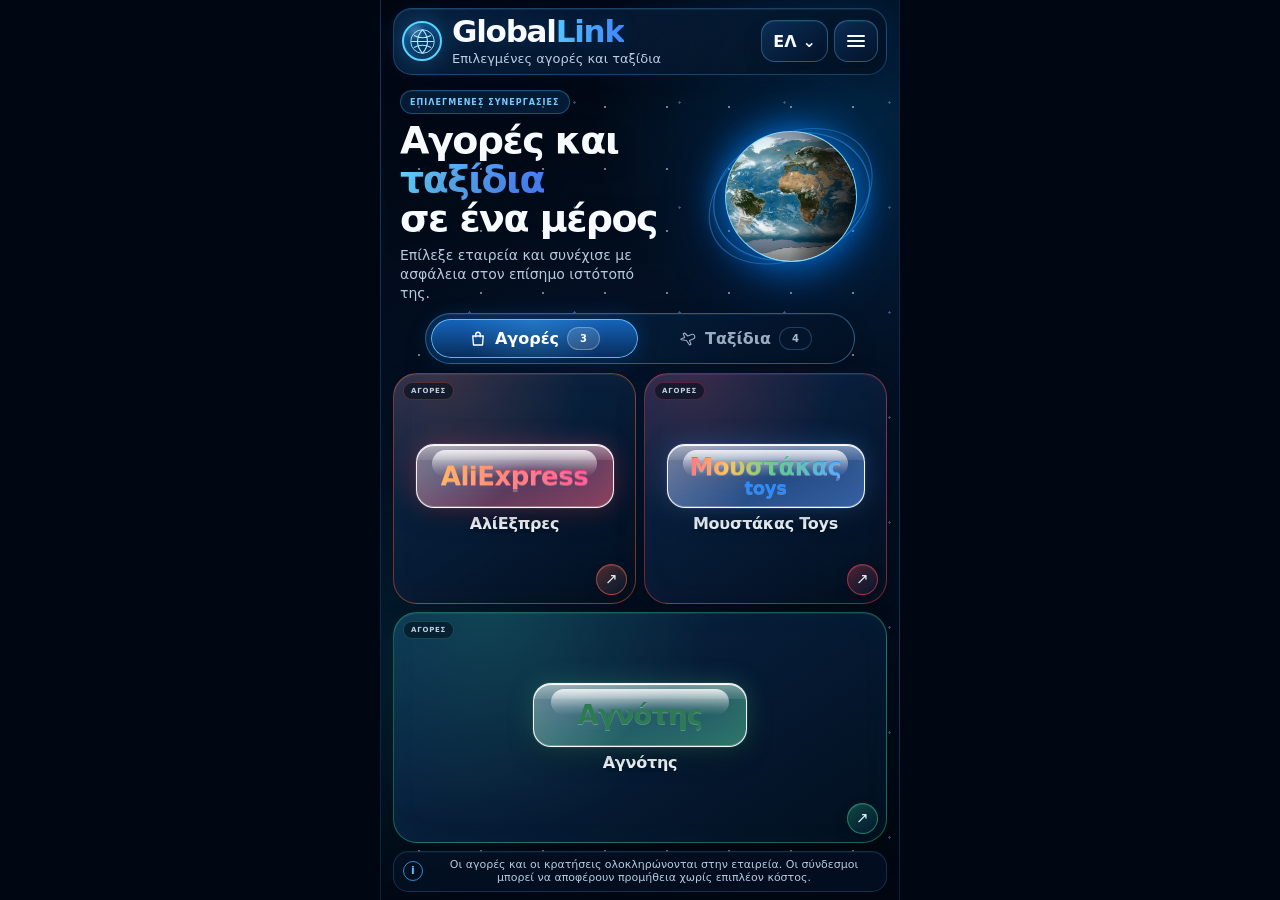
==== index.html @ 309da59c "Καθαρά λογότυπα μέσα στον κώδικα" ====
<!DOCTYPE html>

<!-- GlobalLink one-screen v8 premium | 7 Linkwise partnerships -->
<html lang="el">
<head>
<meta charset="utf-8"/>
<meta content="width=device-width, initial-scale=1, viewport-fit=cover" name="viewport"/>
<meta content="#020b18" name="theme-color"/>
<meta content="11" name="globallink-version"/>
<meta content="GlobalLink — αγορές και ταξίδια σε ένα μέρος." name="description"/>
<title>GlobalLink</title>
<meta name="globallink-build" content="11-clean-inline-logos">
<link href="https://upload.wikimedia.org" rel="preconnect"/>
<link href="https://en.aegeanair.com" rel="preconnect"/>
<link href="https://www.olympicair.com" rel="preconnect"/>
<link href="https://www.kimolistes.com" rel="preconnect"/>
<style>
    :root {
      color-scheme: dark;
      --bg: #020813;
      --panel: rgba(7, 24, 47, 0.76);
      --panel-strong: rgba(8, 31, 61, 0.95);
      --line: rgba(89, 170, 255, 0.34);
      --text: #f7fbff;
      --muted: #aabbd0;
      --blue: #39a4ff;
      --blue-2: #0f6cff;
      --radius: 22px;
    }

    * {
      box-sizing: border-box;
      -webkit-tap-highlight-color: transparent;
    }

    html,
    body {
      width: 100%;
      height: 100%;
      margin: 0;
      overflow: hidden;
      background: var(--bg);
      font-family: system-ui, -apple-system, BlinkMacSystemFont, "Segoe UI", sans-serif;
    }

    body {
      min-height: 100svh;
      color: var(--text);
    }

    button,
    a {
      font: inherit;
    }

    button {
      color: inherit;
    }

    .app {
      position: relative;
      width: 100%;
      height: 100svh;
      min-height: 100svh;
      overflow: hidden;
      display: grid;
      grid-template-rows: auto minmax(0, 1fr) auto;
      background:
        radial-gradient(circle at 50% 32%, rgba(0, 117, 255, 0.16), transparent 31%),
        radial-gradient(circle at 15% 75%, rgba(0, 212, 255, 0.08), transparent 24%),
        linear-gradient(180deg, #020813 0%, #031020 45%, #020914 100%);
      isolation: isolate;
      padding:
        max(8px, env(safe-area-inset-top))
        12px
        max(8px, env(safe-area-inset-bottom));
    }

    .app::before {
      content: "";
      position: absolute;
      inset: 0;
      z-index: -2;
      opacity: 0.44;
      background-image:
        radial-gradient(circle, rgba(255,255,255,.85) 0 1px, transparent 1.3px),
        radial-gradient(circle, rgba(93,176,255,.8) 0 1px, transparent 1.25px);
      background-size: 72px 72px, 118px 118px;
      background-position: 7px 14px, 36px 50px;
    }

    .app::after {
      content: "";
      position: absolute;
      inset: 0;
      z-index: -1;
      pointer-events: none;
      background: linear-gradient(180deg, rgba(0,0,0,.08), rgba(0,0,0,.18));
    }

    .topbar {
      min-height: 52px;
      display: flex;
      align-items: center;
      justify-content: space-between;
      gap: 12px;
      padding: 0 4px 8px;
      border-bottom: 1px solid rgba(89,170,255,.18);
    }

    .brand {
      min-width: 0;
      display: flex;
      align-items: center;
      gap: 10px;
    }

    .brand-mark {
      width: 40px;
      height: 40px;
      flex: 0 0 40px;
      border: 2px solid #28c8ff;
      border-radius: 50%;
      display: grid;
      place-items: center;
      box-shadow: 0 0 24px rgba(32, 184, 255, .28);
    }

    .brand-mark svg {
      width: 29px;
      height: 29px;
    }

    .brand-name {
      margin: 0;
      font-size: clamp(22px, 6vw, 31px);
      line-height: 1;
      font-weight: 750;
      letter-spacing: -0.04em;
      white-space: nowrap;
    }

    .brand-name span {
      color: #39a4ff;
    }

    .tagline {
      margin: 4px 0 0;
      color: var(--muted);
      font-size: clamp(10px, 2.9vw, 13px);
      line-height: 1.2;
      white-space: nowrap;
    }

    .top-actions {
      display: flex;
      align-items: center;
      gap: 6px;
    }

    .icon-button,
    .lang-button {
      min-height: 42px;
      border: 1px solid rgba(89,170,255,.25);
      border-radius: 14px;
      background: rgba(4,17,34,.7);
      cursor: pointer;
    }

    .lang-button {
      padding: 0 11px;
      display: inline-flex;
      align-items: center;
      gap: 6px;
      font-weight: 700;
    }

    .icon-button {
      width: 44px;
      display: grid;
      place-items: center;
    }

    .main {
      min-height: 0;
      display: grid;
      grid-template-rows: auto auto minmax(0, 1fr);
      gap: 8px;
      padding: 8px 0 7px;
    }

    .hero {
      min-height: 0;
      display: grid;
      grid-template-columns: minmax(0, 1fr) clamp(115px, 36vw, 178px);
      align-items: center;
      gap: 8px;
      padding: 2px 4px 0;
    }

    .hero-copy h1 {
      margin: 0;
      max-width: 13ch;
      font-size: clamp(25px, 7.1vw, 38px);
      line-height: 1.03;
      letter-spacing: -0.04em;
    }

    .hero-copy h1 span {
      color: #56a9ff;
    }

    .hero-copy p {
      margin: 8px 0 0;
      max-width: 29ch;
      color: var(--muted);
      font-size: clamp(11px, 3vw, 14px);
      line-height: 1.35;
    }

    .globe-shell {
      position: relative;
      width: clamp(115px, 36vw, 178px);
      aspect-ratio: 1;
      display: grid;
      place-items: center;
    }

    .orbit,
    .orbit::before {
      position: absolute;
      inset: 15%;
      border: 1px solid rgba(66, 171, 255, .48);
      border-radius: 50%;
      content: "";
      transform: rotate(-18deg) scaleX(1.28);
    }

    .orbit::before {
      inset: -7%;
      transform: rotate(61deg) scaleX(.85);
      opacity: .8;
    }

    .globe {
      position: relative;
      width: 74%;
      aspect-ratio: 1;
      overflow: hidden;
      border-radius: 50%;
      border: 1px solid rgba(102, 198, 255, .85);
      background:
        linear-gradient(120deg, rgba(255,255,255,.24), transparent 27%),
        url("assets/earth-map.jpg") center / 205% 100% repeat-x,
        radial-gradient(circle at 35% 30%, #1da8ff, #07579e 42%, #012743 70%, #001322);
      box-shadow:
        inset -18px -12px 28px rgba(0,0,0,.55),
        inset 10px 8px 20px rgba(132, 222, 255, .18),
        0 0 34px rgba(0,133,255,.55);
      animation: rotateEarth 24s linear infinite;
    }

    .globe::after {
      content: "";
      position: absolute;
      inset: 0;
      border-radius: inherit;
      background:
        radial-gradient(circle at 30% 25%, rgba(255,255,255,.28), transparent 18%),
        linear-gradient(95deg, transparent 53%, rgba(0,0,0,.48) 79%, rgba(0,0,0,.72));
      pointer-events: none;
    }

    @keyframes rotateEarth {
      from { background-position: 0 center, 0 center, center; }
      to   { background-position: 0 center, -205% center, center; }
    }

    @media (prefers-reduced-motion: reduce) {
      .globe { animation: none; }
    }

    .tabs {
      display: grid;
      grid-template-columns: 1fr 1fr;
      gap: 4px;
      width: min(100%, 430px);
      margin: 0 auto;
      padding: 4px;
      border: 1px solid var(--line);
      border-radius: 999px;
      background: rgba(3, 18, 37, .82);
    }

    .tab {
      min-height: 39px;
      border: 0;
      border-radius: 999px;
      background: transparent;
      color: #8999ae;
      cursor: pointer;
      font-weight: 750;
      display: flex;
      align-items: center;
      justify-content: center;
      gap: 8px;
    }

    .tab.active {
      color: #fff;
      background: linear-gradient(180deg, rgba(23,100,186,.72), rgba(7,42,84,.92));
      box-shadow:
        inset 0 0 0 1px rgba(75,183,255,.8),
        0 0 20px rgba(0,130,255,.2);
    }

    .panels {
      min-height: 0;
      position: relative;
    }

    .panel {
      display: none;
      height: 100%;
      min-height: 0;
      grid-template-columns: repeat(2, minmax(0, 1fr));
      grid-template-rows: repeat(2, minmax(0, 1fr));
      gap: 8px;
    }

    .panel.active {
      display: grid;
    }

    .partner {
      min-width: 0;
      min-height: 0;
      position: relative;
      border: 1px solid rgba(96, 180, 255, .34);
      border-radius: var(--radius);
      color: #fff;
      text-decoration: none;
      background:
        radial-gradient(circle at 50% 0%, rgba(31, 122, 220, .13), transparent 55%),
        linear-gradient(145deg, rgba(10,39,74,.88), rgba(2,15,31,.96));
      display: grid;
      align-content: center;
      justify-items: center;
      gap: 6px;
      padding: 10px 8px;
      overflow: hidden;
      box-shadow:
        inset 0 1px 0 rgba(255,255,255,.045),
        0 10px 24px rgba(0,0,0,.13);
      transition: transform .16s ease, border-color .16s ease, box-shadow .16s ease;
    }

    .partner::after {
      content: "↗";
      width: 25px;
      height: 25px;
      display: grid;
      place-items: center;
      border: 1px solid rgba(74, 180, 255, .48);
      border-radius: 50%;
      background: rgba(11, 74, 135, .34);
      font-size: 15px;
      line-height: 1;
      color: #62c0ff;
    }

    .partner:hover {
      border-color: rgba(94, 194, 255, .72);
      box-shadow:
        inset 0 1px 0 rgba(255,255,255,.06),
        0 12px 30px rgba(0, 102, 204, .17);
    }

    .partner:active {
      transform: scale(.982);
    }

    .partner.wide {
      grid-column: 1 / -1;
    }

    .panel.shopping .partner {
      grid-row: auto;
    }

    .panel.shopping .partner:nth-child(3) {
      grid-column: 1 / -1;
    }

    .logo-plate {
      width: min(90%, 190px);
      height: clamp(44px, 6.6vh, 58px);
      display: grid;
      place-items: center;
      padding: 7px 12px;
      overflow: hidden;
      border: 1px solid rgba(255,255,255,.62);
      border-radius: 14px;
      background: rgba(255,255,255,.96);
      box-shadow:
        0 8px 22px rgba(0,0,0,.22),
        inset 0 1px 0 rgba(255,255,255,.9);
    }

    .logo-plate.mascot {
      width: clamp(48px, 7.4vh, 62px);
      height: clamp(48px, 7.4vh, 62px);
      padding: 0;
      border-radius: 50%;
      background: #fff;
    }

    .partner-logo {
      display: block;
      width: 100%;
      height: 100%;
      object-fit: contain;
    }

    .logo-plate.mascot .partner-logo {
      object-fit: cover;
    }

    .logo-fallback {
      max-width: 100%;
      overflow: hidden;
      text-align: center;
      text-overflow: ellipsis;
      color: #102c55;
      font-size: clamp(17px, 4.8vw, 25px);
      line-height: 1;
      font-weight: 850;
      letter-spacing: -0.035em;
      white-space: nowrap;
    }

    .brand-label {
      max-width: 100%;
      overflow: hidden;
      text-overflow: ellipsis;
      font-size: clamp(12px, 3.45vw, 16px);
      font-weight: 720;
      white-space: nowrap;
    }

    .footnote {
      min-height: 36px;
      border-top: 1px solid rgba(89,170,255,.16);
      display: flex;
      align-items: center;
      justify-content: center;
      gap: 8px;
      padding: 7px 8px 0;
      color: var(--muted);
      text-align: center;
      font-size: clamp(9px, 2.5vw, 11px);
      line-height: 1.25;
    }

    .footnote span {
      flex: 0 0 20px;
      width: 20px;
      height: 20px;
      border: 1px solid rgba(67,176,255,.75);
      border-radius: 50%;
      display: grid;
      place-items: center;
      color: #61bdff;
      font-weight: 800;
    }

    .overlay {
      position: absolute;
      inset: 0;
      z-index: 20;
      display: none;
      place-items: center;
      padding: 18px;
      background: rgba(0, 5, 12, .76);
      backdrop-filter: blur(10px);
    }

    .overlay.open {
      display: grid;
    }

    .modal {
      width: min(100%, 430px);
      border: 1px solid var(--line);
      border-radius: 24px;
      background: var(--panel-strong);
      padding: 18px;
      box-shadow: 0 26px 80px rgba(0,0,0,.45);
    }

    .modal h2 {
      margin: 0 0 8px;
      font-size: 22px;
    }

    .modal p {
      margin: 0;
      color: var(--muted);
      line-height: 1.5;
    }

    .close-button {
      width: 100%;
      min-height: 44px;
      margin-top: 16px;
      border: 1px solid rgba(86,179,255,.6);
      border-radius: 14px;
      background: rgba(22,93,165,.42);
      color: #fff;
      font-weight: 750;
      cursor: pointer;
    }

    @media (max-height: 720px) {
      .app {
        padding-top: max(5px, env(safe-area-inset-top));
        padding-bottom: max(5px, env(safe-area-inset-bottom));
      }

      .topbar {
        min-height: 46px;
        padding-bottom: 5px;
      }

      .brand-mark {
        width: 34px;
        height: 34px;
        flex-basis: 34px;
      }

      .brand-mark svg {
        width: 24px;
        height: 24px;
      }

      .tagline {
        display: none;
      }

      .main {
        gap: 5px;
        padding: 5px 0;
      }

      .hero {
        grid-template-columns: minmax(0, 1fr) clamp(94px, 28vw, 125px);
      }

      .hero-copy h1 {
        font-size: clamp(22px, 6.5vw, 30px);
      }

      .hero-copy p {
        margin-top: 5px;
        font-size: 10px;
      }

      .tabs {
        padding: 3px;
      }

      .tab {
        min-height: 34px;
      }

      .panel {
        gap: 6px;
      }

      .partner {
        border-radius: 17px;
        gap: 3px;
        padding: 7px 6px;
      }

      .partner::after {
        font-size: 17px;
      }

      .logo-plate {
        height: 38px;
        padding: 5px 9px;
        border-radius: 11px;
      }

      .logo-plate.mascot {
        width: 42px;
        height: 42px;
        padding: 0;
      }

      .logo-fallback {
        font-size: 17px;
      }

      .brand-label {
        font-size: 11px;
      }

      .footnote {
        min-height: 28px;
        padding-top: 5px;
        font-size: 8px;
      }
    }

    @media (max-height: 600px) {
      .hero-copy p {
        display: none;
      }

      .hero {
        grid-template-columns: minmax(0, 1fr) 86px;
      }

      .globe-shell {
        width: 86px;
      }

      .footnote {
        white-space: nowrap;
        overflow: hidden;
        text-overflow: ellipsis;
      }
    }

    @media (min-width: 700px) {
      .app {
        max-width: 520px;
        margin: 0 auto;
        border-inline: 1px solid rgba(89,170,255,.16);
      }
    }
  
    .logo-plate .partner-logo {
      width: auto;
      max-width: 88%;
      height: auto;
      max-height: 76%;
      object-fit: contain;
      object-position: center;
    }

    .logo-plate.mascot .partner-logo {
      width: 100%;
      max-width: none;
      height: 100%;
      max-height: none;
      object-fit: contain;
    }

    .logo-plate.agnotis-plate .partner-logo {
      max-width: 91%;
      max-height: 82%;
    }

    .logo-plate.kiwi-plate .partner-logo {
      max-width: 86%;
      max-height: 72%;
    }

  
    /* v7: fixed partner logo sizing */
    .logo-plate.agnotis-plate,
    .logo-plate.kiwi-plate {
      width: min(90%, 210px);
      height: clamp(48px, 7vh, 62px);
      padding: 0;
      background: #fff;
      overflow: hidden;
    }

    .logo-plate.agnotis-plate .partner-logo,
    .logo-plate.kiwi-plate .partner-logo {
      display: block;
      width: 100%;
      height: 100%;
      max-width: 100%;
      max-height: 100%;
      object-fit: contain;
      object-position: center;
    }

    @media (max-height: 720px) {
      .logo-plate.agnotis-plate,
      .logo-plate.kiwi-plate {
        height: 42px;
      }
    }


  /* GLOBALINK PREMIUM V8 */

  :root {
    --bg: #010712;
    --panel: rgba(7, 25, 51, 0.78);
    --panel-strong: rgba(5, 24, 49, 0.97);
    --line: rgba(89, 184, 255, 0.42);
    --muted: #b7c9df;
    --radius: 24px;
  }

  .app {
    background:
      radial-gradient(circle at 88% 13%, rgba(0, 153, 255, .22), transparent 27%),
      radial-gradient(circle at 9% 76%, rgba(0, 225, 255, .11), transparent 25%),
      radial-gradient(circle at 48% 48%, rgba(10, 71, 145, .12), transparent 42%),
      linear-gradient(165deg, #010611 0%, #031329 48%, #010713 100%);
  }

  .app::before {
    opacity: .62;
    background-size: 62px 62px, 105px 105px;
    animation: premiumStars 38s linear infinite;
  }

  @keyframes premiumStars {
    from {
      background-position: 7px 14px, 36px 50px;
    }

    to {
      background-position: 69px 76px, -69px 155px;
    }
  }

  .topbar {
    min-height: 58px;
    margin-bottom: 2px;
    padding: 7px 8px;
    border: 1px solid rgba(84, 180, 255, .28);
    border-radius: 19px;
    background:
      linear-gradient(145deg, rgba(11, 42, 80, .72), rgba(2, 15, 31, .72));
    box-shadow:
      inset 0 1px 0 rgba(255, 255, 255, .07),
      0 13px 32px rgba(0, 0, 0, .22),
      0 0 28px rgba(0, 119, 255, .08);
    backdrop-filter: blur(16px);
  }

  .brand-mark {
    border-color: #56d5ff;
    background:
      radial-gradient(circle at 32% 24%, rgba(255,255,255,.25), transparent 27%),
      linear-gradient(145deg, rgba(15, 140, 238, .5), rgba(3, 35, 73, .65));
    color: #a8eaff;
    box-shadow:
      inset 0 0 14px rgba(92, 213, 255, .18),
      0 0 25px rgba(38, 183, 255, .32);
  }

  .brand-name {
    text-shadow: 0 0 21px rgba(68, 177, 255, .16);
  }

  .brand-name span {
    background: linear-gradient(90deg, #55c5ff, #4285ff);
    -webkit-background-clip: text;
    background-clip: text;
    color: transparent;
  }

  .tagline {
    color: #b9cde3;
  }

  .icon-button,
  .lang-button {
    border-color: rgba(93, 193, 255, .35);
    background:
      linear-gradient(145deg, rgba(15, 55, 100, .72), rgba(3, 20, 42, .88));
    box-shadow:
      inset 0 1px 0 rgba(255,255,255,.07),
      0 8px 19px rgba(0,0,0,.16);
    backdrop-filter: blur(10px);
  }

  .icon-button:active,
  .lang-button:active {
    transform: scale(.96);
  }

  .main {
    gap: 9px;
  }

  .hero {
    position: relative;
    padding: 5px 7px 1px;
  }

  .hero-copy::before {
    content: "ΕΠΙΛΕΓΜΕΝΕΣ ΣΥΝΕΡΓΑΣΙΕΣ";
    display: inline-flex;
    align-items: center;
    min-height: 22px;
    margin-bottom: 7px;
    padding: 0 9px;
    border: 1px solid rgba(81, 189, 255, .32);
    border-radius: 999px;
    background: rgba(7, 48, 88, .48);
    color: #75cbff;
    font-size: 8px;
    font-weight: 850;
    letter-spacing: .13em;
    box-shadow: inset 0 1px 0 rgba(255,255,255,.05);
  }

  .hero-copy h1 {
    text-shadow: 0 7px 25px rgba(0, 0, 0, .28);
  }

  .hero-copy h1 span {
    background: linear-gradient(90deg, #66d4ff, #4a81ff);
    -webkit-background-clip: text;
    background-clip: text;
    color: transparent;
  }

  .hero-copy p {
    color: #b6c8dd;
  }

  .globe-shell {
    filter: drop-shadow(0 12px 24px rgba(0, 111, 255, .28));
  }

  .globe-shell::before {
    content: "";
    position: absolute;
    inset: 12%;
    border-radius: 50%;
    background: rgba(0, 151, 255, .18);
    filter: blur(18px);
  }

  .orbit {
    box-shadow: 0 0 15px rgba(59, 180, 255, .13);
  }

  .globe {
    border: 1px solid rgba(119, 220, 255, .95);
    animation-duration: 19s;
    box-shadow:
      inset -18px -12px 28px rgba(0,0,0,.55),
      inset 10px 8px 20px rgba(132,222,255,.21),
      0 0 38px rgba(0,133,255,.62);
  }

  .tabs {
    padding: 5px;
    border-color: rgba(93, 188, 255, .42);
    background:
      linear-gradient(145deg, rgba(8, 39, 76, .85), rgba(2, 16, 34, .92));
    box-shadow:
      inset 0 1px 0 rgba(255,255,255,.06),
      0 10px 25px rgba(0,0,0,.16);
    backdrop-filter: blur(13px);
  }

  .tab {
    position: relative;
    color: #9aacc2;
    transition:
      color .2s ease,
      background .2s ease,
      transform .16s ease;
  }

  .tab::after {
    min-width: 21px;
    height: 21px;
    padding: 0 5px;
    border: 1px solid rgba(106, 195, 255, .25);
    border-radius: 999px;
    display: grid;
    place-items: center;
    background: rgba(3, 24, 49, .55);
    color: #a9bad0;
    font-size: 10px;
    font-weight: 800;
  }

  #shoppingTab::after {
    content: "3";
  }

  #travelTab::after {
    content: "4";
  }

  .tab.active {
    background:
      radial-gradient(circle at 50% 0%, rgba(82, 192, 255, .22), transparent 65%),
      linear-gradient(180deg, rgba(25, 111, 207, .88), rgba(7, 45, 91, .96));
    box-shadow:
      inset 0 0 0 1px rgba(100, 206, 255, .88),
      0 0 22px rgba(0, 136, 255, .24);
  }

  .tab.active::after {
    border-color: rgba(255,255,255,.28);
    background: rgba(255,255,255,.13);
    color: #fff;
  }

  .tab:active {
    transform: scale(.98);
  }

  .panel.active .partner {
    animation: partnerEntrance .38s ease both;
  }

  .panel.active .partner:nth-child(2) {
    animation-delay: .04s;
  }

  .panel.active .partner:nth-child(3) {
    animation-delay: .08s;
  }

  .panel.active .partner:nth-child(4) {
    animation-delay: .12s;
  }

  @keyframes partnerEntrance {
    from {
      opacity: 0;
      transform: translateY(9px) scale(.975);
    }

    to {
      opacity: 1;
      transform: translateY(0) scale(1);
    }
  }

  .partner {
    --accent-rgb: 58, 171, 255;
    border-color: rgba(var(--accent-rgb), .44);
    background:
      radial-gradient(circle at 20% 0%, rgba(var(--accent-rgb), .19), transparent 48%),
      linear-gradient(145deg, rgba(11, 43, 81, .92), rgba(2, 15, 31, .98));
    box-shadow:
      inset 0 1px 0 rgba(255,255,255,.07),
      inset 0 0 30px rgba(var(--accent-rgb), .035),
      0 13px 30px rgba(0,0,0,.19);
    backdrop-filter: blur(15px);
    isolation: isolate;
  }

  .shopping .partner:nth-child(1) {
    --accent-rgb: 255, 103, 65;
  }

  .shopping .partner:nth-child(2) {
    --accent-rgb: 255, 68, 83;
  }

  .shopping .partner:nth-child(3) {
    --accent-rgb: 49, 194, 140;
  }

  .travel .partner:nth-child(1) {
    --accent-rgb: 46, 151, 255;
  }

  .travel .partner:nth-child(2) {
    --accent-rgb: 40, 185, 255;
  }

  .travel .partner:nth-child(3) {
    --accent-rgb: 233, 73, 73;
  }

  .travel .partner:nth-child(4) {
    --accent-rgb: 94, 200, 84;
  }

  .partner::before {
    content: "ΑΓΟΡΕΣ";
    position: absolute;
    top: 8px;
    left: 9px;
    z-index: 2;
    padding: 4px 7px;
    border: 1px solid rgba(var(--accent-rgb), .27);
    border-radius: 999px;
    background: rgba(2, 14, 29, .58);
    color: rgba(225, 242, 255, .84);
    font-size: 7px;
    font-weight: 850;
    letter-spacing: .11em;
    pointer-events: none;
  }

  .travel .partner::before {
    content: "ΤΑΞΙΔΙ";
  }

  .partner::after {
    content: "↗";
    position: absolute;
    right: 8px;
    bottom: 8px;
    z-index: 2;
    width: 29px;
    height: 29px;
    border-color: rgba(var(--accent-rgb), .55);
    background:
      linear-gradient(145deg, rgba(var(--accent-rgb), .3), rgba(3, 27, 53, .78));
    color: #dff5ff;
    box-shadow:
      inset 0 1px 0 rgba(255,255,255,.11),
      0 5px 14px rgba(0,0,0,.16);
    pointer-events: none;
  }

  .partner:hover {
    border-color: rgba(var(--accent-rgb), .84);
    transform: translateY(-2px);
    box-shadow:
      inset 0 1px 0 rgba(255,255,255,.09),
      inset 0 0 34px rgba(var(--accent-rgb), .055),
      0 17px 38px rgba(0, 87, 175, .22);
  }

  .partner:active {
    transform: scale(.975);
  }

  .logo-plate {
    width: min(88%, 202px);
    height: clamp(48px, 7vh, 64px);
    border-color: rgba(255,255,255,.88);
    border-radius: 16px;
    background:
      radial-gradient(circle at 30% 10%, #fff, #f5f8fc 76%);
    box-shadow:
      inset 0 1px 0 rgba(255,255,255,1),
      0 10px 25px rgba(0,0,0,.25);
    transition:
      transform .18s ease,
      box-shadow .18s ease;
  }

  .partner:hover .logo-plate {
    transform: translateY(-2px) scale(1.018);
    box-shadow:
      inset 0 1px 0 #fff,
      0 14px 29px rgba(0,0,0,.29);
  }

  .logo-plate.mascot {
    box-shadow:
      0 0 0 4px rgba(255,255,255,.07),
      0 10px 25px rgba(0,0,0,.25);
  }

  .brand-label {
    color: #f7fbff;
    font-weight: 820;
    letter-spacing: -.015em;
    text-shadow: 0 3px 11px rgba(0,0,0,.32);
  }

  .footnote {
    min-height: 39px;
    margin-top: 1px;
    padding: 6px 9px;
    border: 1px solid rgba(89, 177, 255, .2);
    border-radius: 15px;
    background: rgba(4, 22, 44, .58);
    box-shadow: inset 0 1px 0 rgba(255,255,255,.035);
    backdrop-filter: blur(11px);
  }

  .modal {
    border-color: rgba(100, 195, 255, .46);
    background:
      radial-gradient(circle at 50% 0%, rgba(30, 123, 221, .18), transparent 48%),
      linear-gradient(155deg, rgba(8, 39, 75, .98), rgba(2, 16, 34, .99));
    box-shadow:
      inset 0 1px 0 rgba(255,255,255,.07),
      0 30px 90px rgba(0,0,0,.58);
  }

  .close-button {
    background:
      linear-gradient(180deg, rgba(31, 126, 218, .67), rgba(10, 61, 119, .8));
    box-shadow: inset 0 1px 0 rgba(255,255,255,.08);
  }

  @media (max-height: 720px) {
    .topbar {
      min-height: 48px;
      padding: 4px 6px;
      border-radius: 16px;
    }

    .hero-copy::before {
      display: none;
    }

    .partner::before {
      top: 5px;
      left: 6px;
      padding: 3px 5px;
      font-size: 6px;
    }

    .partner::after {
      right: 6px;
      bottom: 6px;
      width: 24px;
      height: 24px;
      font-size: 13px;
    }

    .logo-plate {
      height: 42px;
    }

    .footnote {
      min-height: 30px;
      padding: 4px 6px;
    }
  }

  @media (max-height: 600px) {
    .partner::before {
      display: none;
    }

    .partner::after {
      width: 22px;
      height: 22px;
    }
  }

  @media (prefers-reduced-motion: reduce) {
    .app::before,
    .panel.active .partner {
      animation: none;
    }
  }


/* GLASS LOGOS V11 START */

.partner .logo-plate {
  --logo-glass-rgb: 80, 170, 255;
  position: relative;
  isolation: isolate;
  width: min(88%, 214px);
  height: clamp(50px, 7.2vh, 64px);
  display: grid;
  place-items: center;
  padding: 7px 14px;
  overflow: hidden;
  border: 1px solid rgba(255,255,255,.92);
  border-radius: 18px;
  background:
    linear-gradient(
      180deg,
      rgba(255,255,255,.46) 0%,
      rgba(255,255,255,.17) 24%,
      rgba(255,255,255,.08) 25%,
      rgba(255,255,255,.05) 100%
    ),
    linear-gradient(
      135deg,
      rgba(255,255,255,.36) 0%,
      rgba(var(--logo-glass-rgb), .26) 52%,
      rgba(var(--logo-glass-rgb), .44) 100%
    );
  box-shadow:
    inset 0 1px 0 rgba(255,255,255,1),
    inset 0 -1px 0 rgba(255,255,255,.26),
    inset 0 -16px 28px rgba(var(--logo-glass-rgb), .16),
    0 0 0 1px rgba(255,255,255,.06),
    0 0 24px rgba(var(--logo-glass-rgb), .28),
    0 10px 24px rgba(0,0,0,.28);
  backdrop-filter: blur(14px) saturate(160%);
  -webkit-backdrop-filter: blur(14px) saturate(160%);
}

.partner .logo-plate::before {
  content: "";
  position: absolute;
  left: 8%;
  right: 8%;
  top: 5px;
  height: 43%;
  border-radius: 999px;
  background: linear-gradient(180deg, rgba(255,255,255,.82), rgba(255,255,255,.16) 72%, transparent);
  pointer-events: none;
}

.logo-wordmark {
  position: relative;
  z-index: 2;
  display: inline-flex;
  align-items: center;
  justify-content: center;
  gap: 4px;
  max-width: 100%;
  white-space: nowrap;
  text-align: center;
  font-weight: 900;
  letter-spacing: -.02em;
  text-shadow: 0 1px 0 rgba(255,255,255,.25);
  line-height: 1;
}

.logo-wordmark.aliexpress {
  font-size: clamp(18px, 4.2vw, 26px);
  background: linear-gradient(90deg, #ff9b37 0%, #ff5f59 45%, #ff2f7a 100%);
  -webkit-background-clip: text;
  background-clip: text;
  color: transparent;
}

.logo-wordmark.moustakas {
  flex-direction: column;
  gap: 1px;
  line-height: .95;
}

.logo-wordmark.moustakas .name {
  font-size: clamp(16px, 3.9vw, 24px);
  font-weight: 900;
  background: linear-gradient(90deg, #ff4c58 0%, #ffb327 25%, #2dbf66 55%, #2b8cff 100%);
  -webkit-background-clip: text;
  background-clip: text;
  color: transparent;
}

.logo-wordmark.moustakas .sub {
  font-size: clamp(12px, 3vw, 18px);
  font-weight: 850;
  color: #2b8cff;
}

.logo-wordmark.agnotis {
  font-size: clamp(18px, 4vw, 27px);
  color: #2d7b53;
}

.logo-wordmark.aegean {
  font-size: clamp(18px, 4vw, 27px);
  color: #2b4ea2;
  letter-spacing: .04em;
}

.logo-wordmark.olympic {
  font-size: clamp(15px, 3.4vw, 23px);
  color: #2a4d9c;
  font-style: italic;
  letter-spacing: .03em;
}

.logo-wordmark.croatia {
  font-size: clamp(13px, 3vw, 20px);
  color: #b03663;
  letter-spacing: .03em;
}

.logo-wordmark.kiwi {
  font-size: clamp(18px, 4vw, 26px);
  color: #1f3d46;
  letter-spacing: .02em;
}

.shopping .partner:nth-child(1) .logo-plate { --logo-glass-rgb: 255, 89, 121; }
.shopping .partner:nth-child(2) .logo-plate { --logo-glass-rgb: 82, 150, 255; }
.shopping .partner:nth-child(3) .logo-plate { --logo-glass-rgb: 67, 192, 140; }

.travel .partner:nth-child(1) .logo-plate { --logo-glass-rgb: 49, 116, 255; }
.travel .partner:nth-child(2) .logo-plate { --logo-glass-rgb: 52, 184, 255; }
.travel .partner:nth-child(3) .logo-plate { --logo-glass-rgb: 230, 76, 108; }
.travel .partner:nth-child(4) .logo-plate { --logo-glass-rgb: 43, 190, 170; }

.partner:hover .logo-plate {
  transform: translateY(-2px) scale(1.02);
  box-shadow:
    inset 0 1px 0 rgba(255,255,255,1),
    inset 0 -1px 0 rgba(255,255,255,.3),
    inset 0 -16px 28px rgba(var(--logo-glass-rgb), .18),
    0 0 0 1px rgba(255,255,255,.08),
    0 0 28px rgba(var(--logo-glass-rgb), .34),
    0 14px 28px rgba(0,0,0,.30);
}

@media (max-height: 720px) {
  .partner .logo-plate {
    height: 42px;
    padding: 5px 10px;
    border-radius: 14px;
  }
}

@media (max-height: 600px) {
  .partner .logo-plate {
    height: 36px;
    border-radius: 12px;
  }
}

/* GLASS LOGOS V11 END */

</style>
</head>
<body>
<div class="app" data-version="11">
<header class="topbar">
<div class="brand">
<div aria-hidden="true" class="brand-mark">
<svg fill="none" viewbox="0 0 32 32">
<circle cx="16" cy="16" r="13" stroke="currentColor"></circle>
<path d="M3.5 16h25M16 3c4 4.5 5.5 8.8 5.5 13S20 24.5 16 29M16 3c-4 4.5-5.5 8.8-5.5 13S12 24.5 16 29M6.5 9.5c3.2 1.6 6.4 2.4 9.5 2.4s6.3-.8 9.5-2.4M6.5 22.5c3.2-1.6 6.4-2.4 9.5-2.4s6.3.8 9.5 2.4" stroke="currentColor" stroke-width="1.25"></path>
</svg>
</div>
<div>
<p class="brand-name">Global<span>Link</span></p>
<p class="tagline">Επιλεγμένες αγορές και ταξίδια</p>
</div>
</div>
<div class="top-actions">
<button aria-label="Γλώσσα" class="lang-button" type="button">
          ΕΛ <span aria-hidden="true">⌄</span>
</button>
<button aria-label="Πληροφορίες" class="icon-button" id="menuButton" type="button">
<svg aria-hidden="true" fill="none" height="24" viewbox="0 0 24 24" width="24">
<path d="M4 7h16M4 12h16M4 17h16" stroke="currentColor" stroke-linecap="round" stroke-width="2"></path>
</svg>
</button>
</div>
</header>
<main class="main">
<section aria-labelledby="pageTitle" class="hero">
<div class="hero-copy">
<h1 id="pageTitle">Αγορές και <span>ταξίδια</span><br/>σε ένα μέρος</h1>
<p>Επίλεξε εταιρεία και συνέχισε με ασφάλεια στον επίσημο ιστότοπό της.</p>
</div>
<div aria-hidden="true" class="globe-shell">
<div class="orbit"></div>
<div class="globe"></div>
</div>
</section>
<div aria-label="Κατηγορίες συνεργασιών" class="tabs" role="tablist">
<button aria-controls="shoppingPanel" aria-selected="true" class="tab active" data-panel="shoppingPanel" id="shoppingTab" role="tab" type="button">
<svg aria-hidden="true" fill="none" height="18" viewbox="0 0 24 24" width="18">
<path d="M5 8h14l-1 12H6L5 8Z" stroke="currentColor" stroke-linejoin="round" stroke-width="1.8"></path>
<path d="M9 9V6a3 3 0 0 1 6 0v3" stroke="currentColor" stroke-linecap="round" stroke-width="1.8"></path>
</svg>
          Αγορές
        </button>
<button aria-controls="travelPanel" aria-selected="false" class="tab" data-panel="travelPanel" id="travelTab" role="tab" type="button">
<svg aria-hidden="true" fill="none" height="18" viewbox="0 0 24 24" width="18">
<path d="m3 13 7 1 4 6 2-1-2-5 5-2c1.7-.7 2.5-2.5 1.8-4.2-.7-1.7-2.5-2.5-4.2-1.8l-5 2-4-4-2 1 2 5-5 2 .2 1Z" stroke="currentColor" stroke-linejoin="round" stroke-width="1.5"></path>
</svg>
          Ταξίδια
        </button>
</div>
<div class="panels">
<section aria-labelledby="shoppingTab" class="panel shopping active" id="shoppingPanel" role="tabpanel">
<a class="partner" href="https://go.linkwi.se/z/11183-0/CD28424/?lnkurl=https%3A%2F%2Fmbest.aliexpress.com%2F%3Faff_fcid%3D6f5c24dc77ae4b37a8b14ec41a360672-1784476017202-05841-j6RrMzM%26aff_fsk%3Dj6RrMzM%26aff_platform%3Daaf%26sk%3Dj6RrMzM%26aff_trace_key%3D6f5c24dc77ae4b37a8b14ec41a360672-1784476017202-05841-j6RrMzM%26terminal_id%3D5a3158914b624c63ae53a1583c8df889%26afSmartRedirect%3Dy" rel="sponsored noopener noreferrer" target="_blank">
<div class="logo-plate"><div class="logo-wordmark aliexpress">AliExpress</div></div>
<div class="brand-label">ΑλίΕξπρες</div>
</a>
<a class="partner" href="https://go.linkwi.se/z/10784-0/CD28424/?lnkurl=https%3A%2F%2Fwww.moustakastoys.gr%2F" rel="sponsored noopener noreferrer" target="_blank">
<div class="logo-plate"><div class="logo-wordmark moustakas"><span class="name">Μουστάκας</span><span class="sub">toys</span></div></div>
<div class="brand-label">Μουστάκας Toys</div>
</a>
<a class="partner" href="https://go.linkwi.se/z/11562-0/CD28424/?lnkurl=https%3A%2F%2Fwww.agnotis.com%2F" rel="sponsored noopener noreferrer" target="_blank">
<div class="logo-plate"><div class="logo-wordmark agnotis">Αγνότης</div></div>
<div class="brand-label">Αγνότης</div>
</a>
</section>
<section aria-labelledby="travelTab" class="panel travel" hidden="" id="travelPanel" role="tabpanel">
<a class="partner" href="https://go.linkwi.se/z/73-0/CD28424/?lnkurl=https%3A%2F%2Fel.aegeanair.com%2F" rel="sponsored noopener noreferrer" target="_blank">
<div class="logo-plate"><div class="logo-wordmark aegean">AEGEAN</div></div>
<div class="brand-label">Aegean Airlines</div>
</a>
<a class="partner" href="https://go.linkwi.se/z/11129-0/CD28424/?lnkurl=https%3A%2F%2Fwww.olympicair.com%2F" rel="sponsored noopener noreferrer" target="_blank">
<div class="logo-plate"><div class="logo-wordmark olympic">OLYMPIC AIR</div></div>
<div class="brand-label">Ολύμπικ Έαρ</div>
</a>
<a class="partner" href="https://go.linkwi.se/z/11294-0/CD28424/?lnkurl=https%3A%2F%2Fwww.croatiaairlines.com%2F" rel="sponsored noopener noreferrer" target="_blank">
<div class="logo-plate"><div class="logo-wordmark croatia">CROATIA AIRLINES</div></div>
<div class="brand-label">Κροάτια Έρλαϊνς</div>
</a>
<a class="partner" href="https://go.linkwi.se/z/11376-0/CD28424/?lnkurl=https%3A%2F%2Fwww.kiwi.com%2Fel%2F%3Forigin%3D--%26destination%3D--%26outboundDate%3D2026-07-20_2026-08-19%26inboundDate%3Dno-return%26lang%3Del%26user_id%3D0f5dc79713778bac86722a9958112238%26deeplink_uuid%3De78e6da4-fd36-49cf-bbbd-09fcd240cf08%26session_identifier%3DYbBk9Zoa8kzQyPJPaEDvG9ds5%252Bazz9t8vsNCU5jE5sg%253D%26deeplinkId%3D28997540899" rel="sponsored noopener noreferrer" target="_blank">
<div class="logo-plate"><div class="logo-wordmark kiwi">KIWI.COM</div></div>
<div class="brand-label">Kiwi.com</div>
</a>
</section>
</div>
</main>
<footer class="footnote">
<span aria-hidden="true">i</span>
      Οι αγορές και οι κρατήσεις ολοκληρώνονται στην εταιρεία. Οι σύνδεσμοι μπορεί να αποφέρουν προμήθεια χωρίς επιπλέον κόστος.
    </footer>
<div aria-hidden="true" class="overlay" id="overlay">
<section aria-labelledby="infoTitle" aria-modal="true" class="modal" role="dialog">
<h2 id="infoTitle">Πληροφορίες</h2>
<p>
          Η GlobalLink συγκεντρώνει συνδέσμους προς εξωτερικές εταιρείες.
          Η αγορά ή η κράτηση ολοκληρώνεται στον ιστότοπο της κάθε εταιρείας.
          Ορισμένοι σύνδεσμοι είναι σύνδεσμοι συνεργασίας.
        </p>
<button class="close-button" id="closeButton" type="button">Κλείσιμο</button>
</section>
</div>
</div>
<script>
    (() => {
      const tabs = [...document.querySelectorAll(".tab")];
      const panels = [...document.querySelectorAll(".panel")];
      const overlay = document.getElementById("overlay");
      const menuButton = document.getElementById("menuButton");
      const closeButton = document.getElementById("closeButton");

      document.querySelectorAll(".partner-logo").forEach((image) => {
        const showFallback = () => {
          image.hidden = true;
          const fallback = image.nextElementSibling;
          if (fallback) fallback.hidden = false;
        };

        image.addEventListener("error", showFallback);

        if (image.complete && image.naturalWidth === 0) {
          showFallback();
        }
      });

      function activateTab(tab) {
        const targetId = tab.dataset.panel;

        tabs.forEach((item) => {
          const active = item === tab;
          item.classList.toggle("active", active);
          item.setAttribute("aria-selected", String(active));
        });

        panels.forEach((panel) => {
          const active = panel.id === targetId;
          panel.classList.toggle("active", active);
          panel.hidden = !active;
        });
      }

      tabs.forEach((tab) => {
        tab.addEventListener("click", () => activateTab(tab));
      });

      function openOverlay() {
        overlay.classList.add("open");
        overlay.setAttribute("aria-hidden", "false");
        closeButton.focus();
      }

      function closeOverlay() {
        overlay.classList.remove("open");
        overlay.setAttribute("aria-hidden", "true");
        menuButton.focus();
      }

      menuButton.addEventListener("click", openOverlay);
      closeButton.addEventListener("click", closeOverlay);

      overlay.addEventListener("click", (event) => {
        if (event.target === overlay) closeOverlay();
      });

      document.addEventListener("keydown", (event) => {
        if (event.key === "Escape" && overlay.classList.contains("open")) {
          closeOverlay();
        }
      });
    })();
  </script>
</body>
</html>
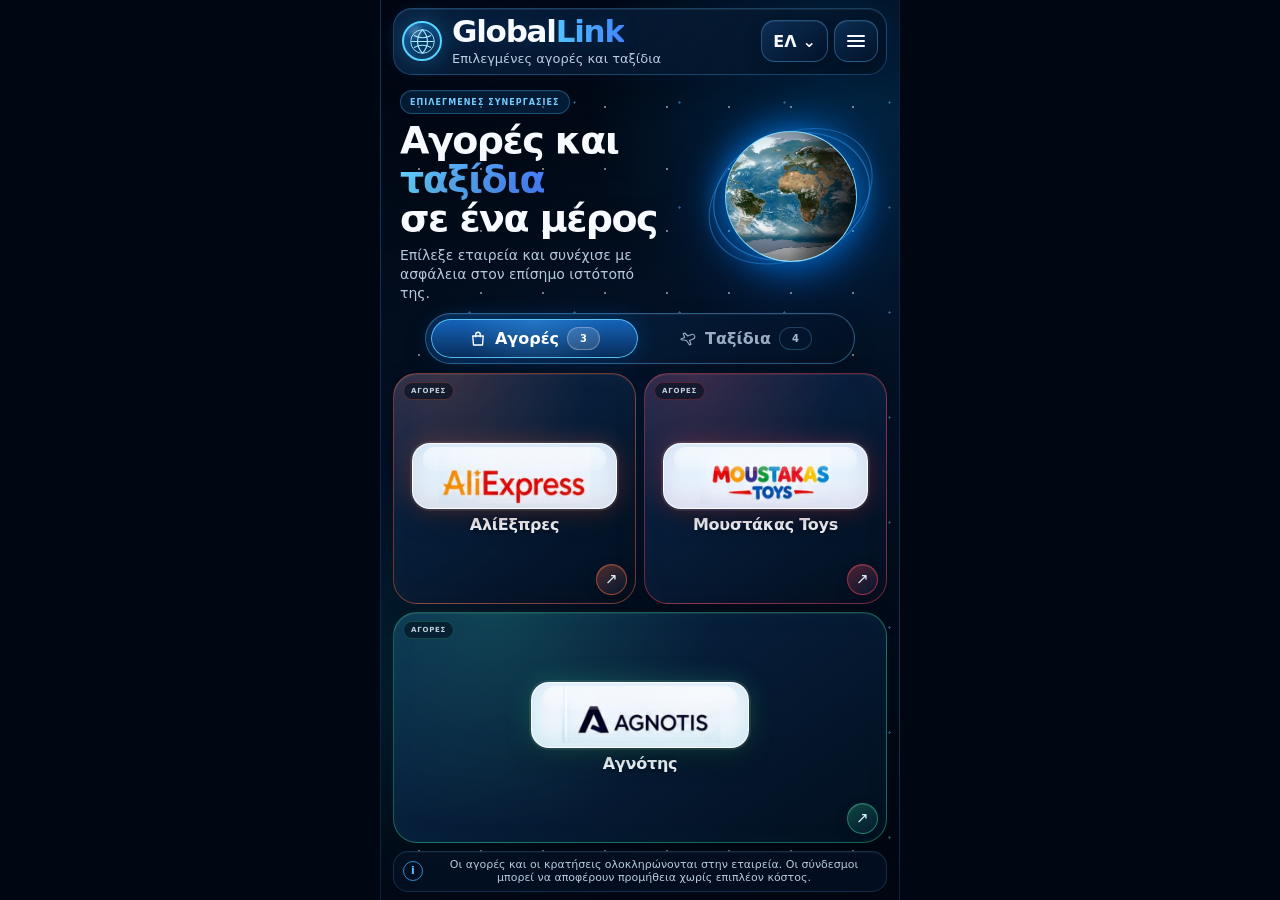
==== commit d27431e2: "Γνήσια εταιρικά λογότυπα σε γυάλινα πλαίσια" ====
--- a/index.html
+++ b/index.html
@@ -6,10 +6,10 @@
 <meta charset="utf-8"/>
 <meta content="width=device-width, initial-scale=1, viewport-fit=cover" name="viewport"/>
 <meta content="#020b18" name="theme-color"/>
-<meta content="11" name="globallink-version"/>
+<meta content="12" name="globallink-version"/>
 <meta content="GlobalLink — αγορές και ταξίδια σε ένα μέρος." name="description"/>
 <title>GlobalLink</title>
-<meta name="globallink-build" content="11-clean-inline-logos">
+<meta name="globallink-build" content="12-genuine-company-logos">
 <link href="https://upload.wikimedia.org" rel="preconnect"/>
 <link href="https://en.aegeanair.com" rel="preconnect"/>
 <link href="https://www.olympicair.com" rel="preconnect"/>
@@ -1158,173 +1158,111 @@
   }
 
 
-/* GLASS LOGOS V11 START */
-
-.partner .logo-plate {
-  --logo-glass-rgb: 80, 170, 255;
+
+
+
+/* GENUINE LOGOS V12 START */
+
+.partner .logo-plate,
+.partner .logo-plate.mascot,
+.partner .logo-plate.agnotis-plate,
+.partner .logo-plate.kiwi-plate {
   position: relative;
-  isolation: isolate;
-  width: min(88%, 214px);
-  height: clamp(50px, 7.2vh, 64px);
-  display: grid;
-  place-items: center;
-  padding: 7px 14px;
+  width: min(91%, 218px);
+  height: clamp(52px, 7.4vh, 66px);
+  padding: 0;
   overflow: hidden;
-  border: 1px solid rgba(255,255,255,.92);
+  display: block;
+  border: 1px solid rgba(255,255,255,.88);
   border-radius: 18px;
-  background:
-    linear-gradient(
-      180deg,
-      rgba(255,255,255,.46) 0%,
-      rgba(255,255,255,.17) 24%,
-      rgba(255,255,255,.08) 25%,
-      rgba(255,255,255,.05) 100%
-    ),
-    linear-gradient(
-      135deg,
-      rgba(255,255,255,.36) 0%,
-      rgba(var(--logo-glass-rgb), .26) 52%,
-      rgba(var(--logo-glass-rgb), .44) 100%
-    );
+  background: rgba(239,248,255,.98);
   box-shadow:
     inset 0 1px 0 rgba(255,255,255,1),
-    inset 0 -1px 0 rgba(255,255,255,.26),
-    inset 0 -16px 28px rgba(var(--logo-glass-rgb), .16),
-    0 0 0 1px rgba(255,255,255,.06),
-    0 0 24px rgba(var(--logo-glass-rgb), .28),
-    0 10px 24px rgba(0,0,0,.28);
-  backdrop-filter: blur(14px) saturate(160%);
-  -webkit-backdrop-filter: blur(14px) saturate(160%);
+    0 0 0 2px rgba(255,255,255,.08),
+    0 0 24px rgba(var(--accent-rgb), .28),
+    0 11px 25px rgba(0,0,0,.27);
+  transform: translateZ(0);
 }
 
 .partner .logo-plate::before {
   content: "";
   position: absolute;
-  left: 8%;
-  right: 8%;
-  top: 5px;
-  height: 43%;
+  z-index: 2;
+  left: 5%;
+  right: 5%;
+  top: 3px;
+  height: 38%;
   border-radius: 999px;
-  background: linear-gradient(180deg, rgba(255,255,255,.82), rgba(255,255,255,.16) 72%, transparent);
+  background: linear-gradient(
+    180deg,
+    rgba(255,255,255,.76),
+    rgba(255,255,255,.12)
+  );
   pointer-events: none;
 }
 
-.logo-wordmark {
+.partner .logo-plate::after {
+  content: "";
+  position: absolute;
+  z-index: 2;
+  inset: 0;
+  border-radius: inherit;
+  box-shadow:
+    inset 0 0 18px rgba(85,178,255,.13),
+    inset 0 -10px 20px rgba(var(--accent-rgb), .08);
+  pointer-events: none;
+}
+
+.partner .partner-logo.genuine-logo {
   position: relative;
-  z-index: 2;
-  display: inline-flex;
-  align-items: center;
-  justify-content: center;
-  gap: 4px;
-  max-width: 100%;
-  white-space: nowrap;
-  text-align: center;
-  font-weight: 900;
-  letter-spacing: -.02em;
-  text-shadow: 0 1px 0 rgba(255,255,255,.25);
-  line-height: 1;
+  z-index: 1;
+  display: block;
+  width: 100%;
+  height: 100%;
+  max-width: none;
+  max-height: none;
+  object-fit: cover;
+  object-position: center;
+  filter: none;
+  transform: none;
 }
 
-.logo-wordmark.aliexpress {
-  font-size: clamp(18px, 4.2vw, 26px);
-  background: linear-gradient(90deg, #ff9b37 0%, #ff5f59 45%, #ff2f7a 100%);
-  -webkit-background-clip: text;
-  background-clip: text;
-  color: transparent;
-}
-
-.logo-wordmark.moustakas {
-  flex-direction: column;
-  gap: 1px;
-  line-height: .95;
-}
-
-.logo-wordmark.moustakas .name {
-  font-size: clamp(16px, 3.9vw, 24px);
-  font-weight: 900;
-  background: linear-gradient(90deg, #ff4c58 0%, #ffb327 25%, #2dbf66 55%, #2b8cff 100%);
-  -webkit-background-clip: text;
-  background-clip: text;
-  color: transparent;
-}
-
-.logo-wordmark.moustakas .sub {
-  font-size: clamp(12px, 3vw, 18px);
-  font-weight: 850;
-  color: #2b8cff;
-}
-
-.logo-wordmark.agnotis {
-  font-size: clamp(18px, 4vw, 27px);
-  color: #2d7b53;
-}
-
-.logo-wordmark.aegean {
-  font-size: clamp(18px, 4vw, 27px);
-  color: #2b4ea2;
-  letter-spacing: .04em;
-}
-
-.logo-wordmark.olympic {
-  font-size: clamp(15px, 3.4vw, 23px);
-  color: #2a4d9c;
-  font-style: italic;
-  letter-spacing: .03em;
-}
-
-.logo-wordmark.croatia {
-  font-size: clamp(13px, 3vw, 20px);
-  color: #b03663;
-  letter-spacing: .03em;
-}
-
-.logo-wordmark.kiwi {
-  font-size: clamp(18px, 4vw, 26px);
-  color: #1f3d46;
-  letter-spacing: .02em;
-}
-
-.shopping .partner:nth-child(1) .logo-plate { --logo-glass-rgb: 255, 89, 121; }
-.shopping .partner:nth-child(2) .logo-plate { --logo-glass-rgb: 82, 150, 255; }
-.shopping .partner:nth-child(3) .logo-plate { --logo-glass-rgb: 67, 192, 140; }
-
-.travel .partner:nth-child(1) .logo-plate { --logo-glass-rgb: 49, 116, 255; }
-.travel .partner:nth-child(2) .logo-plate { --logo-glass-rgb: 52, 184, 255; }
-.travel .partner:nth-child(3) .logo-plate { --logo-glass-rgb: 230, 76, 108; }
-.travel .partner:nth-child(4) .logo-plate { --logo-glass-rgb: 43, 190, 170; }
-
 .partner:hover .logo-plate {
-  transform: translateY(-2px) scale(1.02);
+  transform: translateY(-2px) scale(1.018);
+  border-color: rgba(255,255,255,1);
   box-shadow:
     inset 0 1px 0 rgba(255,255,255,1),
-    inset 0 -1px 0 rgba(255,255,255,.3),
-    inset 0 -16px 28px rgba(var(--logo-glass-rgb), .18),
-    0 0 0 1px rgba(255,255,255,.08),
-    0 0 28px rgba(var(--logo-glass-rgb), .34),
-    0 14px 28px rgba(0,0,0,.30);
+    0 0 0 2px rgba(255,255,255,.11),
+    0 0 30px rgba(var(--accent-rgb), .38),
+    0 15px 29px rgba(0,0,0,.3);
 }
 
 @media (max-height: 720px) {
-  .partner .logo-plate {
-    height: 42px;
-    padding: 5px 10px;
+  .partner .logo-plate,
+  .partner .logo-plate.mascot,
+  .partner .logo-plate.agnotis-plate,
+  .partner .logo-plate.kiwi-plate {
+    height: 43px;
     border-radius: 14px;
   }
 }
 
 @media (max-height: 600px) {
-  .partner .logo-plate {
-    height: 36px;
+  .partner .logo-plate,
+  .partner .logo-plate.mascot,
+  .partner .logo-plate.agnotis-plate,
+  .partner .logo-plate.kiwi-plate {
+    height: 37px;
     border-radius: 12px;
   }
 }
 
-/* GLASS LOGOS V11 END */
+/* GENUINE LOGOS V12 END */
 
 </style>
 </head>
 <body>
-<div class="app" data-version="11">
+<div class="app" data-version="12">
 <header class="topbar">
 <div class="brand">
 <div aria-hidden="true" class="brand-mark">
@@ -1378,33 +1316,33 @@
 <div class="panels">
 <section aria-labelledby="shoppingTab" class="panel shopping active" id="shoppingPanel" role="tabpanel">
 <a class="partner" href="https://go.linkwi.se/z/11183-0/CD28424/?lnkurl=https%3A%2F%2Fmbest.aliexpress.com%2F%3Faff_fcid%3D6f5c24dc77ae4b37a8b14ec41a360672-1784476017202-05841-j6RrMzM%26aff_fsk%3Dj6RrMzM%26aff_platform%3Daaf%26sk%3Dj6RrMzM%26aff_trace_key%3D6f5c24dc77ae4b37a8b14ec41a360672-1784476017202-05841-j6RrMzM%26terminal_id%3D5a3158914b624c63ae53a1583c8df889%26afSmartRedirect%3Dy" rel="sponsored noopener noreferrer" target="_blank">
-<div class="logo-plate"><div class="logo-wordmark aliexpress">AliExpress</div></div>
+<div class="logo-plate"><img alt="AliExpress" class="partner-logo genuine-logo" decoding="async" loading="eager" src="assets/logos-genuine/aliexpress.png?v=12"/></div>
 <div class="brand-label">ΑλίΕξπρες</div>
 </a>
 <a class="partner" href="https://go.linkwi.se/z/10784-0/CD28424/?lnkurl=https%3A%2F%2Fwww.moustakastoys.gr%2F" rel="sponsored noopener noreferrer" target="_blank">
-<div class="logo-plate"><div class="logo-wordmark moustakas"><span class="name">Μουστάκας</span><span class="sub">toys</span></div></div>
+<div class="logo-plate"><img alt="Μουστάκας Toys" class="partner-logo genuine-logo" decoding="async" loading="eager" src="assets/logos-genuine/moustakas.png?v=12"/></div>
 <div class="brand-label">Μουστάκας Toys</div>
 </a>
 <a class="partner" href="https://go.linkwi.se/z/11562-0/CD28424/?lnkurl=https%3A%2F%2Fwww.agnotis.com%2F" rel="sponsored noopener noreferrer" target="_blank">
-<div class="logo-plate"><div class="logo-wordmark agnotis">Αγνότης</div></div>
+<div class="logo-plate"><img alt="Αγνότης" class="partner-logo genuine-logo" decoding="async" loading="eager" src="assets/logos-genuine/agnotis.png?v=12"/></div>
 <div class="brand-label">Αγνότης</div>
 </a>
 </section>
 <section aria-labelledby="travelTab" class="panel travel" hidden="" id="travelPanel" role="tabpanel">
 <a class="partner" href="https://go.linkwi.se/z/73-0/CD28424/?lnkurl=https%3A%2F%2Fel.aegeanair.com%2F" rel="sponsored noopener noreferrer" target="_blank">
-<div class="logo-plate"><div class="logo-wordmark aegean">AEGEAN</div></div>
+<div class="logo-plate"><img alt="Aegean Airlines" class="partner-logo genuine-logo" decoding="async" loading="eager" src="assets/logos-genuine/aegean.png?v=12"/></div>
 <div class="brand-label">Aegean Airlines</div>
 </a>
 <a class="partner" href="https://go.linkwi.se/z/11129-0/CD28424/?lnkurl=https%3A%2F%2Fwww.olympicair.com%2F" rel="sponsored noopener noreferrer" target="_blank">
-<div class="logo-plate"><div class="logo-wordmark olympic">OLYMPIC AIR</div></div>
+<div class="logo-plate"><img alt="Olympic Air" class="partner-logo genuine-logo" decoding="async" loading="eager" src="assets/logos-genuine/olympic-air.png?v=12"/></div>
 <div class="brand-label">Ολύμπικ Έαρ</div>
 </a>
 <a class="partner" href="https://go.linkwi.se/z/11294-0/CD28424/?lnkurl=https%3A%2F%2Fwww.croatiaairlines.com%2F" rel="sponsored noopener noreferrer" target="_blank">
-<div class="logo-plate"><div class="logo-wordmark croatia">CROATIA AIRLINES</div></div>
+<div class="logo-plate"><img alt="Croatia Airlines" class="partner-logo genuine-logo" decoding="async" loading="eager" src="assets/logos-genuine/croatia-airlines.png?v=12"/></div>
 <div class="brand-label">Κροάτια Έρλαϊνς</div>
 </a>
 <a class="partner" href="https://go.linkwi.se/z/11376-0/CD28424/?lnkurl=https%3A%2F%2Fwww.kiwi.com%2Fel%2F%3Forigin%3D--%26destination%3D--%26outboundDate%3D2026-07-20_2026-08-19%26inboundDate%3Dno-return%26lang%3Del%26user_id%3D0f5dc79713778bac86722a9958112238%26deeplink_uuid%3De78e6da4-fd36-49cf-bbbd-09fcd240cf08%26session_identifier%3DYbBk9Zoa8kzQyPJPaEDvG9ds5%252Bazz9t8vsNCU5jE5sg%253D%26deeplinkId%3D28997540899" rel="sponsored noopener noreferrer" target="_blank">
-<div class="logo-plate"><div class="logo-wordmark kiwi">KIWI.COM</div></div>
+<div class="logo-plate"><img alt="Kiwi.com" class="partner-logo genuine-logo" decoding="async" loading="eager" src="assets/logos-genuine/kiwi.png?v=12"/></div>
 <div class="brand-label">Kiwi.com</div>
 </a>
 </section>
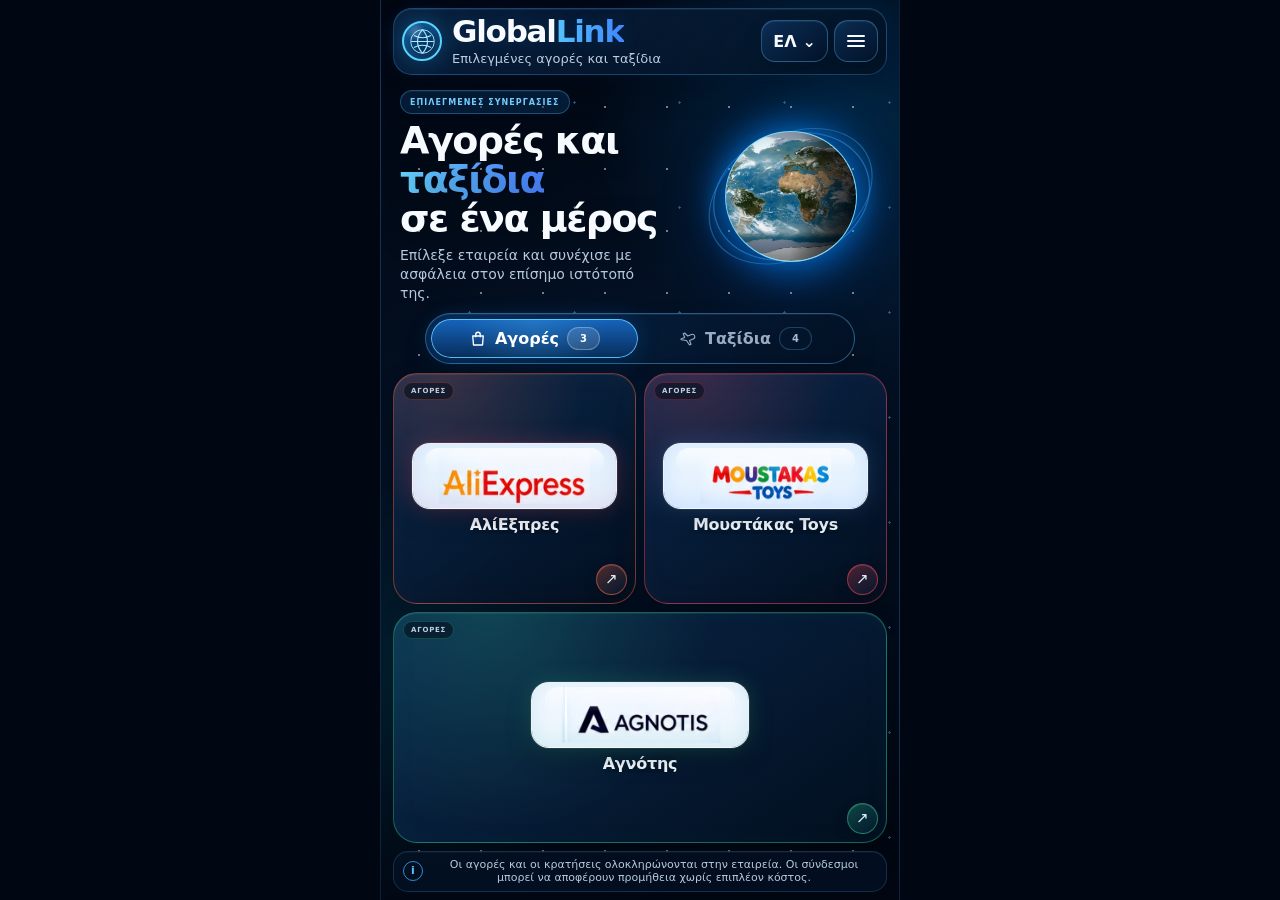
==== commit 3f2e6b46: "Χρωματιστά γυάλινα πλαίσια στα γνήσια λογότυπα" ====
--- a/index.html
+++ b/index.html
@@ -6,10 +6,10 @@
 <meta charset="utf-8"/>
 <meta content="width=device-width, initial-scale=1, viewport-fit=cover" name="viewport"/>
 <meta content="#020b18" name="theme-color"/>
-<meta content="12" name="globallink-version"/>
+<meta content="13" name="globallink-version"/>
 <meta content="GlobalLink — αγορές και ταξίδια σε ένα μέρος." name="description"/>
 <title>GlobalLink</title>
-<meta name="globallink-build" content="12-genuine-company-logos">
+<meta name="globallink-build" content="13-genuine-glass-logos">
 <link href="https://upload.wikimedia.org" rel="preconnect"/>
 <link href="https://en.aegeanair.com" rel="preconnect"/>
 <link href="https://www.olympicair.com" rel="preconnect"/>
@@ -1161,43 +1161,70 @@
 
 
 
-/* GENUINE LOGOS V12 START */
+
+
+
+/* GENUINE GLASS LOGOS V13 START */
 
 .partner .logo-plate,
 .partner .logo-plate.mascot,
 .partner .logo-plate.agnotis-plate,
 .partner .logo-plate.kiwi-plate {
+  --glass-rgb: 90, 170, 255;
+
   position: relative;
   width: min(91%, 218px);
   height: clamp(52px, 7.4vh, 66px);
   padding: 0;
   overflow: hidden;
   display: block;
-  border: 1px solid rgba(255,255,255,.88);
+
+  border: 1px solid rgba(255,255,255,.92);
   border-radius: 18px;
-  background: rgba(239,248,255,.98);
+
+  background:
+    linear-gradient(
+      180deg,
+      rgba(255,255,255,.40) 0%,
+      rgba(255,255,255,.14) 22%,
+      rgba(255,255,255,.05) 23%,
+      rgba(255,255,255,.03) 100%
+    ),
+    linear-gradient(
+      135deg,
+      rgba(255,255,255,.24) 0%,
+      rgba(var(--glass-rgb), .18) 46%,
+      rgba(var(--glass-rgb), .34) 100%
+    );
+
   box-shadow:
     inset 0 1px 0 rgba(255,255,255,1),
-    0 0 0 2px rgba(255,255,255,.08),
-    0 0 24px rgba(var(--accent-rgb), .28),
-    0 11px 25px rgba(0,0,0,.27);
-  transform: translateZ(0);
+    inset 0 -1px 0 rgba(255,255,255,.20),
+    inset 0 -16px 26px rgba(var(--glass-rgb), .14),
+    0 0 0 1px rgba(255,255,255,.07),
+    0 0 22px rgba(var(--glass-rgb), .24),
+    0 10px 24px rgba(0,0,0,.26);
+
+  backdrop-filter: blur(14px) saturate(155%);
+  -webkit-backdrop-filter: blur(14px) saturate(155%);
 }
 
 .partner .logo-plate::before {
   content: "";
   position: absolute;
   z-index: 2;
-  left: 5%;
-  right: 5%;
-  top: 3px;
-  height: 38%;
+  left: 6%;
+  right: 6%;
+  top: 4px;
+  height: 40%;
   border-radius: 999px;
-  background: linear-gradient(
-    180deg,
-    rgba(255,255,255,.76),
-    rgba(255,255,255,.12)
-  );
+  background:
+    linear-gradient(
+      180deg,
+      rgba(255,255,255,.82),
+      rgba(255,255,255,.14) 72%,
+      transparent
+    );
   pointer-events: none;
 }
 
@@ -1208,8 +1235,8 @@
   inset: 0;
   border-radius: inherit;
   box-shadow:
-    inset 0 0 18px rgba(85,178,255,.13),
-    inset 0 -10px 20px rgba(var(--accent-rgb), .08);
+    inset 0 0 16px rgba(100,190,255,.10),
+    inset 0 -12px 20px rgba(var(--glass-rgb), .08);
   pointer-events: none;
 }
 
@@ -1223,18 +1250,29 @@
   max-height: none;
   object-fit: cover;
   object-position: center;
-  filter: none;
-  transform: none;
+  filter: saturate(1.02) contrast(1.02);
 }
 
+/* Χρώμα γυαλιού ανά εταιρεία */
+.shopping .partner:nth-child(1) .logo-plate { --glass-rgb: 255, 96, 140; }   /* AliExpress */
+.shopping .partner:nth-child(2) .logo-plate { --glass-rgb: 84, 154, 255; }   /* Μουστάκας */
+.shopping .partner:nth-child(3) .logo-plate { --glass-rgb: 60, 194, 145; }   /* Αγνότης */
+
+.travel .partner:nth-child(1) .logo-plate { --glass-rgb: 54, 120, 255; }     /* Aegean */
+.travel .partner:nth-child(2) .logo-plate { --glass-rgb: 60, 188, 255; }     /* Olympic */
+.travel .partner:nth-child(3) .logo-plate { --glass-rgb: 228, 82, 120; }     /* Croatia */
+.travel .partner:nth-child(4) .logo-plate { --glass-rgb: 44, 192, 172; }     /* Kiwi */
+
 .partner:hover .logo-plate {
-  transform: translateY(-2px) scale(1.018);
+  transform: translateY(-2px) scale(1.02);
   border-color: rgba(255,255,255,1);
   box-shadow:
     inset 0 1px 0 rgba(255,255,255,1),
-    0 0 0 2px rgba(255,255,255,.11),
-    0 0 30px rgba(var(--accent-rgb), .38),
-    0 15px 29px rgba(0,0,0,.3);
+    inset 0 -1px 0 rgba(255,255,255,.24),
+    inset 0 -16px 28px rgba(var(--glass-rgb), .18),
+    0 0 0 1px rgba(255,255,255,.09),
+    0 0 28px rgba(var(--glass-rgb), .34),
+    0 14px 28px rgba(0,0,0,.30);
 }
 
 @media (max-height: 720px) {
@@ -1257,12 +1295,12 @@
   }
 }
 
-/* GENUINE LOGOS V12 END */
+/* GENUINE GLASS LOGOS V13 END */
 
 </style>
 </head>
 <body>
-<div class="app" data-version="12">
+<div class="app" data-version="13">
 <header class="topbar">
 <div class="brand">
 <div aria-hidden="true" class="brand-mark">
@@ -1316,33 +1354,33 @@
 <div class="panels">
 <section aria-labelledby="shoppingTab" class="panel shopping active" id="shoppingPanel" role="tabpanel">
 <a class="partner" href="https://go.linkwi.se/z/11183-0/CD28424/?lnkurl=https%3A%2F%2Fmbest.aliexpress.com%2F%3Faff_fcid%3D6f5c24dc77ae4b37a8b14ec41a360672-1784476017202-05841-j6RrMzM%26aff_fsk%3Dj6RrMzM%26aff_platform%3Daaf%26sk%3Dj6RrMzM%26aff_trace_key%3D6f5c24dc77ae4b37a8b14ec41a360672-1784476017202-05841-j6RrMzM%26terminal_id%3D5a3158914b624c63ae53a1583c8df889%26afSmartRedirect%3Dy" rel="sponsored noopener noreferrer" target="_blank">
-<div class="logo-plate"><img alt="AliExpress" class="partner-logo genuine-logo" decoding="async" loading="eager" src="assets/logos-genuine/aliexpress.png?v=12"/></div>
+<div class="logo-plate"><img alt="AliExpress" class="partner-logo genuine-logo" decoding="async" loading="eager" src="assets/logos-genuine/aliexpress.png?v=13"/></div>
 <div class="brand-label">ΑλίΕξπρες</div>
 </a>
 <a class="partner" href="https://go.linkwi.se/z/10784-0/CD28424/?lnkurl=https%3A%2F%2Fwww.moustakastoys.gr%2F" rel="sponsored noopener noreferrer" target="_blank">
-<div class="logo-plate"><img alt="Μουστάκας Toys" class="partner-logo genuine-logo" decoding="async" loading="eager" src="assets/logos-genuine/moustakas.png?v=12"/></div>
+<div class="logo-plate"><img alt="Μουστάκας Toys" class="partner-logo genuine-logo" decoding="async" loading="eager" src="assets/logos-genuine/moustakas.png?v=13"/></div>
 <div class="brand-label">Μουστάκας Toys</div>
 </a>
 <a class="partner" href="https://go.linkwi.se/z/11562-0/CD28424/?lnkurl=https%3A%2F%2Fwww.agnotis.com%2F" rel="sponsored noopener noreferrer" target="_blank">
-<div class="logo-plate"><img alt="Αγνότης" class="partner-logo genuine-logo" decoding="async" loading="eager" src="assets/logos-genuine/agnotis.png?v=12"/></div>
+<div class="logo-plate"><img alt="Αγνότης" class="partner-logo genuine-logo" decoding="async" loading="eager" src="assets/logos-genuine/agnotis.png?v=13"/></div>
 <div class="brand-label">Αγνότης</div>
 </a>
 </section>
 <section aria-labelledby="travelTab" class="panel travel" hidden="" id="travelPanel" role="tabpanel">
 <a class="partner" href="https://go.linkwi.se/z/73-0/CD28424/?lnkurl=https%3A%2F%2Fel.aegeanair.com%2F" rel="sponsored noopener noreferrer" target="_blank">
-<div class="logo-plate"><img alt="Aegean Airlines" class="partner-logo genuine-logo" decoding="async" loading="eager" src="assets/logos-genuine/aegean.png?v=12"/></div>
+<div class="logo-plate"><img alt="Aegean Airlines" class="partner-logo genuine-logo" decoding="async" loading="eager" src="assets/logos-genuine/aegean.png?v=13"/></div>
 <div class="brand-label">Aegean Airlines</div>
 </a>
 <a class="partner" href="https://go.linkwi.se/z/11129-0/CD28424/?lnkurl=https%3A%2F%2Fwww.olympicair.com%2F" rel="sponsored noopener noreferrer" target="_blank">
-<div class="logo-plate"><img alt="Olympic Air" class="partner-logo genuine-logo" decoding="async" loading="eager" src="assets/logos-genuine/olympic-air.png?v=12"/></div>
+<div class="logo-plate"><img alt="Olympic Air" class="partner-logo genuine-logo" decoding="async" loading="eager" src="assets/logos-genuine/olympic-air.png?v=13"/></div>
 <div class="brand-label">Ολύμπικ Έαρ</div>
 </a>
 <a class="partner" href="https://go.linkwi.se/z/11294-0/CD28424/?lnkurl=https%3A%2F%2Fwww.croatiaairlines.com%2F" rel="sponsored noopener noreferrer" target="_blank">
-<div class="logo-plate"><img alt="Croatia Airlines" class="partner-logo genuine-logo" decoding="async" loading="eager" src="assets/logos-genuine/croatia-airlines.png?v=12"/></div>
+<div class="logo-plate"><img alt="Croatia Airlines" class="partner-logo genuine-logo" decoding="async" loading="eager" src="assets/logos-genuine/croatia-airlines.png?v=13"/></div>
 <div class="brand-label">Κροάτια Έρλαϊνς</div>
 </a>
 <a class="partner" href="https://go.linkwi.se/z/11376-0/CD28424/?lnkurl=https%3A%2F%2Fwww.kiwi.com%2Fel%2F%3Forigin%3D--%26destination%3D--%26outboundDate%3D2026-07-20_2026-08-19%26inboundDate%3Dno-return%26lang%3Del%26user_id%3D0f5dc79713778bac86722a9958112238%26deeplink_uuid%3De78e6da4-fd36-49cf-bbbd-09fcd240cf08%26session_identifier%3DYbBk9Zoa8kzQyPJPaEDvG9ds5%252Bazz9t8vsNCU5jE5sg%253D%26deeplinkId%3D28997540899" rel="sponsored noopener noreferrer" target="_blank">
-<div class="logo-plate"><img alt="Kiwi.com" class="partner-logo genuine-logo" decoding="async" loading="eager" src="assets/logos-genuine/kiwi.png?v=12"/></div>
+<div class="logo-plate"><img alt="Kiwi.com" class="partner-logo genuine-logo" decoding="async" loading="eager" src="assets/logos-genuine/kiwi.png?v=13"/></div>
 <div class="brand-label">Kiwi.com</div>
 </a>
 </section>
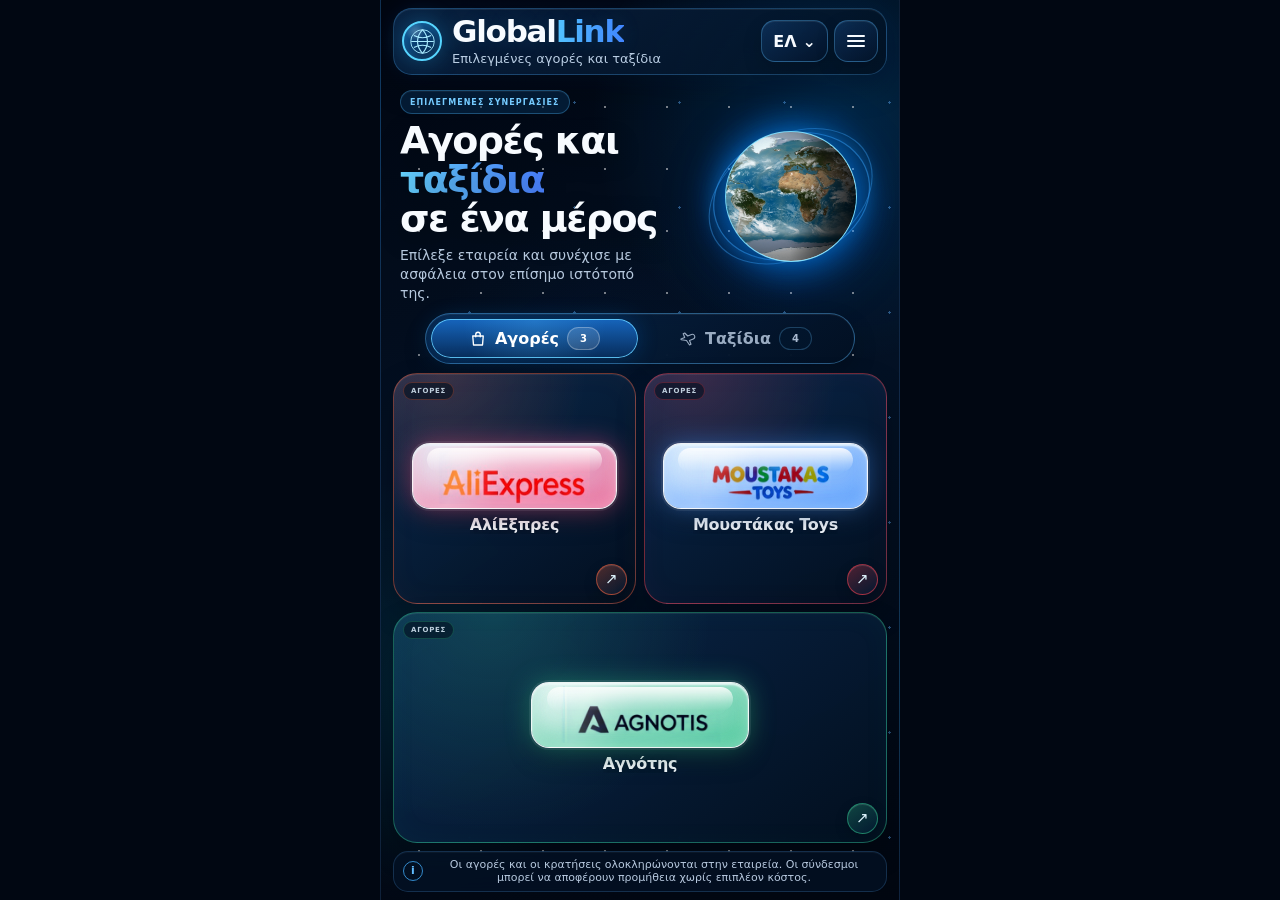
==== commit 56ce285b: "Πραγματικό χρωματιστό γυαλί στα λογότυπα" ====
--- a/index.html
+++ b/index.html
@@ -6,10 +6,10 @@
 <meta charset="utf-8"/>
 <meta content="width=device-width, initial-scale=1, viewport-fit=cover" name="viewport"/>
 <meta content="#020b18" name="theme-color"/>
-<meta content="13" name="globallink-version"/>
+<meta content="14" name="globallink-version"/>
 <meta content="GlobalLink — αγορές και ταξίδια σε ένα μέρος." name="description"/>
 <title>GlobalLink</title>
-<meta name="globallink-build" content="13-genuine-glass-logos">
+<meta name="globallink-build" content="14-true-color-glass">
 <link href="https://upload.wikimedia.org" rel="preconnect"/>
 <link href="https://en.aegeanair.com" rel="preconnect"/>
 <link href="https://www.olympicair.com" rel="preconnect"/>
@@ -1164,6 +1164,9 @@
 
 
 
+
+
+
 /* GENUINE GLASS LOGOS V13 START */
 
 .partner .logo-plate,
@@ -1297,10 +1300,159 @@
 
 /* GENUINE GLASS LOGOS V13 END */
 
+
+/* TRUE COLOR GLASS V14 START */
+
+.partner .logo-plate,
+.partner .logo-plate.mascot,
+.partner .logo-plate.agnotis-plate,
+.partner .logo-plate.kiwi-plate {
+  --glass-rgb: 70, 165, 255;
+
+  position: relative;
+  isolation: isolate;
+  overflow: hidden;
+
+  border: 1px solid rgba(255,255,255,.92);
+  border-radius: 18px;
+
+  background:
+    linear-gradient(
+      145deg,
+      rgba(255,255,255,.65) 0%,
+      rgba(var(--glass-rgb), .38) 35%,
+      rgba(var(--glass-rgb), .72) 100%
+    );
+
+  box-shadow:
+    inset 0 2px 2px rgba(255,255,255,.92),
+    inset 0 -12px 24px rgba(var(--glass-rgb), .28),
+    inset 0 0 18px rgba(255,255,255,.22),
+    0 0 0 2px rgba(255,255,255,.08),
+    0 0 26px rgba(var(--glass-rgb), .45),
+    0 11px 25px rgba(0,0,0,.28);
+
+  backdrop-filter: blur(15px) saturate(175%);
+  -webkit-backdrop-filter: blur(15px) saturate(175%);
+}
+
+.partner .logo-plate::before {
+  content: "";
+  position: absolute;
+  z-index: 3;
+
+  top: 4px;
+  left: 7%;
+  right: 7%;
+  height: 38%;
+
+  border-radius: 999px;
+
+  background:
+    linear-gradient(
+      180deg,
+      rgba(255,255,255,.92),
+      rgba(255,255,255,.22) 70%,
+      transparent
+    );
+
+  pointer-events: none;
+}
+
+.partner .logo-plate::after {
+  content: "";
+  position: absolute;
+  z-index: 3;
+  inset: 0;
+
+  border-radius: inherit;
+
+  background:
+    linear-gradient(
+      110deg,
+      transparent 0%,
+      rgba(255,255,255,.24) 25%,
+      transparent 46%
+    );
+
+  box-shadow:
+    inset 0 0 15px rgba(255,255,255,.24),
+    inset 0 -10px 22px rgba(var(--glass-rgb), .22);
+
+  pointer-events: none;
+}
+
+/* Το λευκό φόντο της εικόνας ενώνεται με το χρωματιστό γυαλί */
+.partner .partner-logo.genuine-logo {
+  position: relative;
+  z-index: 2;
+
+  display: block;
+  width: 100%;
+  height: 100%;
+
+  max-width: none;
+  max-height: none;
+
+  object-fit: cover;
+  object-position: center;
+
+  mix-blend-mode: multiply;
+  opacity: .97;
+
+  filter:
+    contrast(1.08)
+    saturate(1.10);
+}
+
+/* Αγορές */
+.shopping .partner:nth-child(1) .logo-plate {
+  --glass-rgb: 255, 92, 142;
+}
+
+.shopping .partner:nth-child(2) .logo-plate {
+  --glass-rgb: 72, 148, 255;
+}
+
+.shopping .partner:nth-child(3) .logo-plate {
+  --glass-rgb: 49, 194, 139;
+}
+
+/* Ταξίδια */
+.travel .partner:nth-child(1) .logo-plate {
+  --glass-rgb: 50, 115, 255;
+}
+
+.travel .partner:nth-child(2) .logo-plate {
+  --glass-rgb: 48, 188, 255;
+}
+
+.travel .partner:nth-child(3) .logo-plate {
+  --glass-rgb: 224, 67, 108;
+}
+
+.travel .partner:nth-child(4) .logo-plate {
+  --glass-rgb: 42, 192, 169;
+}
+
+.partner:hover .logo-plate {
+  transform: translateY(-2px) scale(1.02);
+
+  box-shadow:
+    inset 0 2px 2px rgba(255,255,255,1),
+    inset 0 -14px 26px rgba(var(--glass-rgb), .34),
+    inset 0 0 20px rgba(255,255,255,.27),
+    0 0 0 2px rgba(255,255,255,.12),
+    0 0 34px rgba(var(--glass-rgb), .58),
+    0 15px 29px rgba(0,0,0,.31);
+}
+
+/* TRUE COLOR GLASS V14 END */
+
 </style>
 </head>
 <body>
-<div class="app" data-version="13">
+<div class="app" data-version="14">
 <header class="topbar">
 <div class="brand">
 <div aria-hidden="true" class="brand-mark">
@@ -1354,33 +1506,33 @@
 <div class="panels">
 <section aria-labelledby="shoppingTab" class="panel shopping active" id="shoppingPanel" role="tabpanel">
 <a class="partner" href="https://go.linkwi.se/z/11183-0/CD28424/?lnkurl=https%3A%2F%2Fmbest.aliexpress.com%2F%3Faff_fcid%3D6f5c24dc77ae4b37a8b14ec41a360672-1784476017202-05841-j6RrMzM%26aff_fsk%3Dj6RrMzM%26aff_platform%3Daaf%26sk%3Dj6RrMzM%26aff_trace_key%3D6f5c24dc77ae4b37a8b14ec41a360672-1784476017202-05841-j6RrMzM%26terminal_id%3D5a3158914b624c63ae53a1583c8df889%26afSmartRedirect%3Dy" rel="sponsored noopener noreferrer" target="_blank">
-<div class="logo-plate"><img alt="AliExpress" class="partner-logo genuine-logo" decoding="async" loading="eager" src="assets/logos-genuine/aliexpress.png?v=13"/></div>
+<div class="logo-plate"><img alt="AliExpress" class="partner-logo genuine-logo" decoding="async" loading="eager" src="assets/logos-genuine/aliexpress.png?v=14"/></div>
 <div class="brand-label">ΑλίΕξπρες</div>
 </a>
 <a class="partner" href="https://go.linkwi.se/z/10784-0/CD28424/?lnkurl=https%3A%2F%2Fwww.moustakastoys.gr%2F" rel="sponsored noopener noreferrer" target="_blank">
-<div class="logo-plate"><img alt="Μουστάκας Toys" class="partner-logo genuine-logo" decoding="async" loading="eager" src="assets/logos-genuine/moustakas.png?v=13"/></div>
+<div class="logo-plate"><img alt="Μουστάκας Toys" class="partner-logo genuine-logo" decoding="async" loading="eager" src="assets/logos-genuine/moustakas.png?v=14"/></div>
 <div class="brand-label">Μουστάκας Toys</div>
 </a>
 <a class="partner" href="https://go.linkwi.se/z/11562-0/CD28424/?lnkurl=https%3A%2F%2Fwww.agnotis.com%2F" rel="sponsored noopener noreferrer" target="_blank">
-<div class="logo-plate"><img alt="Αγνότης" class="partner-logo genuine-logo" decoding="async" loading="eager" src="assets/logos-genuine/agnotis.png?v=13"/></div>
+<div class="logo-plate"><img alt="Αγνότης" class="partner-logo genuine-logo" decoding="async" loading="eager" src="assets/logos-genuine/agnotis.png?v=14"/></div>
 <div class="brand-label">Αγνότης</div>
 </a>
 </section>
 <section aria-labelledby="travelTab" class="panel travel" hidden="" id="travelPanel" role="tabpanel">
 <a class="partner" href="https://go.linkwi.se/z/73-0/CD28424/?lnkurl=https%3A%2F%2Fel.aegeanair.com%2F" rel="sponsored noopener noreferrer" target="_blank">
-<div class="logo-plate"><img alt="Aegean Airlines" class="partner-logo genuine-logo" decoding="async" loading="eager" src="assets/logos-genuine/aegean.png?v=13"/></div>
+<div class="logo-plate"><img alt="Aegean Airlines" class="partner-logo genuine-logo" decoding="async" loading="eager" src="assets/logos-genuine/aegean.png?v=14"/></div>
 <div class="brand-label">Aegean Airlines</div>
 </a>
 <a class="partner" href="https://go.linkwi.se/z/11129-0/CD28424/?lnkurl=https%3A%2F%2Fwww.olympicair.com%2F" rel="sponsored noopener noreferrer" target="_blank">
-<div class="logo-plate"><img alt="Olympic Air" class="partner-logo genuine-logo" decoding="async" loading="eager" src="assets/logos-genuine/olympic-air.png?v=13"/></div>
+<div class="logo-plate"><img alt="Olympic Air" class="partner-logo genuine-logo" decoding="async" loading="eager" src="assets/logos-genuine/olympic-air.png?v=14"/></div>
 <div class="brand-label">Ολύμπικ Έαρ</div>
 </a>
 <a class="partner" href="https://go.linkwi.se/z/11294-0/CD28424/?lnkurl=https%3A%2F%2Fwww.croatiaairlines.com%2F" rel="sponsored noopener noreferrer" target="_blank">
-<div class="logo-plate"><img alt="Croatia Airlines" class="partner-logo genuine-logo" decoding="async" loading="eager" src="assets/logos-genuine/croatia-airlines.png?v=13"/></div>
+<div class="logo-plate"><img alt="Croatia Airlines" class="partner-logo genuine-logo" decoding="async" loading="eager" src="assets/logos-genuine/croatia-airlines.png?v=14"/></div>
 <div class="brand-label">Κροάτια Έρλαϊνς</div>
 </a>
 <a class="partner" href="https://go.linkwi.se/z/11376-0/CD28424/?lnkurl=https%3A%2F%2Fwww.kiwi.com%2Fel%2F%3Forigin%3D--%26destination%3D--%26outboundDate%3D2026-07-20_2026-08-19%26inboundDate%3Dno-return%26lang%3Del%26user_id%3D0f5dc79713778bac86722a9958112238%26deeplink_uuid%3De78e6da4-fd36-49cf-bbbd-09fcd240cf08%26session_identifier%3DYbBk9Zoa8kzQyPJPaEDvG9ds5%252Bazz9t8vsNCU5jE5sg%253D%26deeplinkId%3D28997540899" rel="sponsored noopener noreferrer" target="_blank">
-<div class="logo-plate"><img alt="Kiwi.com" class="partner-logo genuine-logo" decoding="async" loading="eager" src="assets/logos-genuine/kiwi.png?v=13"/></div>
+<div class="logo-plate"><img alt="Kiwi.com" class="partner-logo genuine-logo" decoding="async" loading="eager" src="assets/logos-genuine/kiwi.png?v=14"/></div>
 <div class="brand-label">Kiwi.com</div>
 </a>
 </section>
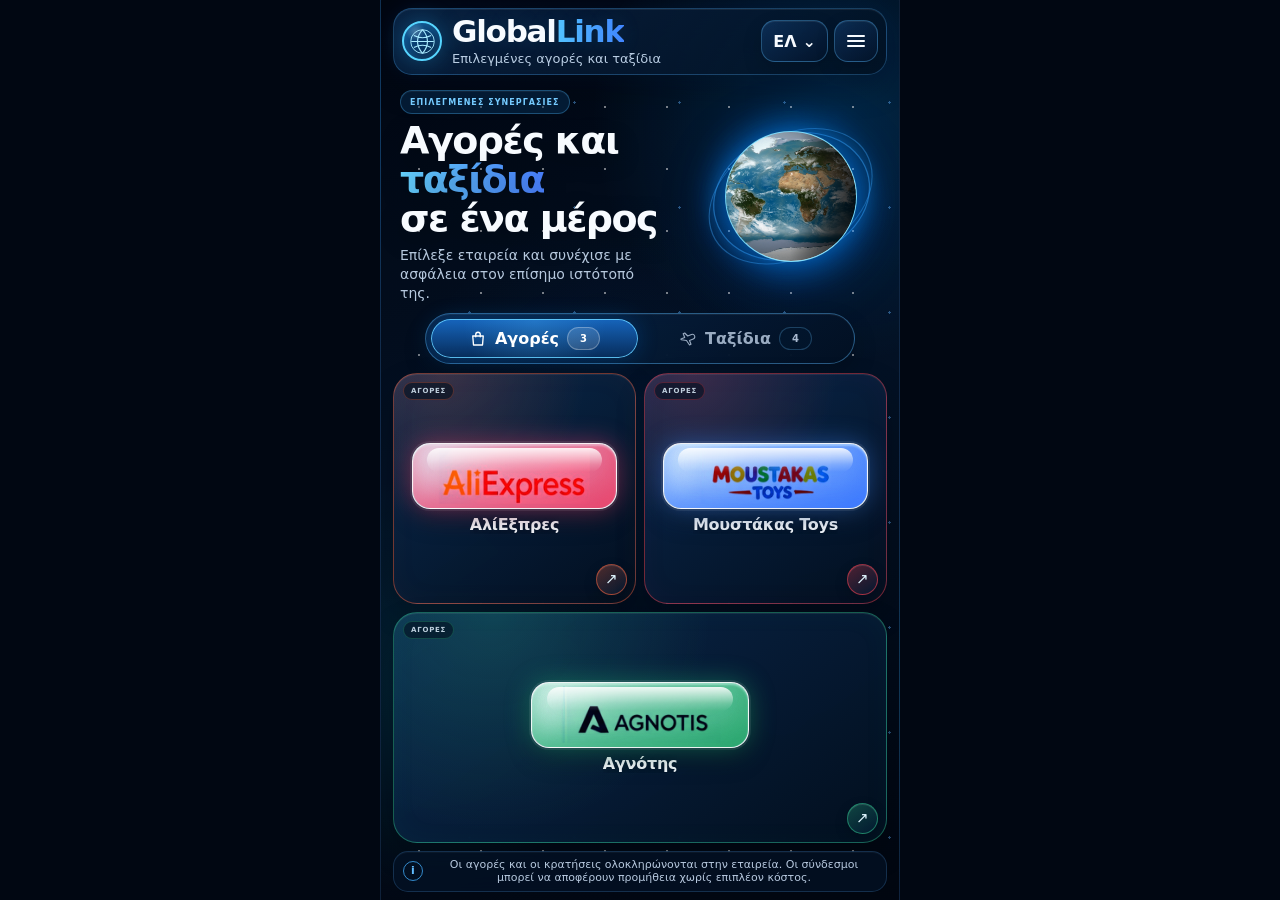
==== commit 566bfc77: "Έντονο χρωματιστό γυαλί στα γνήσια λογότυπα" ====
--- a/index.html
+++ b/index.html
@@ -1448,6 +1448,104 @@
 }
 
 /* TRUE COLOR GLASS V14 END */
+
+
+/* ΤΕΛΙΚΟ ΧΡΩΜΑΤΙΣΤΟ ΓΥΑΛΙ V15 */
+
+.partner .logo-plate {
+  position: relative !important;
+  isolation: isolate !important;
+  overflow: hidden !important;
+}
+
+.partner .partner-logo.genuine-logo {
+  position: relative !important;
+  z-index: 2 !important;
+  width: 100% !important;
+  height: 100% !important;
+  object-fit: cover !important;
+  filter: contrast(1.08) saturate(1.12) !important;
+}
+
+/* Χρωματιστό στρώμα πάνω από το λευκό φόντο */
+.partner .logo-plate::after {
+  content: "" !important;
+  position: absolute !important;
+  inset: 0 !important;
+  z-index: 3 !important;
+  border-radius: inherit !important;
+
+  background:
+    linear-gradient(
+      145deg,
+      rgba(255,255,255,.18),
+      rgba(var(--glass-rgb), .44) 48%,
+      rgba(var(--glass-rgb), .72)
+    ) !important;
+
+  mix-blend-mode: multiply !important;
+  opacity: .72 !important;
+
+  box-shadow:
+    inset 0 0 18px rgba(var(--glass-rgb), .35),
+    inset 0 -14px 24px rgba(var(--glass-rgb), .30) !important;
+
+  pointer-events: none !important;
+}
+
+/* Λευκή αντανάκλαση γυαλιού */
+.partner .logo-plate::before {
+  content: "" !important;
+  position: absolute !important;
+  z-index: 4 !important;
+  top: 4px !important;
+  left: 7% !important;
+  right: 7% !important;
+  height: 38% !important;
+
+  border-radius: 999px !important;
+
+  background:
+    linear-gradient(
+      180deg,
+      rgba(255,255,255,.88),
+      rgba(255,255,255,.18) 70%,
+      transparent
+    ) !important;
+
+  pointer-events: none !important;
+}
+
+/* Χρώματα ανά εταιρεία */
+.shopping .partner:nth-child(1) .logo-plate {
+  --glass-rgb: 255, 78, 125 !important;
+}
+
+.shopping .partner:nth-child(2) .logo-plate {
+  --glass-rgb: 67, 139, 255 !important;
+}
+
+.shopping .partner:nth-child(3) .logo-plate {
+  --glass-rgb: 34, 183, 125 !important;
+}
+
+.travel .partner:nth-child(1) .logo-plate {
+  --glass-rgb: 43, 101, 255 !important;
+}
+
+.travel .partner:nth-child(2) .logo-plate {
+  --glass-rgb: 34, 174, 255 !important;
+}
+
+.travel .partner:nth-child(3) .logo-plate {
+  --glass-rgb: 220, 50, 94 !important;
+}
+
+.travel .partner:nth-child(4) .logo-plate {
+  --glass-rgb: 24, 181, 159 !important;
+}
+
+/* ΤΕΛΟΣ ΧΡΩΜΑΤΙΣΤΟΥ ΓΥΑΛΙΟΥ V15 */
 
 </style>
 </head>
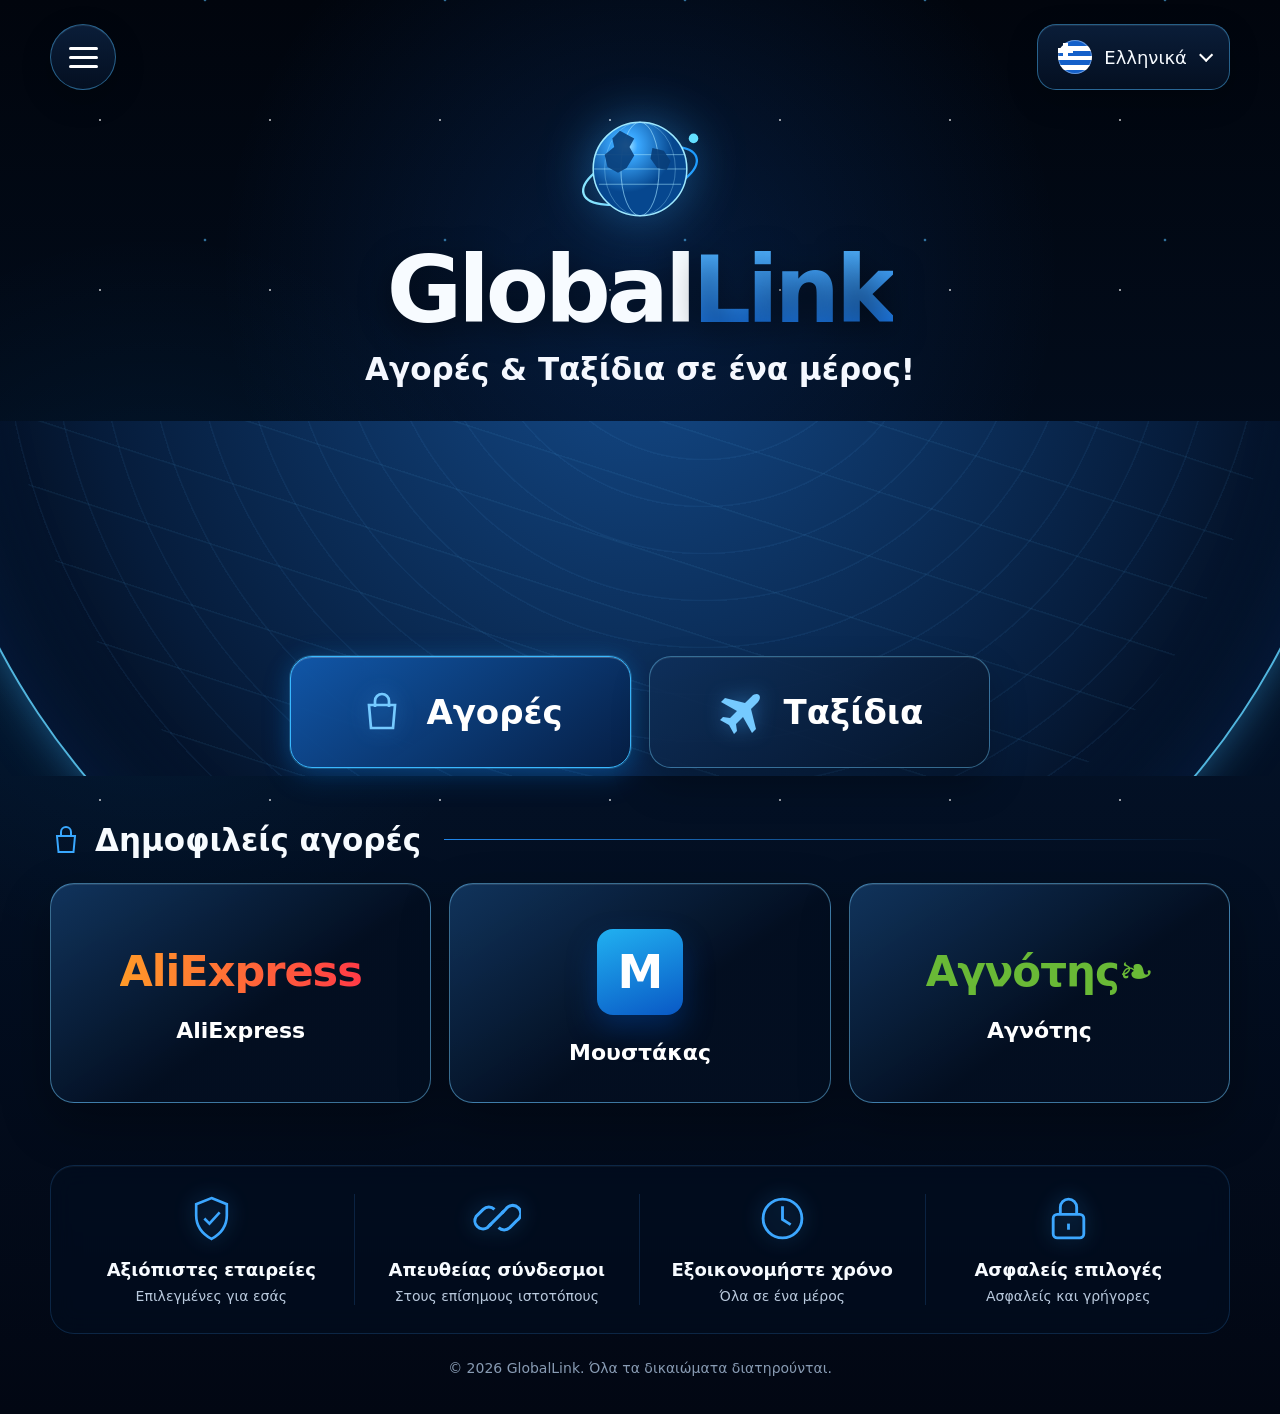
==== commit 3b794434: "Διόρθωση ονομάτων και διακριτικά εφέ" ====
--- a/index.html
+++ b/index.html
@@ -1,1724 +1,894 @@
-<!DOCTYPE html>
-
-<!-- GlobalLink one-screen v8 premium | 7 Linkwise partnerships -->
+<!doctype html>
 <html lang="el">
 <head>
-<meta charset="utf-8"/>
-<meta content="width=device-width, initial-scale=1, viewport-fit=cover" name="viewport"/>
-<meta content="#020b18" name="theme-color"/>
-<meta content="14" name="globallink-version"/>
-<meta content="GlobalLink — αγορές και ταξίδια σε ένα μέρος." name="description"/>
-<title>GlobalLink</title>
-<meta name="globallink-build" content="14-true-color-glass">
-<link href="https://upload.wikimedia.org" rel="preconnect"/>
-<link href="https://en.aegeanair.com" rel="preconnect"/>
-<link href="https://www.olympicair.com" rel="preconnect"/>
-<link href="https://www.kimolistes.com" rel="preconnect"/>
-<style>
+  <meta charset="utf-8" />
+  <meta name="viewport" content="width=device-width, initial-scale=1" />
+  <meta name="theme-color" content="#031022" />
+  <meta name="description" content="GlobalLink — Αγορές και ταξίδια σε ένα μέρος." />
+  <title>GlobalLink — Αγορές & Ταξίδια</title>
+  <style>
     :root {
-      color-scheme: dark;
-      --bg: #020813;
-      --panel: rgba(7, 24, 47, 0.76);
-      --panel-strong: rgba(8, 31, 61, 0.95);
-      --line: rgba(89, 170, 255, 0.34);
+      --bg: #020713;
+      --panel: rgba(9, 27, 54, 0.78);
+      --panel-strong: rgba(6, 22, 46, 0.94);
+      --line: rgba(79, 190, 255, 0.46);
+      --line-soft: rgba(79, 190, 255, 0.18);
+      --blue: #39a8ff;
+      --blue-2: #126ee8;
+      --cyan: #73dbff;
       --text: #f7fbff;
-      --muted: #aabbd0;
-      --blue: #39a4ff;
-      --blue-2: #0f6cff;
-      --radius: 22px;
-    }
-
-    * {
-      box-sizing: border-box;
-      -webkit-tap-highlight-color: transparent;
-    }
-
-    html,
+      --muted: #b9c9dd;
+      --radius: 24px;
+      --shadow: 0 24px 70px rgba(0, 0, 0, 0.42);
+    }
+
+    * { box-sizing: border-box; }
+    html { scroll-behavior: smooth; }
     body {
-      width: 100%;
-      height: 100%;
       margin: 0;
-      overflow: hidden;
-      background: var(--bg);
-      font-family: system-ui, -apple-system, BlinkMacSystemFont, "Segoe UI", sans-serif;
-    }
-
-    body {
-      min-height: 100svh;
       color: var(--text);
-    }
-
-    button,
-    a {
-      font: inherit;
-    }
-
-    button {
-      color: inherit;
-    }
-
-    .app {
-      position: relative;
-      width: 100%;
-      height: 100svh;
-      min-height: 100svh;
-      overflow: hidden;
-      display: grid;
-      grid-template-rows: auto minmax(0, 1fr) auto;
+      font-family: Inter, ui-sans-serif, system-ui, -apple-system, BlinkMacSystemFont, "Segoe UI", sans-serif;
       background:
-        radial-gradient(circle at 50% 32%, rgba(0, 117, 255, 0.16), transparent 31%),
-        radial-gradient(circle at 15% 75%, rgba(0, 212, 255, 0.08), transparent 24%),
-        linear-gradient(180deg, #020813 0%, #031020 45%, #020914 100%);
-      isolation: isolate;
-      padding:
-        max(8px, env(safe-area-inset-top))
-        12px
-        max(8px, env(safe-area-inset-bottom));
-    }
-
-    .app::before {
+        radial-gradient(circle at 50% 19%, rgba(22, 119, 255, 0.17), transparent 32%),
+        radial-gradient(circle at 12% 42%, rgba(0, 160, 255, 0.08), transparent 26%),
+        linear-gradient(180deg, #01050d 0%, #031126 52%, #020713 100%);
+      min-height: 100vh;
+      overflow-x: hidden;
+    }
+
+    body::before {
       content: "";
-      position: absolute;
+      position: fixed;
       inset: 0;
-      z-index: -2;
-      opacity: 0.44;
+      pointer-events: none;
+      z-index: -3;
+      opacity: .7;
       background-image:
-        radial-gradient(circle, rgba(255,255,255,.85) 0 1px, transparent 1.3px),
-        radial-gradient(circle, rgba(93,176,255,.8) 0 1px, transparent 1.25px);
-      background-size: 72px 72px, 118px 118px;
-      background-position: 7px 14px, 36px 50px;
-    }
-
-    .app::after {
-      content: "";
-      position: absolute;
-      inset: 0;
-      z-index: -1;
-      pointer-events: none;
-      background: linear-gradient(180deg, rgba(0,0,0,.08), rgba(0,0,0,.18));
+        radial-gradient(circle, rgba(255,255,255,.85) 0 1px, transparent 1.5px),
+        radial-gradient(circle, rgba(87,191,255,.8) 0 1px, transparent 1.7px);
+      background-size: 170px 170px, 240px 240px;
+      background-position: 15px 35px, 85px 120px;
+      animation: stars 35s linear infinite;
+    }
+
+    @keyframes stars { to { background-position: 185px 205px, 325px 360px; } }
+
+    a { color: inherit; text-decoration: none; }
+    button { font: inherit; }
+
+    .container {
+      width: min(1180px, calc(100% - 34px));
+      margin-inline: auto;
     }
 
     .topbar {
-      min-height: 52px;
       display: flex;
       align-items: center;
       justify-content: space-between;
-      gap: 12px;
-      padding: 0 4px 8px;
-      border-bottom: 1px solid rgba(89,170,255,.18);
-    }
-
-    .brand {
-      min-width: 0;
-      display: flex;
-      align-items: center;
-      gap: 10px;
-    }
-
-    .brand-mark {
-      width: 40px;
-      height: 40px;
-      flex: 0 0 40px;
-      border: 2px solid #28c8ff;
+      padding: 24px 0 10px;
+    }
+
+    .icon-button,
+    .language-button {
+      border: 1px solid var(--line);
+      color: var(--text);
+      background: linear-gradient(180deg, rgba(14, 39, 74, .72), rgba(5, 18, 38, .78));
+      box-shadow: inset 0 1px 0 rgba(255,255,255,.08), 0 10px 30px rgba(0,0,0,.22);
+      backdrop-filter: blur(16px);
+      -webkit-backdrop-filter: blur(16px);
+      cursor: pointer;
+    }
+
+    .icon-button {
+      width: 66px;
+      height: 66px;
       border-radius: 50%;
       display: grid;
       place-items: center;
-      box-shadow: 0 0 24px rgba(32, 184, 255, .28);
-    }
-
-    .brand-mark svg {
+    }
+
+    .hamburger,
+    .hamburger::before,
+    .hamburger::after {
       width: 29px;
-      height: 29px;
-    }
-
-    .brand-name {
-      margin: 0;
-      font-size: clamp(22px, 6vw, 31px);
-      line-height: 1;
-      font-weight: 750;
-      letter-spacing: -0.04em;
-      white-space: nowrap;
-    }
-
-    .brand-name span {
-      color: #39a4ff;
-    }
-
-    .tagline {
-      margin: 4px 0 0;
-      color: var(--muted);
-      font-size: clamp(10px, 2.9vw, 13px);
-      line-height: 1.2;
-      white-space: nowrap;
-    }
-
-    .top-actions {
+      height: 3px;
+      border-radius: 999px;
+      background: #fff;
+      display: block;
+      content: "";
+      transition: .25s ease;
+    }
+    .hamburger { position: relative; }
+    .hamburger::before { position: absolute; top: -9px; }
+    .hamburger::after { position: absolute; top: 9px; }
+
+    .language-wrap { position: relative; }
+    .language-button {
+      min-width: 188px;
+      height: 66px;
+      border-radius: 19px;
       display: flex;
       align-items: center;
-      gap: 6px;
-    }
-
-    .icon-button,
-    .lang-button {
-      min-height: 42px;
-      border: 1px solid rgba(89,170,255,.25);
-      border-radius: 14px;
-      background: rgba(4,17,34,.7);
-      cursor: pointer;
-    }
-
-    .lang-button {
-      padding: 0 11px;
-      display: inline-flex;
-      align-items: center;
-      gap: 6px;
-      font-weight: 700;
-    }
-
-    .icon-button {
-      width: 44px;
-      display: grid;
-      place-items: center;
-    }
-
-    .main {
-      min-height: 0;
-      display: grid;
-      grid-template-rows: auto auto minmax(0, 1fr);
-      gap: 8px;
-      padding: 8px 0 7px;
-    }
-
-    .hero {
-      min-height: 0;
-      display: grid;
-      grid-template-columns: minmax(0, 1fr) clamp(115px, 36vw, 178px);
-      align-items: center;
-      gap: 8px;
-      padding: 2px 4px 0;
-    }
-
-    .hero-copy h1 {
-      margin: 0;
-      max-width: 13ch;
-      font-size: clamp(25px, 7.1vw, 38px);
-      line-height: 1.03;
-      letter-spacing: -0.04em;
-    }
-
-    .hero-copy h1 span {
-      color: #56a9ff;
-    }
-
-    .hero-copy p {
-      margin: 8px 0 0;
-      max-width: 29ch;
-      color: var(--muted);
-      font-size: clamp(11px, 3vw, 14px);
-      line-height: 1.35;
-    }
-
-    .globe-shell {
+      gap: 12px;
+      padding: 0 20px;
+      font-size: 18px;
+    }
+    .flag {
+      width: 34px;
+      height: 34px;
+      border-radius: 50%;
+      background: linear-gradient(#1460c9 0 18%, #fff 18% 31%, #1460c9 31% 46%, #fff 46% 59%, #1460c9 59% 74%, #fff 74% 87%, #1460c9 87%);
       position: relative;
-      width: clamp(115px, 36vw, 178px);
-      aspect-ratio: 1;
-      display: grid;
-      place-items: center;
-    }
-
-    .orbit,
-    .orbit::before {
-      position: absolute;
-      inset: 15%;
-      border: 1px solid rgba(66, 171, 255, .48);
-      border-radius: 50%;
-      content: "";
-      transform: rotate(-18deg) scaleX(1.28);
-    }
-
-    .orbit::before {
-      inset: -7%;
-      transform: rotate(61deg) scaleX(.85);
-      opacity: .8;
-    }
-
-    .globe {
-      position: relative;
-      width: 74%;
-      aspect-ratio: 1;
-      overflow: hidden;
-      border-radius: 50%;
-      border: 1px solid rgba(102, 198, 255, .85);
-      background:
-        linear-gradient(120deg, rgba(255,255,255,.24), transparent 27%),
-        url("assets/earth-map.jpg") center / 205% 100% repeat-x,
-        radial-gradient(circle at 35% 30%, #1da8ff, #07579e 42%, #012743 70%, #001322);
-      box-shadow:
-        inset -18px -12px 28px rgba(0,0,0,.55),
-        inset 10px 8px 20px rgba(132, 222, 255, .18),
-        0 0 34px rgba(0,133,255,.55);
-      animation: rotateEarth 24s linear infinite;
-    }
-
-    .globe::after {
+      box-shadow: inset 0 0 0 1px rgba(255,255,255,.35);
+      flex: 0 0 auto;
+    }
+    .flag::before,
+    .flag::after {
       content: "";
       position: absolute;
+      background: #fff;
+    }
+    .flag::before { width: 15px; height: 5px; top: 8px; left: 0; }
+    .flag::after { width: 5px; height: 15px; top: 3px; left: 5px; }
+
+    .chevron { margin-left: auto; width: 10px; height: 10px; border-right: 2px solid #fff; border-bottom: 2px solid #fff; transform: rotate(45deg) translateY(-3px); }
+
+    .language-menu {
+      position: absolute;
+      right: 0;
+      top: 76px;
+      width: 188px;
+      padding: 9px;
+      border: 1px solid var(--line-soft);
+      border-radius: 17px;
+      background: rgba(5,18,38,.96);
+      box-shadow: var(--shadow);
+      opacity: 0;
+      visibility: hidden;
+      transform: translateY(-8px);
+      transition: .2s ease;
+      z-index: 30;
+    }
+    .language-menu.open { opacity: 1; visibility: visible; transform: none; }
+    .language-menu button {
+      width: 100%;
+      border: 0;
+      color: var(--text);
+      background: transparent;
+      border-radius: 11px;
+      padding: 11px 13px;
+      text-align: left;
+      cursor: pointer;
+    }
+    .language-menu button:hover { background: rgba(65,170,255,.12); }
+
+    .hero {
+      text-align: center;
+      padding: 4px 0 12px;
+      position: relative;
+    }
+
+    .globe-logo {
+      width: min(172px, 42vw);
+      margin: 0 auto -4px;
+      filter: drop-shadow(0 0 26px rgba(48,164,255,.45));
+      animation: globeFloat 5s ease-in-out infinite;
+    }
+    @keyframes globeFloat { 50% { transform: translateY(-7px); } }
+
+    .brand-title {
+      margin: 0;
+      font-size: clamp(54px, 8vw, 92px);
+      letter-spacing: -4px;
+      line-height: .95;
+      font-weight: 800;
+      text-shadow: 0 8px 30px rgba(0,0,0,.5);
+    }
+    .brand-title span {
+      background: linear-gradient(180deg, #57b8ff, #0d68e0);
+      -webkit-background-clip: text;
+      background-clip: text;
+      color: transparent;
+    }
+    .tagline {
+      margin: 16px 0 0;
+      color: #f5f8ff;
+      font-size: clamp(20px, 2.7vw, 31px);
+      font-weight: 600;
+    }
+
+    .earth-wrap {
+      position: relative;
+      margin-top: 22px;
+      height: 355px;
+      overflow: hidden;
+    }
+    .earth {
+      position: absolute;
+      left: 50%;
+      bottom: -260px;
+      transform: translateX(-50%);
+      width: min(1450px, 165vw);
+      aspect-ratio: 1;
+      border-radius: 50%;
+      background:
+        radial-gradient(circle at 50% 34%, rgba(255,255,255,.25), transparent 2%),
+        radial-gradient(circle at 42% 36%, #1e73cf 0 1.1%, transparent 1.7%),
+        radial-gradient(circle at 58% 39%, #59b7ff 0 .9%, transparent 1.5%),
+        radial-gradient(circle at 67% 29%, #f2be76 0 .45%, transparent .9%),
+        radial-gradient(circle at 36% 43%, #f2be76 0 .4%, transparent .9%),
+        radial-gradient(circle at 50% 50%, #144b8b, #061c3b 54%, #020814 74%);
+      border: 2px solid rgba(95,209,255,.86);
+      box-shadow: 0 -12px 50px rgba(61,181,255,.55), inset 0 0 100px rgba(23,119,255,.22);
+    }
+    .earth::before {
+      content: "";
+      position: absolute;
+      inset: 6%;
+      border-radius: 50%;
+      background:
+        repeating-radial-gradient(circle at 55% 47%, transparent 0 45px, rgba(87,180,255,.10) 46px 47px),
+        repeating-linear-gradient(18deg, transparent 0 62px, rgba(95,199,255,.10) 63px 64px);
+      opacity: .7;
+    }
+    .earth::after {
+      content: "";
+      position: absolute;
+      left: 8%;
+      right: 8%;
+      top: -3px;
+      height: 10px;
+      border-radius: 50%;
+      background: #7be2ff;
+      filter: blur(7px);
+      opacity: .8;
+    }
+
+    .network-lines {
+      position: absolute;
       inset: 0;
-      border-radius: inherit;
-      background:
-        radial-gradient(circle at 30% 25%, rgba(255,255,255,.28), transparent 18%),
-        linear-gradient(95deg, transparent 53%, rgba(0,0,0,.48) 79%, rgba(0,0,0,.72));
       pointer-events: none;
     }
-
-    @keyframes rotateEarth {
-      from { background-position: 0 center, 0 center, center; }
-      to   { background-position: 0 center, -205% center, center; }
-    }
-
-    @media (prefers-reduced-motion: reduce) {
-      .globe { animation: none; }
-    }
+    .arc {
+      position: absolute;
+      border: 1px solid rgba(58,168,255,.45);
+      border-color: rgba(58,168,255,.55) transparent transparent transparent;
+      border-radius: 50%;
+      transform: rotate(-5deg);
+      animation: arcPulse 3.4s ease-in-out infinite;
+    }
+    .arc:nth-child(1) { width: 42%; height: 170px; left: 1%; top: 68px; }
+    .arc:nth-child(2) { width: 48%; height: 190px; left: 27%; top: 25px; animation-delay: .8s; }
+    .arc:nth-child(3) { width: 36%; height: 150px; right: 1%; top: 80px; animation-delay: 1.4s; }
+    @keyframes arcPulse { 50% { opacity: .35; filter: drop-shadow(0 0 8px #31a9ff); } }
 
     .tabs {
       display: grid;
-      grid-template-columns: 1fr 1fr;
-      gap: 4px;
-      width: min(100%, 430px);
-      margin: 0 auto;
-      padding: 4px;
-      border: 1px solid var(--line);
-      border-radius: 999px;
-      background: rgba(3, 18, 37, .82);
-    }
-
+      grid-template-columns: repeat(2, minmax(0, 1fr));
+      gap: 18px;
+      width: min(700px, 100%);
+      margin: -120px auto 54px;
+      position: relative;
+      z-index: 4;
+    }
     .tab {
-      min-height: 39px;
-      border: 0;
-      border-radius: 999px;
-      background: transparent;
-      color: #8999ae;
-      cursor: pointer;
-      font-weight: 750;
+      min-height: 112px;
+      border-radius: 22px;
+      border: 1px solid rgba(115,210,255,.42);
+      color: #fff;
+      background: linear-gradient(145deg, rgba(15,48,91,.92), rgba(5,19,40,.93));
       display: flex;
       align-items: center;
       justify-content: center;
-      gap: 8px;
-    }
-
+      gap: 20px;
+      cursor: pointer;
+      font-size: clamp(25px, 4vw, 34px);
+      font-weight: 750;
+      box-shadow: inset 0 1px 0 rgba(255,255,255,.08), 0 18px 36px rgba(0,0,0,.25);
+      transition: transform .25s ease, border-color .25s ease, box-shadow .25s ease;
+    }
+    .tab:hover { transform: translateY(-4px); border-color: var(--cyan); }
     .tab.active {
-      color: #fff;
-      background: linear-gradient(180deg, rgba(23,100,186,.72), rgba(7,42,84,.92));
-      box-shadow:
-        inset 0 0 0 1px rgba(75,183,255,.8),
-        0 0 20px rgba(0,130,255,.2);
-    }
-
-    .panels {
-      min-height: 0;
-      position: relative;
-    }
-
-    .panel {
-      display: none;
-      height: 100%;
-      min-height: 0;
-      grid-template-columns: repeat(2, minmax(0, 1fr));
-      grid-template-rows: repeat(2, minmax(0, 1fr));
-      gap: 8px;
-    }
-
-    .panel.active {
-      display: grid;
-    }
-
-    .partner {
-      min-width: 0;
-      min-height: 0;
-      position: relative;
-      border: 1px solid rgba(96, 180, 255, .34);
-      border-radius: var(--radius);
-      color: #fff;
-      text-decoration: none;
-      background:
-        radial-gradient(circle at 50% 0%, rgba(31, 122, 220, .13), transparent 55%),
-        linear-gradient(145deg, rgba(10,39,74,.88), rgba(2,15,31,.96));
-      display: grid;
-      align-content: center;
-      justify-items: center;
-      gap: 6px;
-      padding: 10px 8px;
-      overflow: hidden;
-      box-shadow:
-        inset 0 1px 0 rgba(255,255,255,.045),
-        0 10px 24px rgba(0,0,0,.13);
-      transition: transform .16s ease, border-color .16s ease, box-shadow .16s ease;
-    }
-
-    .partner::after {
-      content: "↗";
-      width: 25px;
-      height: 25px;
-      display: grid;
-      place-items: center;
-      border: 1px solid rgba(74, 180, 255, .48);
-      border-radius: 50%;
-      background: rgba(11, 74, 135, .34);
-      font-size: 15px;
-      line-height: 1;
-      color: #62c0ff;
-    }
-
-    .partner:hover {
-      border-color: rgba(94, 194, 255, .72);
-      box-shadow:
-        inset 0 1px 0 rgba(255,255,255,.06),
-        0 12px 30px rgba(0, 102, 204, .17);
-    }
-
-    .partner:active {
-      transform: scale(.982);
-    }
-
-    .partner.wide {
-      grid-column: 1 / -1;
-    }
-
-    .panel.shopping .partner {
-      grid-row: auto;
-    }
-
-    .panel.shopping .partner:nth-child(3) {
-      grid-column: 1 / -1;
-    }
-
-    .logo-plate {
-      width: min(90%, 190px);
-      height: clamp(44px, 6.6vh, 58px);
-      display: grid;
-      place-items: center;
-      padding: 7px 12px;
-      overflow: hidden;
-      border: 1px solid rgba(255,255,255,.62);
-      border-radius: 14px;
-      background: rgba(255,255,255,.96);
-      box-shadow:
-        0 8px 22px rgba(0,0,0,.22),
-        inset 0 1px 0 rgba(255,255,255,.9);
-    }
-
-    .logo-plate.mascot {
-      width: clamp(48px, 7.4vh, 62px);
-      height: clamp(48px, 7.4vh, 62px);
-      padding: 0;
-      border-radius: 50%;
-      background: #fff;
-    }
-
-    .partner-logo {
-      display: block;
-      width: 100%;
-      height: 100%;
-      object-fit: contain;
-    }
-
-    .logo-plate.mascot .partner-logo {
-      object-fit: cover;
-    }
-
-    .logo-fallback {
-      max-width: 100%;
-      overflow: hidden;
-      text-align: center;
-      text-overflow: ellipsis;
-      color: #102c55;
-      font-size: clamp(17px, 4.8vw, 25px);
-      line-height: 1;
-      font-weight: 850;
-      letter-spacing: -0.035em;
-      white-space: nowrap;
-    }
-
-    .brand-label {
-      max-width: 100%;
-      overflow: hidden;
-      text-overflow: ellipsis;
-      font-size: clamp(12px, 3.45vw, 16px);
-      font-weight: 720;
-      white-space: nowrap;
-    }
-
-    .footnote {
-      min-height: 36px;
-      border-top: 1px solid rgba(89,170,255,.16);
+      background: linear-gradient(145deg, rgba(17,88,170,.98), rgba(6,30,68,.97));
+      border-color: #39b8ff;
+      box-shadow: inset 0 1px 0 rgba(255,255,255,.13), 0 0 0 1px rgba(47,168,255,.35), 0 0 34px rgba(0,139,255,.4);
+    }
+    .tab svg { width: 48px; height: 48px; color: #75caff; filter: drop-shadow(0 0 10px rgba(67,174,255,.45)); }
+
+    .section { margin: 0 0 62px; }
+    .section-heading {
       display: flex;
       align-items: center;
+      gap: 13px;
+      margin: 0 0 25px;
+      font-size: clamp(23px, 3vw, 31px);
+      font-weight: 750;
+    }
+    .section-heading svg { width: 32px; color: var(--blue); }
+    .section-heading::after {
+      content: "";
+      flex: 1;
+      height: 1px;
+      background: linear-gradient(90deg, rgba(35,147,255,.9), rgba(35,147,255,0));
+      margin-left: 10px;
+    }
+
+    .cards {
+      display: grid;
+      grid-template-columns: repeat(3, minmax(0, 1fr));
+      gap: 18px;
+    }
+    .cards.travel { grid-template-columns: repeat(4, minmax(0, 1fr)); }
+
+    .brand-card {
+      min-height: 220px;
+      position: relative;
+      overflow: hidden;
+      border-radius: var(--radius);
+      border: 1px solid rgba(113,204,255,.5);
+      background: linear-gradient(145deg, rgba(20,60,105,.82), rgba(3,15,33,.95) 57%);
+      box-shadow: inset 0 1px 0 rgba(255,255,255,.10), 0 20px 50px rgba(0,0,0,.31);
+      display: flex;
+      flex-direction: column;
+      align-items: center;
       justify-content: center;
-      gap: 8px;
-      padding: 7px 8px 0;
-      color: var(--muted);
+      gap: 25px;
+      padding: 30px 20px 22px;
+      transition: transform .28s ease, border-color .28s ease, box-shadow .28s ease;
+      isolation: isolate;
+    }
+    .brand-card::before {
+      content: "";
+      position: absolute;
+      width: 55%;
+      height: 160%;
+      left: -75%;
+      top: -25%;
+      transform: rotate(25deg);
+      background: linear-gradient(90deg, transparent, rgba(255,255,255,.18), transparent);
+      transition: left .8s ease;
+      z-index: -1;
+    }
+    .brand-card:hover::before { left: 125%; }
+    .brand-card:hover {
+      transform: translateY(-8px) scale(1.015);
+      border-color: rgba(117,221,255,.95);
+      box-shadow: 0 24px 60px rgba(0,0,0,.38), 0 0 34px rgba(32,154,255,.22);
+    }
+    .brand-card:active { transform: scale(.98); }
+    .brand-card .name { color: #fff; font-size: 22px; font-weight: 600; }
+    .logo-word { font-weight: 850; letter-spacing: -1px; line-height: 1; text-align: center; }
+    .logo-word.aliexpress { font-size: 43px; background: linear-gradient(90deg, #ff9a28, #ff3a46); -webkit-background-clip: text; background-clip: text; color: transparent; }
+    .logo-word.moustakas { width: 86px; height: 86px; border-radius: 16px; display:grid; place-items:center; background: linear-gradient(160deg,#21b1f1,#0958c5); color:#fff; font-size:46px; box-shadow: 0 14px 30px rgba(0,84,191,.35); }
+    .logo-word.agnotis { font-size: 42px; color: #69b936; }
+    .logo-word.aegean { font-size: 34px; letter-spacing: 1px; color: #f3f7ff; }
+    .logo-word.sky { font-size: 35px; color: #f5f7ff; }
+    .logo-word.sky small { display:block; font-size:23px; font-weight:500; letter-spacing:0; }
+    .logo-word.ryanair { font-size: 31px; color:#f5f6ff; }
+    .logo-word.ryanair b { color:#ffd22f; margin-right:5px; }
+    .logo-word.wizz { font-size: 51px; color:#ff3bbf; font-style: italic; }
+
+    .features {
+      display: grid;
+      grid-template-columns: repeat(4, minmax(0, 1fr));
+      gap: 0;
+      padding: 28px 18px;
+      border-radius: 24px;
+      border: 1px solid rgba(65,162,255,.18);
+      background: rgba(3,15,33,.58);
+      box-shadow: inset 0 1px 0 rgba(255,255,255,.04);
+      backdrop-filter: blur(12px);
+      -webkit-backdrop-filter: blur(12px);
+    }
+    .feature {
       text-align: center;
-      font-size: clamp(9px, 2.5vw, 11px);
-      line-height: 1.25;
-    }
-
-    .footnote span {
-      flex: 0 0 20px;
-      width: 20px;
-      height: 20px;
-      border: 1px solid rgba(67,176,255,.75);
-      border-radius: 50%;
-      display: grid;
-      place-items: center;
-      color: #61bdff;
-      font-weight: 800;
-    }
-
-    .overlay {
+      padding: 0 20px;
+      border-right: 1px solid rgba(64,157,255,.17);
+    }
+    .feature:last-child { border-right: 0; }
+    .feature svg { width: 49px; height: 49px; color: #3ca7ff; margin-bottom: 12px; filter: drop-shadow(0 0 10px rgba(58,166,255,.45)); }
+    .feature strong { display:block; font-size: 18px; margin-bottom: 6px; }
+    .feature span { color: var(--muted); font-size: 14px; }
+
+    footer { color: #889bb3; text-align: center; padding: 26px 0 38px; font-size: 14px; }
+
+    .drawer-backdrop {
+      position: fixed;
+      inset: 0;
+      background: rgba(0,5,13,.64);
+      backdrop-filter: blur(5px);
+      -webkit-backdrop-filter: blur(5px);
+      opacity: 0;
+      visibility: hidden;
+      transition: .25s ease;
+      z-index: 40;
+    }
+    .drawer-backdrop.open { opacity: 1; visibility: visible; }
+    .drawer {
       position: absolute;
-      inset: 0;
-      z-index: 20;
-      display: none;
-      place-items: center;
-      padding: 18px;
-      background: rgba(0, 5, 12, .76);
-      backdrop-filter: blur(10px);
-    }
-
-    .overlay.open {
-      display: grid;
-    }
-
-    .modal {
-      width: min(100%, 430px);
-      border: 1px solid var(--line);
-      border-radius: 24px;
-      background: var(--panel-strong);
-      padding: 18px;
-      box-shadow: 0 26px 80px rgba(0,0,0,.45);
-    }
-
-    .modal h2 {
-      margin: 0 0 8px;
-      font-size: 22px;
-    }
-
-    .modal p {
-      margin: 0;
-      color: var(--muted);
-      line-height: 1.5;
-    }
-
-    .close-button {
-      width: 100%;
-      min-height: 44px;
-      margin-top: 16px;
-      border: 1px solid rgba(86,179,255,.6);
-      border-radius: 14px;
-      background: rgba(22,93,165,.42);
-      color: #fff;
-      font-weight: 750;
-      cursor: pointer;
-    }
-
-    @media (max-height: 720px) {
-      .app {
-        padding-top: max(5px, env(safe-area-inset-top));
-        padding-bottom: max(5px, env(safe-area-inset-bottom));
-      }
-
-      .topbar {
-        min-height: 46px;
-        padding-bottom: 5px;
-      }
-
-      .brand-mark {
-        width: 34px;
-        height: 34px;
-        flex-basis: 34px;
-      }
-
-      .brand-mark svg {
-        width: 24px;
-        height: 24px;
-      }
-
-      .tagline {
-        display: none;
-      }
-
-      .main {
-        gap: 5px;
-        padding: 5px 0;
-      }
-
-      .hero {
-        grid-template-columns: minmax(0, 1fr) clamp(94px, 28vw, 125px);
-      }
-
-      .hero-copy h1 {
-        font-size: clamp(22px, 6.5vw, 30px);
-      }
-
-      .hero-copy p {
-        margin-top: 5px;
-        font-size: 10px;
-      }
-
-      .tabs {
-        padding: 3px;
-      }
-
-      .tab {
-        min-height: 34px;
-      }
-
-      .panel {
-        gap: 6px;
-      }
-
-      .partner {
-        border-radius: 17px;
-        gap: 3px;
-        padding: 7px 6px;
-      }
-
-      .partner::after {
-        font-size: 17px;
-      }
-
-      .logo-plate {
-        height: 38px;
-        padding: 5px 9px;
-        border-radius: 11px;
-      }
-
-      .logo-plate.mascot {
-        width: 42px;
-        height: 42px;
-        padding: 0;
-      }
-
-      .logo-fallback {
-        font-size: 17px;
-      }
-
-      .brand-label {
-        font-size: 11px;
-      }
-
-      .footnote {
-        min-height: 28px;
-        padding-top: 5px;
-        font-size: 8px;
-      }
-    }
-
-    @media (max-height: 600px) {
-      .hero-copy p {
-        display: none;
-      }
-
-      .hero {
-        grid-template-columns: minmax(0, 1fr) 86px;
-      }
-
-      .globe-shell {
-        width: 86px;
-      }
-
-      .footnote {
-        white-space: nowrap;
-        overflow: hidden;
-        text-overflow: ellipsis;
-      }
-    }
-
-    @media (min-width: 700px) {
-      .app {
-        max-width: 520px;
-        margin: 0 auto;
-        border-inline: 1px solid rgba(89,170,255,.16);
-      }
-    }
-  
-    .logo-plate .partner-logo {
-      width: auto;
-      max-width: 88%;
-      height: auto;
-      max-height: 76%;
-      object-fit: contain;
-      object-position: center;
-    }
-
-    .logo-plate.mascot .partner-logo {
-      width: 100%;
-      max-width: none;
-      height: 100%;
-      max-height: none;
-      object-fit: contain;
-    }
-
-    .logo-plate.agnotis-plate .partner-logo {
-      max-width: 91%;
-      max-height: 82%;
-    }
-
-    .logo-plate.kiwi-plate .partner-logo {
-      max-width: 86%;
-      max-height: 72%;
-    }
-
-  
-    /* v7: fixed partner logo sizing */
-    .logo-plate.agnotis-plate,
-    .logo-plate.kiwi-plate {
-      width: min(90%, 210px);
-      height: clamp(48px, 7vh, 62px);
-      padding: 0;
-      background: #fff;
-      overflow: hidden;
-    }
-
-    .logo-plate.agnotis-plate .partner-logo,
-    .logo-plate.kiwi-plate .partner-logo {
-      display: block;
-      width: 100%;
-      height: 100%;
-      max-width: 100%;
-      max-height: 100%;
-      object-fit: contain;
-      object-position: center;
-    }
-
-    @media (max-height: 720px) {
-      .logo-plate.agnotis-plate,
-      .logo-plate.kiwi-plate {
-        height: 42px;
-      }
-    }
-
-
-  /* GLOBALINK PREMIUM V8 */
-
-  :root {
-    --bg: #010712;
-    --panel: rgba(7, 25, 51, 0.78);
-    --panel-strong: rgba(5, 24, 49, 0.97);
-    --line: rgba(89, 184, 255, 0.42);
-    --muted: #b7c9df;
-    --radius: 24px;
-  }
-
-  .app {
-    background:
-      radial-gradient(circle at 88% 13%, rgba(0, 153, 255, .22), transparent 27%),
-      radial-gradient(circle at 9% 76%, rgba(0, 225, 255, .11), transparent 25%),
-      radial-gradient(circle at 48% 48%, rgba(10, 71, 145, .12), transparent 42%),
-      linear-gradient(165deg, #010611 0%, #031329 48%, #010713 100%);
-  }
-
-  .app::before {
-    opacity: .62;
-    background-size: 62px 62px, 105px 105px;
-    animation: premiumStars 38s linear infinite;
-  }
-
-  @keyframes premiumStars {
-    from {
-      background-position: 7px 14px, 36px 50px;
-    }
-
-    to {
-      background-position: 69px 76px, -69px 155px;
-    }
-  }
-
-  .topbar {
-    min-height: 58px;
-    margin-bottom: 2px;
-    padding: 7px 8px;
-    border: 1px solid rgba(84, 180, 255, .28);
-    border-radius: 19px;
-    background:
-      linear-gradient(145deg, rgba(11, 42, 80, .72), rgba(2, 15, 31, .72));
-    box-shadow:
-      inset 0 1px 0 rgba(255, 255, 255, .07),
-      0 13px 32px rgba(0, 0, 0, .22),
-      0 0 28px rgba(0, 119, 255, .08);
-    backdrop-filter: blur(16px);
-  }
-
-  .brand-mark {
-    border-color: #56d5ff;
-    background:
-      radial-gradient(circle at 32% 24%, rgba(255,255,255,.25), transparent 27%),
-      linear-gradient(145deg, rgba(15, 140, 238, .5), rgba(3, 35, 73, .65));
-    color: #a8eaff;
-    box-shadow:
-      inset 0 0 14px rgba(92, 213, 255, .18),
-      0 0 25px rgba(38, 183, 255, .32);
-  }
-
-  .brand-name {
-    text-shadow: 0 0 21px rgba(68, 177, 255, .16);
-  }
-
-  .brand-name span {
-    background: linear-gradient(90deg, #55c5ff, #4285ff);
-    -webkit-background-clip: text;
-    background-clip: text;
-    color: transparent;
-  }
-
-  .tagline {
-    color: #b9cde3;
-  }
-
-  .icon-button,
-  .lang-button {
-    border-color: rgba(93, 193, 255, .35);
-    background:
-      linear-gradient(145deg, rgba(15, 55, 100, .72), rgba(3, 20, 42, .88));
-    box-shadow:
-      inset 0 1px 0 rgba(255,255,255,.07),
-      0 8px 19px rgba(0,0,0,.16);
-    backdrop-filter: blur(10px);
-  }
-
-  .icon-button:active,
-  .lang-button:active {
-    transform: scale(.96);
-  }
-
-  .main {
-    gap: 9px;
-  }
-
-  .hero {
-    position: relative;
-    padding: 5px 7px 1px;
-  }
-
-  .hero-copy::before {
-    content: "ΕΠΙΛΕΓΜΕΝΕΣ ΣΥΝΕΡΓΑΣΙΕΣ";
-    display: inline-flex;
-    align-items: center;
-    min-height: 22px;
-    margin-bottom: 7px;
-    padding: 0 9px;
-    border: 1px solid rgba(81, 189, 255, .32);
-    border-radius: 999px;
-    background: rgba(7, 48, 88, .48);
-    color: #75cbff;
-    font-size: 8px;
-    font-weight: 850;
-    letter-spacing: .13em;
-    box-shadow: inset 0 1px 0 rgba(255,255,255,.05);
-  }
-
-  .hero-copy h1 {
-    text-shadow: 0 7px 25px rgba(0, 0, 0, .28);
-  }
-
-  .hero-copy h1 span {
-    background: linear-gradient(90deg, #66d4ff, #4a81ff);
-    -webkit-background-clip: text;
-    background-clip: text;
-    color: transparent;
-  }
-
-  .hero-copy p {
-    color: #b6c8dd;
-  }
-
-  .globe-shell {
-    filter: drop-shadow(0 12px 24px rgba(0, 111, 255, .28));
-  }
-
-  .globe-shell::before {
-    content: "";
-    position: absolute;
-    inset: 12%;
-    border-radius: 50%;
-    background: rgba(0, 151, 255, .18);
-    filter: blur(18px);
-  }
-
-  .orbit {
-    box-shadow: 0 0 15px rgba(59, 180, 255, .13);
-  }
-
-  .globe {
-    border: 1px solid rgba(119, 220, 255, .95);
-    animation-duration: 19s;
-    box-shadow:
-      inset -18px -12px 28px rgba(0,0,0,.55),
-      inset 10px 8px 20px rgba(132,222,255,.21),
-      0 0 38px rgba(0,133,255,.62);
-  }
-
-  .tabs {
-    padding: 5px;
-    border-color: rgba(93, 188, 255, .42);
-    background:
-      linear-gradient(145deg, rgba(8, 39, 76, .85), rgba(2, 16, 34, .92));
-    box-shadow:
-      inset 0 1px 0 rgba(255,255,255,.06),
-      0 10px 25px rgba(0,0,0,.16);
-    backdrop-filter: blur(13px);
-  }
-
-  .tab {
-    position: relative;
-    color: #9aacc2;
-    transition:
-      color .2s ease,
-      background .2s ease,
-      transform .16s ease;
-  }
-
-  .tab::after {
-    min-width: 21px;
-    height: 21px;
-    padding: 0 5px;
-    border: 1px solid rgba(106, 195, 255, .25);
-    border-radius: 999px;
-    display: grid;
-    place-items: center;
-    background: rgba(3, 24, 49, .55);
-    color: #a9bad0;
-    font-size: 10px;
-    font-weight: 800;
-  }
-
-  #shoppingTab::after {
-    content: "3";
-  }
-
-  #travelTab::after {
-    content: "4";
-  }
-
-  .tab.active {
-    background:
-      radial-gradient(circle at 50% 0%, rgba(82, 192, 255, .22), transparent 65%),
-      linear-gradient(180deg, rgba(25, 111, 207, .88), rgba(7, 45, 91, .96));
-    box-shadow:
-      inset 0 0 0 1px rgba(100, 206, 255, .88),
-      0 0 22px rgba(0, 136, 255, .24);
-  }
-
-  .tab.active::after {
-    border-color: rgba(255,255,255,.28);
-    background: rgba(255,255,255,.13);
-    color: #fff;
-  }
-
-  .tab:active {
-    transform: scale(.98);
-  }
-
-  .panel.active .partner {
-    animation: partnerEntrance .38s ease both;
-  }
-
-  .panel.active .partner:nth-child(2) {
-    animation-delay: .04s;
-  }
-
-  .panel.active .partner:nth-child(3) {
-    animation-delay: .08s;
-  }
-
-  .panel.active .partner:nth-child(4) {
-    animation-delay: .12s;
-  }
-
-  @keyframes partnerEntrance {
-    from {
-      opacity: 0;
-      transform: translateY(9px) scale(.975);
-    }
-
-    to {
-      opacity: 1;
-      transform: translateY(0) scale(1);
-    }
-  }
-
-  .partner {
-    --accent-rgb: 58, 171, 255;
-    border-color: rgba(var(--accent-rgb), .44);
-    background:
-      radial-gradient(circle at 20% 0%, rgba(var(--accent-rgb), .19), transparent 48%),
-      linear-gradient(145deg, rgba(11, 43, 81, .92), rgba(2, 15, 31, .98));
-    box-shadow:
-      inset 0 1px 0 rgba(255,255,255,.07),
-      inset 0 0 30px rgba(var(--accent-rgb), .035),
-      0 13px 30px rgba(0,0,0,.19);
-    backdrop-filter: blur(15px);
-    isolation: isolate;
-  }
-
-  .shopping .partner:nth-child(1) {
-    --accent-rgb: 255, 103, 65;
-  }
-
-  .shopping .partner:nth-child(2) {
-    --accent-rgb: 255, 68, 83;
-  }
-
-  .shopping .partner:nth-child(3) {
-    --accent-rgb: 49, 194, 140;
-  }
-
-  .travel .partner:nth-child(1) {
-    --accent-rgb: 46, 151, 255;
-  }
-
-  .travel .partner:nth-child(2) {
-    --accent-rgb: 40, 185, 255;
-  }
-
-  .travel .partner:nth-child(3) {
-    --accent-rgb: 233, 73, 73;
-  }
-
-  .travel .partner:nth-child(4) {
-    --accent-rgb: 94, 200, 84;
-  }
-
-  .partner::before {
-    content: "ΑΓΟΡΕΣ";
-    position: absolute;
-    top: 8px;
-    left: 9px;
-    z-index: 2;
-    padding: 4px 7px;
-    border: 1px solid rgba(var(--accent-rgb), .27);
-    border-radius: 999px;
-    background: rgba(2, 14, 29, .58);
-    color: rgba(225, 242, 255, .84);
-    font-size: 7px;
-    font-weight: 850;
-    letter-spacing: .11em;
-    pointer-events: none;
-  }
-
-  .travel .partner::before {
-    content: "ΤΑΞΙΔΙ";
-  }
-
-  .partner::after {
-    content: "↗";
-    position: absolute;
-    right: 8px;
-    bottom: 8px;
-    z-index: 2;
-    width: 29px;
-    height: 29px;
-    border-color: rgba(var(--accent-rgb), .55);
-    background:
-      linear-gradient(145deg, rgba(var(--accent-rgb), .3), rgba(3, 27, 53, .78));
-    color: #dff5ff;
-    box-shadow:
-      inset 0 1px 0 rgba(255,255,255,.11),
-      0 5px 14px rgba(0,0,0,.16);
-    pointer-events: none;
-  }
-
-  .partner:hover {
-    border-color: rgba(var(--accent-rgb), .84);
-    transform: translateY(-2px);
-    box-shadow:
-      inset 0 1px 0 rgba(255,255,255,.09),
-      inset 0 0 34px rgba(var(--accent-rgb), .055),
-      0 17px 38px rgba(0, 87, 175, .22);
-  }
-
-  .partner:active {
-    transform: scale(.975);
-  }
-
-  .logo-plate {
-    width: min(88%, 202px);
-    height: clamp(48px, 7vh, 64px);
-    border-color: rgba(255,255,255,.88);
-    border-radius: 16px;
-    background:
-      radial-gradient(circle at 30% 10%, #fff, #f5f8fc 76%);
-    box-shadow:
-      inset 0 1px 0 rgba(255,255,255,1),
-      0 10px 25px rgba(0,0,0,.25);
-    transition:
-      transform .18s ease,
-      box-shadow .18s ease;
-  }
-
-  .partner:hover .logo-plate {
-    transform: translateY(-2px) scale(1.018);
-    box-shadow:
-      inset 0 1px 0 #fff,
-      0 14px 29px rgba(0,0,0,.29);
-  }
-
-  .logo-plate.mascot {
-    box-shadow:
-      0 0 0 4px rgba(255,255,255,.07),
-      0 10px 25px rgba(0,0,0,.25);
-  }
-
-  .brand-label {
-    color: #f7fbff;
-    font-weight: 820;
-    letter-spacing: -.015em;
-    text-shadow: 0 3px 11px rgba(0,0,0,.32);
-  }
-
-  .footnote {
-    min-height: 39px;
-    margin-top: 1px;
-    padding: 6px 9px;
-    border: 1px solid rgba(89, 177, 255, .2);
-    border-radius: 15px;
-    background: rgba(4, 22, 44, .58);
-    box-shadow: inset 0 1px 0 rgba(255,255,255,.035);
-    backdrop-filter: blur(11px);
-  }
-
-  .modal {
-    border-color: rgba(100, 195, 255, .46);
-    background:
-      radial-gradient(circle at 50% 0%, rgba(30, 123, 221, .18), transparent 48%),
-      linear-gradient(155deg, rgba(8, 39, 75, .98), rgba(2, 16, 34, .99));
-    box-shadow:
-      inset 0 1px 0 rgba(255,255,255,.07),
-      0 30px 90px rgba(0,0,0,.58);
-  }
-
-  .close-button {
-    background:
-      linear-gradient(180deg, rgba(31, 126, 218, .67), rgba(10, 61, 119, .8));
-    box-shadow: inset 0 1px 0 rgba(255,255,255,.08);
-  }
-
-  @media (max-height: 720px) {
-    .topbar {
-      min-height: 48px;
-      padding: 4px 6px;
-      border-radius: 16px;
-    }
-
-    .hero-copy::before {
-      display: none;
-    }
-
-    .partner::before {
-      top: 5px;
-      left: 6px;
-      padding: 3px 5px;
-      font-size: 6px;
-    }
-
-    .partner::after {
-      right: 6px;
-      bottom: 6px;
-      width: 24px;
-      height: 24px;
-      font-size: 13px;
-    }
-
-    .logo-plate {
-      height: 42px;
-    }
-
-    .footnote {
-      min-height: 30px;
-      padding: 4px 6px;
-    }
-  }
-
-  @media (max-height: 600px) {
-    .partner::before {
-      display: none;
-    }
-
-    .partner::after {
-      width: 22px;
-      height: 22px;
-    }
-  }
-
-  @media (prefers-reduced-motion: reduce) {
-    .app::before,
-    .panel.active .partner {
-      animation: none;
-    }
-  }
-
-
-
-
-
-
-
-
-
-
-
-/* GENUINE GLASS LOGOS V13 START */
-
-.partner .logo-plate,
-.partner .logo-plate.mascot,
-.partner .logo-plate.agnotis-plate,
-.partner .logo-plate.kiwi-plate {
-  --glass-rgb: 90, 170, 255;
-
-  position: relative;
-  width: min(91%, 218px);
-  height: clamp(52px, 7.4vh, 66px);
-  padding: 0;
-  overflow: hidden;
-  display: block;
-
-  border: 1px solid rgba(255,255,255,.92);
-  border-radius: 18px;
-
-  background:
-    linear-gradient(
-      180deg,
-      rgba(255,255,255,.40) 0%,
-      rgba(255,255,255,.14) 22%,
-      rgba(255,255,255,.05) 23%,
-      rgba(255,255,255,.03) 100%
-    ),
-    linear-gradient(
-      135deg,
-      rgba(255,255,255,.24) 0%,
-      rgba(var(--glass-rgb), .18) 46%,
-      rgba(var(--glass-rgb), .34) 100%
-    );
-
-  box-shadow:
-    inset 0 1px 0 rgba(255,255,255,1),
-    inset 0 -1px 0 rgba(255,255,255,.20),
-    inset 0 -16px 26px rgba(var(--glass-rgb), .14),
-    0 0 0 1px rgba(255,255,255,.07),
-    0 0 22px rgba(var(--glass-rgb), .24),
-    0 10px 24px rgba(0,0,0,.26);
-
-  backdrop-filter: blur(14px) saturate(155%);
-  -webkit-backdrop-filter: blur(14px) saturate(155%);
-}
-
-.partner .logo-plate::before {
-  content: "";
-  position: absolute;
-  z-index: 2;
-  left: 6%;
-  right: 6%;
-  top: 4px;
-  height: 40%;
-  border-radius: 999px;
-  background:
-    linear-gradient(
-      180deg,
-      rgba(255,255,255,.82),
-      rgba(255,255,255,.14) 72%,
-      transparent
-    );
-  pointer-events: none;
-}
-
-.partner .logo-plate::after {
-  content: "";
-  position: absolute;
-  z-index: 2;
-  inset: 0;
-  border-radius: inherit;
-  box-shadow:
-    inset 0 0 16px rgba(100,190,255,.10),
-    inset 0 -12px 20px rgba(var(--glass-rgb), .08);
-  pointer-events: none;
-}
-
-.partner .partner-logo.genuine-logo {
-  position: relative;
-  z-index: 1;
-  display: block;
-  width: 100%;
-  height: 100%;
-  max-width: none;
-  max-height: none;
-  object-fit: cover;
-  object-position: center;
-  filter: saturate(1.02) contrast(1.02);
-}
-
-/* Χρώμα γυαλιού ανά εταιρεία */
-.shopping .partner:nth-child(1) .logo-plate { --glass-rgb: 255, 96, 140; }   /* AliExpress */
-.shopping .partner:nth-child(2) .logo-plate { --glass-rgb: 84, 154, 255; }   /* Μουστάκας */
-.shopping .partner:nth-child(3) .logo-plate { --glass-rgb: 60, 194, 145; }   /* Αγνότης */
-
-.travel .partner:nth-child(1) .logo-plate { --glass-rgb: 54, 120, 255; }     /* Aegean */
-.travel .partner:nth-child(2) .logo-plate { --glass-rgb: 60, 188, 255; }     /* Olympic */
-.travel .partner:nth-child(3) .logo-plate { --glass-rgb: 228, 82, 120; }     /* Croatia */
-.travel .partner:nth-child(4) .logo-plate { --glass-rgb: 44, 192, 172; }     /* Kiwi */
-
-.partner:hover .logo-plate {
-  transform: translateY(-2px) scale(1.02);
-  border-color: rgba(255,255,255,1);
-  box-shadow:
-    inset 0 1px 0 rgba(255,255,255,1),
-    inset 0 -1px 0 rgba(255,255,255,.24),
-    inset 0 -16px 28px rgba(var(--glass-rgb), .18),
-    0 0 0 1px rgba(255,255,255,.09),
-    0 0 28px rgba(var(--glass-rgb), .34),
-    0 14px 28px rgba(0,0,0,.30);
-}
-
-@media (max-height: 720px) {
-  .partner .logo-plate,
-  .partner .logo-plate.mascot,
-  .partner .logo-plate.agnotis-plate,
-  .partner .logo-plate.kiwi-plate {
-    height: 43px;
-    border-radius: 14px;
-  }
-}
-
-@media (max-height: 600px) {
-  .partner .logo-plate,
-  .partner .logo-plate.mascot,
-  .partner .logo-plate.agnotis-plate,
-  .partner .logo-plate.kiwi-plate {
-    height: 37px;
-    border-radius: 12px;
-  }
-}
-
-/* GENUINE GLASS LOGOS V13 END */
-
-
-/* TRUE COLOR GLASS V14 START */
-
-.partner .logo-plate,
-.partner .logo-plate.mascot,
-.partner .logo-plate.agnotis-plate,
-.partner .logo-plate.kiwi-plate {
-  --glass-rgb: 70, 165, 255;
-
+      left: 0;
+      top: 0;
+      bottom: 0;
+      width: min(360px, 86vw);
+      padding: 26px;
+      background: linear-gradient(180deg, #06182f, #020a17);
+      border-right: 1px solid rgba(79,190,255,.25);
+      transform: translateX(-100%);
+      transition: .3s ease;
+    }
+    .drawer-backdrop.open .drawer { transform: none; }
+    .drawer h2 { margin: 72px 0 20px; font-size: 27px; }
+    .drawer a { display:block; padding: 15px 14px; border-radius: 12px; color: #dcecff; }
+    .drawer a:hover { background: rgba(54,159,255,.12); }
+
+    .panel-content { animation: panelIn .5s ease both; }
+    @keyframes panelIn { from { opacity: 0; transform: translateY(18px); } }
+
+    @media (max-width: 900px) {
+      .cards.travel { grid-template-columns: repeat(2, minmax(0, 1fr)); }
+      .features { grid-template-columns: repeat(2, minmax(0, 1fr)); row-gap: 28px; }
+      .feature:nth-child(2) { border-right: 0; }
+    }
+
+    @media (max-width: 640px) {
+      .container { width: min(100% - 22px, 1180px); }
+      .topbar { padding-top: 16px; }
+      .icon-button { width: 56px; height: 56px; }
+      .language-button { min-width: 148px; height: 56px; padding: 0 14px; font-size: 16px; }
+      .flag { width: 29px; height: 29px; }
+      .brand-title { letter-spacing: -2.5px; }
+      .earth-wrap { height: 290px; }
+      .earth { bottom: -230px; width: 180vw; }
+      .tabs { margin-top: -92px; gap: 10px; }
+      .tab { min-height: 88px; border-radius: 17px; gap: 10px; font-size: 24px; }
+      .tab svg { width: 35px; height: 35px; }
+      .cards, .cards.travel { grid-template-columns: 1fr; }
+      .brand-card { min-height: 190px; }
+      .features { grid-template-columns: 1fr; padding: 12px 18px; }
+      .feature { border-right: 0; border-bottom: 1px solid rgba(64,157,255,.17); padding: 22px 10px; }
+      .feature:last-child { border-bottom: 0; }
+      .section { margin-bottom: 46px; }
+    }
+
+    @media (prefers-reduced-motion: reduce) {
+      *, *::before, *::after { animation: none !important; transition: none !important; scroll-behavior: auto !important; }
+    }
+  </style>
+
+<!-- GLOBALLINK_EFFECTS_V2_START -->
+<style>
+/* GlobalLink: διακριτικά επαγγελματικά εφέ */
+:root {
+  --gl-motion: cubic-bezier(.22,.8,.25,1);
+}
+
+/* Ομαλό πάτημα και φωτισμός καρτών */
+:is(.partner-card,.brand-card,.company-card,.card-link) {
   position: relative;
   isolation: isolate;
   overflow: hidden;
-
-  border: 1px solid rgba(255,255,255,.92);
-  border-radius: 18px;
-
-  background:
-    linear-gradient(
-      145deg,
-      rgba(255,255,255,.65) 0%,
-      rgba(var(--glass-rgb), .38) 35%,
-      rgba(var(--glass-rgb), .72) 100%
-    );
-
-  box-shadow:
-    inset 0 2px 2px rgba(255,255,255,.92),
-    inset 0 -12px 24px rgba(var(--glass-rgb), .28),
-    inset 0 0 18px rgba(255,255,255,.22),
-    0 0 0 2px rgba(255,255,255,.08),
-    0 0 26px rgba(var(--glass-rgb), .45),
-    0 11px 25px rgba(0,0,0,.28);
-
-  backdrop-filter: blur(15px) saturate(175%);
-  -webkit-backdrop-filter: blur(15px) saturate(175%);
-}
-
-.partner .logo-plate::before {
+  transform: translateZ(0);
+  transition:
+    transform .34s var(--gl-motion),
+    border-color .34s ease,
+    box-shadow .34s ease,
+    filter .34s ease;
+  -webkit-tap-highlight-color: transparent;
+}
+
+:is(.partner-card,.brand-card,.company-card,.card-link):hover {
+  transform: translateY(-5px) scale(1.012);
+  filter: brightness(1.06);
+}
+
+:is(.partner-card,.brand-card,.company-card,.card-link):active {
+  transform: scale(.975);
+  transition-duration: .11s;
+}
+
+/* Φωτεινή αντανάκλαση επάνω στο γυαλί των λογοτύπων */
+:is(.logo-plate,.logo-box,.brand-logo,.logo-wrap,.partner-logo) {
+  position: relative;
+  overflow: hidden;
+  isolation: isolate;
+}
+
+:is(.logo-plate,.logo-box,.brand-logo,.logo-wrap,.partner-logo)::after {
   content: "";
   position: absolute;
   z-index: 3;
-
-  top: 4px;
-  left: 7%;
-  right: 7%;
-  height: 38%;
-
+  inset: -45% auto -45% -65%;
+  width: 38%;
+  pointer-events: none;
+  transform: rotate(18deg);
+  background: linear-gradient(
+    90deg,
+    transparent,
+    rgba(255,255,255,.08),
+    rgba(255,255,255,.72),
+    rgba(255,255,255,.11),
+    transparent
+  );
+  filter: blur(2px);
+  animation: gl-logo-shine 5.8s var(--gl-motion) infinite;
+}
+
+:is(.partner-card,.brand-card,.company-card,.card-link):nth-child(2)
+:is(.logo-plate,.logo-box,.brand-logo,.logo-wrap,.partner-logo)::after { animation-delay: .7s; }
+
+:is(.partner-card,.brand-card,.company-card,.card-link):nth-child(3)
+:is(.logo-plate,.logo-box,.brand-logo,.logo-wrap,.partner-logo)::after { animation-delay: 1.4s; }
+
+:is(.partner-card,.brand-card,.company-card,.card-link):nth-child(4)
+:is(.logo-plate,.logo-box,.brand-logo,.logo-wrap,.partner-logo)::after { animation-delay: 2.1s; }
+
+@keyframes gl-logo-shine {
+  0%, 56% { left: -65%; opacity: 0; }
+  61% { opacity: .95; }
+  77% { left: 130%; opacity: 0; }
+  100% { left: 130%; opacity: 0; }
+}
+
+/* Εμφάνιση των καρτών μία-μία */
+.gl-card-reveal {
+  opacity: 0;
+  transform: translateY(18px) scale(.985);
+}
+
+.gl-card-reveal.gl-visible {
+  opacity: 1;
+  transform: translateY(0) scale(1);
+  transition:
+    opacity .52s ease,
+    transform .58s var(--gl-motion);
+}
+
+/* Ομαλή αλλαγή Αγορών / Ταξιδιών */
+.gl-panel-enter {
+  animation: gl-panel-enter .48s var(--gl-motion) both;
+}
+
+@keyframes gl-panel-enter {
+  from {
+    opacity: 0;
+    transform: translateY(12px);
+    filter: blur(3px);
+  }
+  to {
+    opacity: 1;
+    transform: translateY(0);
+    filter: blur(0);
+  }
+}
+
+/* Φωτεινός κυματισμός στο σημείο πατήματος */
+.gl-ripple {
+  position: absolute;
+  z-index: 20;
+  width: 18px;
+  height: 18px;
   border-radius: 999px;
-
-  background:
-    linear-gradient(
-      180deg,
-      rgba(255,255,255,.92),
-      rgba(255,255,255,.22) 70%,
-      transparent
-    );
-
   pointer-events: none;
-}
-
-.partner .logo-plate::after {
-  content: "";
-  position: absolute;
-  z-index: 3;
-  inset: 0;
-
-  border-radius: inherit;
-
-  background:
-    linear-gradient(
-      110deg,
-      transparent 0%,
-      rgba(255,255,255,.24) 25%,
-      transparent 46%
-    );
-
+  background: rgba(135,224,255,.45);
+  border: 1px solid rgba(255,255,255,.72);
+  transform: translate(-50%,-50%) scale(0);
+  animation: gl-ripple .58s ease-out forwards;
+}
+
+@keyframes gl-ripple {
+  to {
+    opacity: 0;
+    transform: translate(-50%,-50%) scale(10);
+  }
+}
+
+/* Πιο καθαρό ενεργό κουμπί κατηγορίας */
+:is(.tab,.category-tab,.tab-button)[aria-selected="true"],
+:is(.tab,.category-tab,.tab-button).active {
   box-shadow:
-    inset 0 0 15px rgba(255,255,255,.24),
-    inset 0 -10px 22px rgba(var(--glass-rgb), .22);
-
-  pointer-events: none;
-}
-
-/* Το λευκό φόντο της εικόνας ενώνεται με το χρωματιστό γυαλί */
-.partner .partner-logo.genuine-logo {
-  position: relative;
-  z-index: 2;
-
-  display: block;
-  width: 100%;
-  height: 100%;
-
-  max-width: none;
-  max-height: none;
-
-  object-fit: cover;
-  object-position: center;
-
-  mix-blend-mode: multiply;
-  opacity: .97;
-
-  filter:
-    contrast(1.08)
-    saturate(1.10);
-}
-
-/* Αγορές */
-.shopping .partner:nth-child(1) .logo-plate {
-  --glass-rgb: 255, 92, 142;
-}
-
-.shopping .partner:nth-child(2) .logo-plate {
-  --glass-rgb: 72, 148, 255;
-}
-
-.shopping .partner:nth-child(3) .logo-plate {
-  --glass-rgb: 49, 194, 139;
-}
-
-/* Ταξίδια */
-.travel .partner:nth-child(1) .logo-plate {
-  --glass-rgb: 50, 115, 255;
-}
-
-.travel .partner:nth-child(2) .logo-plate {
-  --glass-rgb: 48, 188, 255;
-}
-
-.travel .partner:nth-child(3) .logo-plate {
-  --glass-rgb: 224, 67, 108;
-}
-
-.travel .partner:nth-child(4) .logo-plate {
-  --glass-rgb: 42, 192, 169;
-}
-
-.partner:hover .logo-plate {
-  transform: translateY(-2px) scale(1.02);
-
-  box-shadow:
-    inset 0 2px 2px rgba(255,255,255,1),
-    inset 0 -14px 26px rgba(var(--glass-rgb), .34),
-    inset 0 0 20px rgba(255,255,255,.27),
-    0 0 0 2px rgba(255,255,255,.12),
-    0 0 34px rgba(var(--glass-rgb), .58),
-    0 15px 29px rgba(0,0,0,.31);
-}
-
-/* TRUE COLOR GLASS V14 END */
-
-
-/* ΤΕΛΙΚΟ ΧΡΩΜΑΤΙΣΤΟ ΓΥΑΛΙ V15 */
-
-.partner .logo-plate {
-  position: relative !important;
-  isolation: isolate !important;
-  overflow: hidden !important;
-}
-
-.partner .partner-logo.genuine-logo {
-  position: relative !important;
-  z-index: 2 !important;
-  width: 100% !important;
-  height: 100% !important;
-  object-fit: cover !important;
-  filter: contrast(1.08) saturate(1.12) !important;
-}
-
-/* Χρωματιστό στρώμα πάνω από το λευκό φόντο */
-.partner .logo-plate::after {
-  content: "" !important;
-  position: absolute !important;
-  inset: 0 !important;
-  z-index: 3 !important;
-  border-radius: inherit !important;
-
-  background:
-    linear-gradient(
-      145deg,
-      rgba(255,255,255,.18),
-      rgba(var(--glass-rgb), .44) 48%,
-      rgba(var(--glass-rgb), .72)
-    ) !important;
-
-  mix-blend-mode: multiply !important;
-  opacity: .72 !important;
-
-  box-shadow:
-    inset 0 0 18px rgba(var(--glass-rgb), .35),
-    inset 0 -14px 24px rgba(var(--glass-rgb), .30) !important;
-
-  pointer-events: none !important;
-}
-
-/* Λευκή αντανάκλαση γυαλιού */
-.partner .logo-plate::before {
-  content: "" !important;
-  position: absolute !important;
-  z-index: 4 !important;
-  top: 4px !important;
-  left: 7% !important;
-  right: 7% !important;
-  height: 38% !important;
-
-  border-radius: 999px !important;
-
-  background:
-    linear-gradient(
-      180deg,
-      rgba(255,255,255,.88),
-      rgba(255,255,255,.18) 70%,
-      transparent
-    ) !important;
-
-  pointer-events: none !important;
-}
-
-/* Χρώματα ανά εταιρεία */
-.shopping .partner:nth-child(1) .logo-plate {
-  --glass-rgb: 255, 78, 125 !important;
-}
-
-.shopping .partner:nth-child(2) .logo-plate {
-  --glass-rgb: 67, 139, 255 !important;
-}
-
-.shopping .partner:nth-child(3) .logo-plate {
-  --glass-rgb: 34, 183, 125 !important;
-}
-
-.travel .partner:nth-child(1) .logo-plate {
-  --glass-rgb: 43, 101, 255 !important;
-}
-
-.travel .partner:nth-child(2) .logo-plate {
-  --glass-rgb: 34, 174, 255 !important;
-}
-
-.travel .partner:nth-child(3) .logo-plate {
-  --glass-rgb: 220, 50, 94 !important;
-}
-
-.travel .partner:nth-child(4) .logo-plate {
-  --glass-rgb: 24, 181, 159 !important;
-}
-
-/* ΤΕΛΟΣ ΧΡΩΜΑΤΙΣΤΟΥ ΓΥΑΛΙΟΥ V15 */
-
+    inset 0 1px 0 rgba(255,255,255,.22),
+    0 0 0 1px rgba(95,210,255,.22),
+    0 10px 30px rgba(0,132,255,.19),
+    0 0 24px rgba(50,177,255,.16);
+}
+
+/* Δεν κουράζουμε χρήστες που έχουν κλειστές τις κινήσεις */
+@media (prefers-reduced-motion: reduce) {
+  :is(.partner-card,.brand-card,.company-card,.card-link),
+  .gl-card-reveal,
+  .gl-card-reveal.gl-visible {
+    transition: none !important;
+    transform: none !important;
+    opacity: 1 !important;
+  }
+
+  :is(.logo-plate,.logo-box,.brand-logo,.logo-wrap,.partner-logo)::after,
+  .gl-panel-enter,
+  .gl-ripple {
+    animation: none !important;
+  }
+}
 </style>
+<!-- GLOBALLINK_EFFECTS_V2_END -->
+
 </head>
 <body>
-<div class="app" data-version="14">
-<header class="topbar">
-<div class="brand">
-<div aria-hidden="true" class="brand-mark">
-<svg fill="none" viewbox="0 0 32 32">
-<circle cx="16" cy="16" r="13" stroke="currentColor"></circle>
-<path d="M3.5 16h25M16 3c4 4.5 5.5 8.8 5.5 13S20 24.5 16 29M16 3c-4 4.5-5.5 8.8-5.5 13S12 24.5 16 29M6.5 9.5c3.2 1.6 6.4 2.4 9.5 2.4s6.3-.8 9.5-2.4M6.5 22.5c3.2-1.6 6.4-2.4 9.5-2.4s6.3.8 9.5 2.4" stroke="currentColor" stroke-width="1.25"></path>
-</svg>
-</div>
-<div>
-<p class="brand-name">Global<span>Link</span></p>
-<p class="tagline">Επιλεγμένες αγορές και ταξίδια</p>
-</div>
-</div>
-<div class="top-actions">
-<button aria-label="Γλώσσα" class="lang-button" type="button">
-          ΕΛ <span aria-hidden="true">⌄</span>
-</button>
-<button aria-label="Πληροφορίες" class="icon-button" id="menuButton" type="button">
-<svg aria-hidden="true" fill="none" height="24" viewbox="0 0 24 24" width="24">
-<path d="M4 7h16M4 12h16M4 17h16" stroke="currentColor" stroke-linecap="round" stroke-width="2"></path>
-</svg>
-</button>
-</div>
-</header>
-<main class="main">
-<section aria-labelledby="pageTitle" class="hero">
-<div class="hero-copy">
-<h1 id="pageTitle">Αγορές και <span>ταξίδια</span><br/>σε ένα μέρος</h1>
-<p>Επίλεξε εταιρεία και συνέχισε με ασφάλεια στον επίσημο ιστότοπό της.</p>
-</div>
-<div aria-hidden="true" class="globe-shell">
-<div class="orbit"></div>
-<div class="globe"></div>
-</div>
-</section>
-<div aria-label="Κατηγορίες συνεργασιών" class="tabs" role="tablist">
-<button aria-controls="shoppingPanel" aria-selected="true" class="tab active" data-panel="shoppingPanel" id="shoppingTab" role="tab" type="button">
-<svg aria-hidden="true" fill="none" height="18" viewbox="0 0 24 24" width="18">
-<path d="M5 8h14l-1 12H6L5 8Z" stroke="currentColor" stroke-linejoin="round" stroke-width="1.8"></path>
-<path d="M9 9V6a3 3 0 0 1 6 0v3" stroke="currentColor" stroke-linecap="round" stroke-width="1.8"></path>
-</svg>
+  <div class="drawer-backdrop" id="drawerBackdrop" aria-hidden="true">
+    <nav class="drawer" aria-label="Κύριο μενού">
+      <h2>GlobalLink</h2>
+      <a href="#shopping" data-open="shopping">Αγορές</a>
+      <a href="#travel" data-open="travel">Ταξίδια</a>
+      <a href="#benefits">Γιατί GlobalLink</a>
+    </nav>
+  </div>
+
+  <header class="container topbar">
+    <button class="icon-button" id="menuButton" aria-label="Άνοιγμα μενού" aria-expanded="false">
+      <span class="hamburger"></span>
+    </button>
+
+    <div class="language-wrap">
+      <button class="language-button" id="languageButton" aria-expanded="false">
+        <span class="flag" aria-hidden="true"></span>
+        <span id="languageText">Ελληνικά</span>
+        <span class="chevron" aria-hidden="true"></span>
+      </button>
+      <div class="language-menu" id="languageMenu">
+        <button type="button" data-lang="Ελληνικά">Ελληνικά</button>
+        <button type="button" data-lang="English">English</button>
+      </div>
+    </div>
+  </header>
+
+  <main>
+    <section class="hero container">
+      <svg class="globe-logo" viewBox="0 0 180 150" role="img" aria-label="Υδρόγειος GlobalLink">
+        <defs>
+          <radialGradient id="g" cx="35%" cy="25%">
+            <stop offset="0" stop-color="#b7edff"/>
+            <stop offset=".25" stop-color="#3aa8ff"/>
+            <stop offset="1" stop-color="#06478f"/>
+          </radialGradient>
+          <linearGradient id="ring" x1="0" x2="1">
+            <stop stop-color="#8be7ff"/><stop offset="1" stop-color="#1d9bff"/>
+          </linearGradient>
+        </defs>
+        <ellipse cx="90" cy="75" rx="62" ry="25" fill="none" stroke="url(#ring)" stroke-width="2.4" transform="rotate(-18 90 75)"/>
+        <circle cx="90" cy="68" r="49" fill="url(#g)" stroke="#9fe9ff" stroke-width="1.6"/>
+        <ellipse cx="90" cy="68" rx="20" ry="49" fill="none" stroke="#9ddfff" stroke-opacity=".7"/>
+        <ellipse cx="90" cy="68" rx="37" ry="49" fill="none" stroke="#9ddfff" stroke-opacity=".35"/>
+        <path d="M43 53h94M42 68h96M47 84h86" fill="none" stroke="#a8e8ff" stroke-opacity=".55"/>
+        <path d="M69 28l-8 8 2 9-10 8 3 13 11 6 9-5 8-13-5-9 5-9-15-8zm34 18 12 3 7 11-4 9-10-2-7-10 2-11z" fill="#083e78" opacity=".9"/>
+        <circle cx="146" cy="36" r="5" fill="#63dfff"/>
+      </svg>
+      <h1 class="brand-title">Global<span>Link</span></h1>
+      <p class="tagline">Αγορές &amp; Ταξίδια σε ένα μέρος!</p>
+    </section>
+
+    <div class="earth-wrap" aria-hidden="true">
+      <div class="network-lines"><span class="arc"></span><span class="arc"></span><span class="arc"></span></div>
+      <div class="earth"></div>
+    </div>
+
+    <section class="container">
+      <div class="tabs" role="tablist" aria-label="Κατηγορίες">
+        <button class="tab active" id="shoppingTab" role="tab" aria-selected="true" data-panel="shopping">
+          <svg viewBox="0 0 48 48" fill="none" stroke="currentColor" stroke-width="2.7" aria-hidden="true"><path d="M11 17h26l-2 23H13l-2-23Z"/><path d="M17 19v-6a7 7 0 0 1 14 0v6"/></svg>
           Αγορές
         </button>
-<button aria-controls="travelPanel" aria-selected="false" class="tab" data-panel="travelPanel" id="travelTab" role="tab" type="button">
-<svg aria-hidden="true" fill="none" height="18" viewbox="0 0 24 24" width="18">
-<path d="m3 13 7 1 4 6 2-1-2-5 5-2c1.7-.7 2.5-2.5 1.8-4.2-.7-1.7-2.5-2.5-4.2-1.8l-5 2-4-4-2 1 2 5-5 2 .2 1Z" stroke="currentColor" stroke-linejoin="round" stroke-width="1.5"></path>
-</svg>
+        <button class="tab" id="travelTab" role="tab" aria-selected="false" data-panel="travel">
+          <svg viewBox="0 0 48 48" fill="currentColor" aria-hidden="true"><path d="M43 7c-1.7-1.7-5.1-.9-7.4 1.4L29 15 9 10l-4 4 16 9-7 7-7-1-3 3 9 5 5 9 3-3-1-7 7-7 9 16 4-4-5-20 6.6-6.6C43.9 12.1 44.7 8.7 43 7Z"/></svg>
           Ταξίδια
         </button>
-</div>
-<div class="panels">
-<section aria-labelledby="shoppingTab" class="panel shopping active" id="shoppingPanel" role="tabpanel">
-<a class="partner" href="https://go.linkwi.se/z/11183-0/CD28424/?lnkurl=https%3A%2F%2Fmbest.aliexpress.com%2F%3Faff_fcid%3D6f5c24dc77ae4b37a8b14ec41a360672-1784476017202-05841-j6RrMzM%26aff_fsk%3Dj6RrMzM%26aff_platform%3Daaf%26sk%3Dj6RrMzM%26aff_trace_key%3D6f5c24dc77ae4b37a8b14ec41a360672-1784476017202-05841-j6RrMzM%26terminal_id%3D5a3158914b624c63ae53a1583c8df889%26afSmartRedirect%3Dy" rel="sponsored noopener noreferrer" target="_blank">
-<div class="logo-plate"><img alt="AliExpress" class="partner-logo genuine-logo" decoding="async" loading="eager" src="assets/logos-genuine/aliexpress.png?v=14"/></div>
-<div class="brand-label">ΑλίΕξπρες</div>
-</a>
-<a class="partner" href="https://go.linkwi.se/z/10784-0/CD28424/?lnkurl=https%3A%2F%2Fwww.moustakastoys.gr%2F" rel="sponsored noopener noreferrer" target="_blank">
-<div class="logo-plate"><img alt="Μουστάκας Toys" class="partner-logo genuine-logo" decoding="async" loading="eager" src="assets/logos-genuine/moustakas.png?v=14"/></div>
-<div class="brand-label">Μουστάκας Toys</div>
-</a>
-<a class="partner" href="https://go.linkwi.se/z/11562-0/CD28424/?lnkurl=https%3A%2F%2Fwww.agnotis.com%2F" rel="sponsored noopener noreferrer" target="_blank">
-<div class="logo-plate"><img alt="Αγνότης" class="partner-logo genuine-logo" decoding="async" loading="eager" src="assets/logos-genuine/agnotis.png?v=14"/></div>
-<div class="brand-label">Αγνότης</div>
-</a>
-</section>
-<section aria-labelledby="travelTab" class="panel travel" hidden="" id="travelPanel" role="tabpanel">
-<a class="partner" href="https://go.linkwi.se/z/73-0/CD28424/?lnkurl=https%3A%2F%2Fel.aegeanair.com%2F" rel="sponsored noopener noreferrer" target="_blank">
-<div class="logo-plate"><img alt="Aegean Airlines" class="partner-logo genuine-logo" decoding="async" loading="eager" src="assets/logos-genuine/aegean.png?v=14"/></div>
-<div class="brand-label">Aegean Airlines</div>
-</a>
-<a class="partner" href="https://go.linkwi.se/z/11129-0/CD28424/?lnkurl=https%3A%2F%2Fwww.olympicair.com%2F" rel="sponsored noopener noreferrer" target="_blank">
-<div class="logo-plate"><img alt="Olympic Air" class="partner-logo genuine-logo" decoding="async" loading="eager" src="assets/logos-genuine/olympic-air.png?v=14"/></div>
-<div class="brand-label">Ολύμπικ Έαρ</div>
-</a>
-<a class="partner" href="https://go.linkwi.se/z/11294-0/CD28424/?lnkurl=https%3A%2F%2Fwww.croatiaairlines.com%2F" rel="sponsored noopener noreferrer" target="_blank">
-<div class="logo-plate"><img alt="Croatia Airlines" class="partner-logo genuine-logo" decoding="async" loading="eager" src="assets/logos-genuine/croatia-airlines.png?v=14"/></div>
-<div class="brand-label">Κροάτια Έρλαϊνς</div>
-</a>
-<a class="partner" href="https://go.linkwi.se/z/11376-0/CD28424/?lnkurl=https%3A%2F%2Fwww.kiwi.com%2Fel%2F%3Forigin%3D--%26destination%3D--%26outboundDate%3D2026-07-20_2026-08-19%26inboundDate%3Dno-return%26lang%3Del%26user_id%3D0f5dc79713778bac86722a9958112238%26deeplink_uuid%3De78e6da4-fd36-49cf-bbbd-09fcd240cf08%26session_identifier%3DYbBk9Zoa8kzQyPJPaEDvG9ds5%252Bazz9t8vsNCU5jE5sg%253D%26deeplinkId%3D28997540899" rel="sponsored noopener noreferrer" target="_blank">
-<div class="logo-plate"><img alt="Kiwi.com" class="partner-logo genuine-logo" decoding="async" loading="eager" src="assets/logos-genuine/kiwi.png?v=14"/></div>
-<div class="brand-label">Kiwi.com</div>
-</a>
-</section>
-</div>
-</main>
-<footer class="footnote">
-<span aria-hidden="true">i</span>
-      Οι αγορές και οι κρατήσεις ολοκληρώνονται στην εταιρεία. Οι σύνδεσμοι μπορεί να αποφέρουν προμήθεια χωρίς επιπλέον κόστος.
-    </footer>
-<div aria-hidden="true" class="overlay" id="overlay">
-<section aria-labelledby="infoTitle" aria-modal="true" class="modal" role="dialog">
-<h2 id="infoTitle">Πληροφορίες</h2>
-<p>
-          Η GlobalLink συγκεντρώνει συνδέσμους προς εξωτερικές εταιρείες.
-          Η αγορά ή η κράτηση ολοκληρώνεται στον ιστότοπο της κάθε εταιρείας.
-          Ορισμένοι σύνδεσμοι είναι σύνδεσμοι συνεργασίας.
-        </p>
-<button class="close-button" id="closeButton" type="button">Κλείσιμο</button>
-</section>
-</div>
-</div>
-<script>
-    (() => {
-      const tabs = [...document.querySelectorAll(".tab")];
-      const panels = [...document.querySelectorAll(".panel")];
-      const overlay = document.getElementById("overlay");
-      const menuButton = document.getElementById("menuButton");
-      const closeButton = document.getElementById("closeButton");
-
-      document.querySelectorAll(".partner-logo").forEach((image) => {
-        const showFallback = () => {
-          image.hidden = true;
-          const fallback = image.nextElementSibling;
-          if (fallback) fallback.hidden = false;
-        };
-
-        image.addEventListener("error", showFallback);
-
-        if (image.complete && image.naturalWidth === 0) {
-          showFallback();
+      </div>
+
+      <div id="shopping" class="panel-content" role="tabpanel" aria-labelledby="shoppingTab">
+        <section class="section">
+          <h2 class="section-heading">
+            <svg viewBox="0 0 32 32" fill="none" stroke="currentColor" stroke-width="2"><path d="M7 12h18l-1.5 16h-15L7 12Z"/><path d="M11 13V8a5 5 0 0 1 10 0v5"/></svg>
+            Δημοφιλείς αγορές
+          </h2>
+          <div class="cards">
+            <a class="brand-card" href="https://www.aliexpress.com/" target="_blank" rel="noopener sponsored" aria-label="Άνοιγμα AliExpress">
+              <div class="logo-word aliexpress">AliExpress</div><span class="name">AliExpress</span>
+            </a>
+            <a class="brand-card" href="https://www.moustakastoys.gr/" target="_blank" rel="noopener sponsored" aria-label="Άνοιγμα Μουστάκας">
+              <div class="logo-word moustakas">M</div><span class="name">Μουστάκας</span>
+            </a>
+            <a class="brand-card" href="#" aria-label="Άνοιγμα Αγνότης">
+              <div class="logo-word agnotis">Αγνότης❧</div><span class="name">Αγνότης</span>
+            </a>
+          </div>
+        </section>
+      </div>
+
+      <div id="travel" class="panel-content" role="tabpanel" aria-labelledby="travelTab" hidden>
+        <section class="section">
+          <h2 class="section-heading">
+            <svg viewBox="0 0 32 32" fill="currentColor"><path d="M29 4c-1.1-1.1-3.3-.6-4.8.9L20 9 7 6 4 9l10 6-4 4-4-1-2 2 6 3 3 6 2-2-1-4 4-4 6 10 3-3-3-13 4.1-4.2C29.6 7.3 30.1 5.1 29 4Z"/></svg>
+            Δημοφιλή ταξίδια
+          </h2>
+          <div class="cards travel">
+            <a class="brand-card" href="https://el.aegeanair.com/" target="_blank" rel="noopener sponsored"><div class="logo-word aegean">AEGEAN ◖</div><span class="name">Aegean Airlines</span></a>
+            <a class="brand-card" href="https://www.skyexpress.gr/" target="_blank" rel="noopener sponsored"><div class="logo-word sky">SKY<small>express</small></div><span class="name">Sky Express</span></a>
+            <a class="brand-card" href="https://www.ryanair.com/" target="_blank" rel="noopener sponsored"><div class="logo-word ryanair"><b>✦</b>RYANAIR</div><span class="name">Ryanair</span></a>
+            <a class="brand-card" href="https://wizzair.com/" target="_blank" rel="noopener sponsored"><div class="logo-word wizz">Wizz</div><span class="name">Wizz Air</span></a>
+          </div>
+        </section>
+      </div>
+
+      <section class="features" id="benefits" aria-label="Πλεονεκτήματα">
+        <div class="feature">
+          <svg viewBox="0 0 48 48" fill="none" stroke="currentColor" stroke-width="2.6"><path d="M24 4 39 10v11c0 11-6 18-15 23C15 39 9 32 9 21V10l15-6Z"/><path d="m17 24 5 5 10-11"/></svg>
+          <strong>Αξιόπιστες εταιρείες</strong><span>Επιλεγμένες για εσάς</span>
+        </div>
+        <div class="feature">
+          <svg viewBox="0 0 48 48" fill="none" stroke="currentColor" stroke-width="3"><path d="m19 29-4 4a8 8 0 0 1-11-11l7-7a8 8 0 0 1 11 0"/><path d="m29 19 4-4a8 8 0 1 1 11 11l-7 7a8 8 0 0 1-11 0"/><path d="m17 31 14-14"/></svg>
+          <strong>Απευθείας σύνδεσμοι</strong><span>Στους επίσημους ιστοτόπους</span>
+        </div>
+        <div class="feature">
+          <svg viewBox="0 0 48 48" fill="none" stroke="currentColor" stroke-width="2.8"><circle cx="24" cy="24" r="19"/><path d="M24 12v13l8 5"/></svg>
+          <strong>Εξοικονομήστε χρόνο</strong><span>Όλα σε ένα μέρος</span>
+        </div>
+        <div class="feature">
+          <svg viewBox="0 0 48 48" fill="none" stroke="currentColor" stroke-width="2.8"><rect x="9" y="20" width="30" height="23" rx="4"/><path d="M16 20v-7a8 8 0 0 1 16 0v7"/><path d="M24 29v6"/></svg>
+          <strong>Ασφαλείς επιλογές</strong><span>Ασφαλείς και γρήγορες</span>
+        </div>
+      </section>
+    </section>
+  </main>
+
+  <footer>© 2026 GlobalLink. Όλα τα δικαιώματα διατηρούνται.</footer>
+
+  <script>
+    const tabs = document.querySelectorAll('.tab');
+    const panels = ['shopping', 'travel'];
+
+    function openPanel(id) {
+      tabs.forEach(tab => {
+        const active = tab.dataset.panel === id;
+        tab.classList.toggle('active', active);
+        tab.setAttribute('aria-selected', active ? 'true' : 'false');
+      });
+      panels.forEach(panelId => {
+        const panel = document.getElementById(panelId);
+        panel.hidden = panelId !== id;
+        if (panelId === id) {
+          panel.classList.remove('panel-content');
+          void panel.offsetWidth;
+          panel.classList.add('panel-content');
         }
       });
-
-      function activateTab(tab) {
-        const targetId = tab.dataset.panel;
-
-        tabs.forEach((item) => {
-          const active = item === tab;
-          item.classList.toggle("active", active);
-          item.setAttribute("aria-selected", String(active));
+    }
+
+    tabs.forEach(tab => tab.addEventListener('click', () => openPanel(tab.dataset.panel)));
+
+    const languageButton = document.getElementById('languageButton');
+    const languageMenu = document.getElementById('languageMenu');
+    languageButton.addEventListener('click', () => {
+      const open = languageMenu.classList.toggle('open');
+      languageButton.setAttribute('aria-expanded', open ? 'true' : 'false');
+    });
+    languageMenu.querySelectorAll('button').forEach(button => {
+      button.addEventListener('click', () => {
+        document.getElementById('languageText').textContent = button.dataset.lang;
+        languageMenu.classList.remove('open');
+        languageButton.setAttribute('aria-expanded', 'false');
+      });
+    });
+
+    const menuButton = document.getElementById('menuButton');
+    const drawerBackdrop = document.getElementById('drawerBackdrop');
+    function setDrawer(open) {
+      drawerBackdrop.classList.toggle('open', open);
+      drawerBackdrop.setAttribute('aria-hidden', open ? 'false' : 'true');
+      menuButton.setAttribute('aria-expanded', open ? 'true' : 'false');
+      document.body.style.overflow = open ? 'hidden' : '';
+    }
+    menuButton.addEventListener('click', () => setDrawer(true));
+    drawerBackdrop.addEventListener('click', event => {
+      if (event.target === drawerBackdrop) setDrawer(false);
+    });
+    drawerBackdrop.querySelectorAll('a').forEach(link => {
+      link.addEventListener('click', () => {
+        const panel = link.dataset.open;
+        if (panel) openPanel(panel);
+        setDrawer(false);
+      });
+    });
+
+    document.addEventListener('keydown', event => {
+      if (event.key === 'Escape') {
+        setDrawer(false);
+        languageMenu.classList.remove('open');
+      }
+    });
+  </script>
+
+<!-- GLOBALLINK_EFFECTS_JS_V2_START -->
+<script>
+(() => {
+  const cardSelector = '.partner-card,.brand-card,.company-card,.card-link';
+  const tabSelector = '.tab,.category-tab,.tab-button,[data-panel],[data-tab]';
+  const panelSelector = '.panel-content,.partners-panel,.cards-panel,[role="tabpanel"]';
+
+  const visibleCards = () =>
+    [...document.querySelectorAll(cardSelector)]
+      .filter(card => card.offsetParent !== null);
+
+  const animateVisibleCards = () => {
+    const cards = visibleCards();
+
+    cards.forEach((card, index) => {
+      card.classList.remove('gl-visible');
+      card.classList.add('gl-card-reveal');
+      card.style.transitionDelay = `${Math.min(index * 70, 280)}ms`;
+    });
+
+    requestAnimationFrame(() => {
+      requestAnimationFrame(() => {
+        cards.forEach(card => card.classList.add('gl-visible'));
+      });
+    });
+  };
+
+  // Πρώτη εμφάνιση.
+  window.addEventListener('DOMContentLoaded', () => {
+    animateVisibleCards();
+
+    // Παρατήρηση καρτών όταν μπαίνουν στην οθόνη.
+    if ('IntersectionObserver' in window) {
+      const observer = new IntersectionObserver(entries => {
+        entries.forEach(entry => {
+          if (entry.isIntersecting) {
+            entry.target.classList.add('gl-visible');
+            observer.unobserve(entry.target);
+          }
         });
-
-        panels.forEach((panel) => {
-          const active = panel.id === targetId;
-          panel.classList.toggle("active", active);
-          panel.hidden = !active;
-        });
-      }
-
-      tabs.forEach((tab) => {
-        tab.addEventListener("click", () => activateTab(tab));
+      }, { threshold: .12 });
+
+      document.querySelectorAll(cardSelector).forEach(card => {
+        card.classList.add('gl-card-reveal');
+        observer.observe(card);
       });
-
-      function openOverlay() {
-        overlay.classList.add("open");
-        overlay.setAttribute("aria-hidden", "false");
-        closeButton.focus();
-      }
-
-      function closeOverlay() {
-        overlay.classList.remove("open");
-        overlay.setAttribute("aria-hidden", "true");
-        menuButton.focus();
-      }
-
-      menuButton.addEventListener("click", openOverlay);
-      closeButton.addEventListener("click", closeOverlay);
-
-      overlay.addEventListener("click", (event) => {
-        if (event.target === overlay) closeOverlay();
+    }
+  });
+
+  // Ripple σε κάρτες και κουμπιά κατηγορίας.
+  document.addEventListener('pointerdown', event => {
+    const target = event.target.closest(`${cardSelector},${tabSelector}`);
+    if (!target) return;
+
+    const rect = target.getBoundingClientRect();
+    const ripple = document.createElement('span');
+    ripple.className = 'gl-ripple';
+    ripple.style.left = `${event.clientX - rect.left}px`;
+    ripple.style.top = `${event.clientY - rect.top}px`;
+    target.appendChild(ripple);
+    ripple.addEventListener('animationend', () => ripple.remove(), { once: true });
+  });
+
+  // Μετά την αλλαγή Αγορών / Ταξιδιών ενεργοποιεί ομαλή είσοδο.
+  document.addEventListener('click', event => {
+    const tab = event.target.closest(tabSelector);
+    if (!tab) return;
+
+    setTimeout(() => {
+      const panels = [...document.querySelectorAll(panelSelector)]
+        .filter(panel => panel.offsetParent !== null);
+
+      panels.forEach(panel => {
+        panel.classList.remove('gl-panel-enter');
+        void panel.offsetWidth;
+        panel.classList.add('gl-panel-enter');
       });
 
-      document.addEventListener("keydown", (event) => {
-        if (event.key === "Escape" && overlay.classList.contains("open")) {
-          closeOverlay();
-        }
-      });
-    })();
-  </script>
+      animateVisibleCards();
+    }, 20);
+  });
+})();
+</script>
+<!-- GLOBALLINK_EFFECTS_JS_V2_END -->
+
 </body>
 </html>
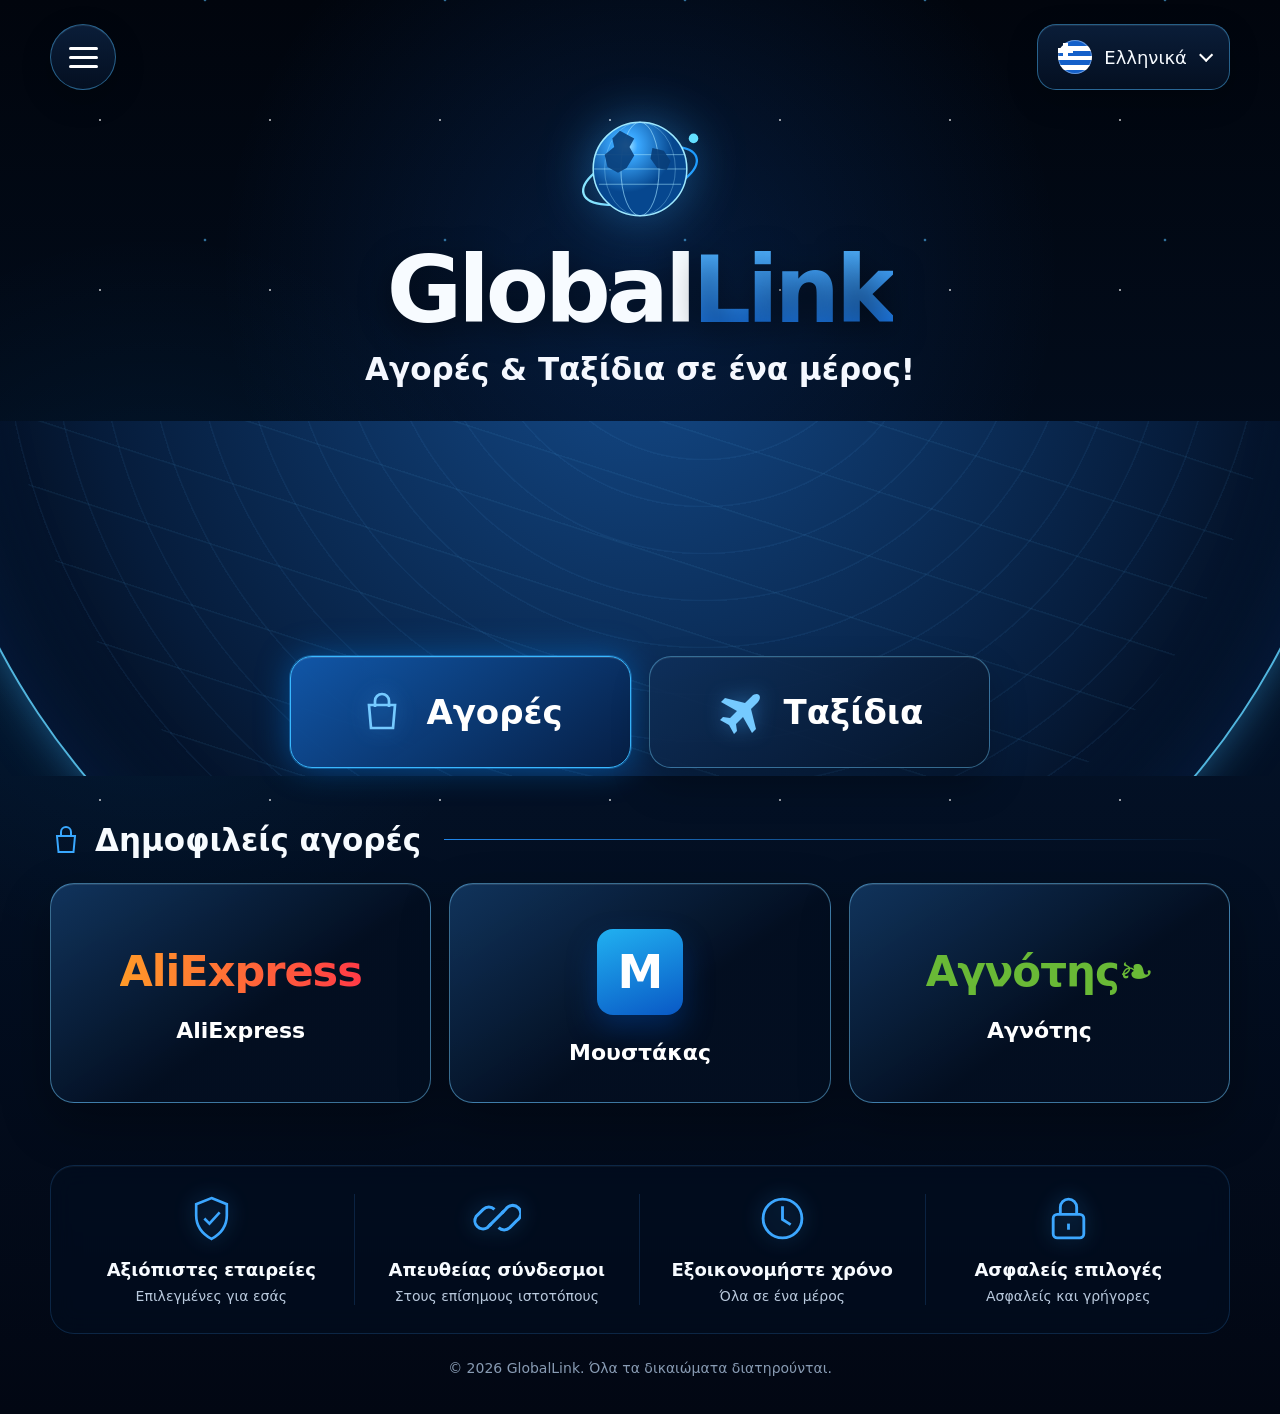
==== commit de389048: "Επαναφορά σελίδας πριν από τα εφέ" ====
--- a/index.html
+++ b/index.html
@@ -454,163 +454,6 @@
       *, *::before, *::after { animation: none !important; transition: none !important; scroll-behavior: auto !important; }
     }
   </style>
-
-<!-- GLOBALLINK_EFFECTS_V2_START -->
-<style>
-/* GlobalLink: διακριτικά επαγγελματικά εφέ */
-:root {
-  --gl-motion: cubic-bezier(.22,.8,.25,1);
-}
-
-/* Ομαλό πάτημα και φωτισμός καρτών */
-:is(.partner-card,.brand-card,.company-card,.card-link) {
-  position: relative;
-  isolation: isolate;
-  overflow: hidden;
-  transform: translateZ(0);
-  transition:
-    transform .34s var(--gl-motion),
-    border-color .34s ease,
-    box-shadow .34s ease,
-    filter .34s ease;
-  -webkit-tap-highlight-color: transparent;
-}
-
-:is(.partner-card,.brand-card,.company-card,.card-link):hover {
-  transform: translateY(-5px) scale(1.012);
-  filter: brightness(1.06);
-}
-
-:is(.partner-card,.brand-card,.company-card,.card-link):active {
-  transform: scale(.975);
-  transition-duration: .11s;
-}
-
-/* Φωτεινή αντανάκλαση επάνω στο γυαλί των λογοτύπων */
-:is(.logo-plate,.logo-box,.brand-logo,.logo-wrap,.partner-logo) {
-  position: relative;
-  overflow: hidden;
-  isolation: isolate;
-}
-
-:is(.logo-plate,.logo-box,.brand-logo,.logo-wrap,.partner-logo)::after {
-  content: "";
-  position: absolute;
-  z-index: 3;
-  inset: -45% auto -45% -65%;
-  width: 38%;
-  pointer-events: none;
-  transform: rotate(18deg);
-  background: linear-gradient(
-    90deg,
-    transparent,
-    rgba(255,255,255,.08),
-    rgba(255,255,255,.72),
-    rgba(255,255,255,.11),
-    transparent
-  );
-  filter: blur(2px);
-  animation: gl-logo-shine 5.8s var(--gl-motion) infinite;
-}
-
-:is(.partner-card,.brand-card,.company-card,.card-link):nth-child(2)
-:is(.logo-plate,.logo-box,.brand-logo,.logo-wrap,.partner-logo)::after { animation-delay: .7s; }
-
-:is(.partner-card,.brand-card,.company-card,.card-link):nth-child(3)
-:is(.logo-plate,.logo-box,.brand-logo,.logo-wrap,.partner-logo)::after { animation-delay: 1.4s; }
-
-:is(.partner-card,.brand-card,.company-card,.card-link):nth-child(4)
-:is(.logo-plate,.logo-box,.brand-logo,.logo-wrap,.partner-logo)::after { animation-delay: 2.1s; }
-
-@keyframes gl-logo-shine {
-  0%, 56% { left: -65%; opacity: 0; }
-  61% { opacity: .95; }
-  77% { left: 130%; opacity: 0; }
-  100% { left: 130%; opacity: 0; }
-}
-
-/* Εμφάνιση των καρτών μία-μία */
-.gl-card-reveal {
-  opacity: 0;
-  transform: translateY(18px) scale(.985);
-}
-
-.gl-card-reveal.gl-visible {
-  opacity: 1;
-  transform: translateY(0) scale(1);
-  transition:
-    opacity .52s ease,
-    transform .58s var(--gl-motion);
-}
-
-/* Ομαλή αλλαγή Αγορών / Ταξιδιών */
-.gl-panel-enter {
-  animation: gl-panel-enter .48s var(--gl-motion) both;
-}
-
-@keyframes gl-panel-enter {
-  from {
-    opacity: 0;
-    transform: translateY(12px);
-    filter: blur(3px);
-  }
-  to {
-    opacity: 1;
-    transform: translateY(0);
-    filter: blur(0);
-  }
-}
-
-/* Φωτεινός κυματισμός στο σημείο πατήματος */
-.gl-ripple {
-  position: absolute;
-  z-index: 20;
-  width: 18px;
-  height: 18px;
-  border-radius: 999px;
-  pointer-events: none;
-  background: rgba(135,224,255,.45);
-  border: 1px solid rgba(255,255,255,.72);
-  transform: translate(-50%,-50%) scale(0);
-  animation: gl-ripple .58s ease-out forwards;
-}
-
-@keyframes gl-ripple {
-  to {
-    opacity: 0;
-    transform: translate(-50%,-50%) scale(10);
-  }
-}
-
-/* Πιο καθαρό ενεργό κουμπί κατηγορίας */
-:is(.tab,.category-tab,.tab-button)[aria-selected="true"],
-:is(.tab,.category-tab,.tab-button).active {
-  box-shadow:
-    inset 0 1px 0 rgba(255,255,255,.22),
-    0 0 0 1px rgba(95,210,255,.22),
-    0 10px 30px rgba(0,132,255,.19),
-    0 0 24px rgba(50,177,255,.16);
-}
-
-/* Δεν κουράζουμε χρήστες που έχουν κλειστές τις κινήσεις */
-@media (prefers-reduced-motion: reduce) {
-  :is(.partner-card,.brand-card,.company-card,.card-link),
-  .gl-card-reveal,
-  .gl-card-reveal.gl-visible {
-    transition: none !important;
-    transform: none !important;
-    opacity: 1 !important;
-  }
-
-  :is(.logo-plate,.logo-box,.brand-logo,.logo-wrap,.partner-logo)::after,
-  .gl-panel-enter,
-  .gl-ripple {
-    animation: none !important;
-  }
-}
-</style>
-<!-- GLOBALLINK_EFFECTS_V2_END -->
-
 </head>
 <body>
   <div class="drawer-backdrop" id="drawerBackdrop" aria-hidden="true">
@@ -804,91 +647,5 @@
       }
     });
   </script>
-
-<!-- GLOBALLINK_EFFECTS_JS_V2_START -->
-<script>
-(() => {
-  const cardSelector = '.partner-card,.brand-card,.company-card,.card-link';
-  const tabSelector = '.tab,.category-tab,.tab-button,[data-panel],[data-tab]';
-  const panelSelector = '.panel-content,.partners-panel,.cards-panel,[role="tabpanel"]';
-
-  const visibleCards = () =>
-    [...document.querySelectorAll(cardSelector)]
-      .filter(card => card.offsetParent !== null);
-
-  const animateVisibleCards = () => {
-    const cards = visibleCards();
-
-    cards.forEach((card, index) => {
-      card.classList.remove('gl-visible');
-      card.classList.add('gl-card-reveal');
-      card.style.transitionDelay = `${Math.min(index * 70, 280)}ms`;
-    });
-
-    requestAnimationFrame(() => {
-      requestAnimationFrame(() => {
-        cards.forEach(card => card.classList.add('gl-visible'));
-      });
-    });
-  };
-
-  // Πρώτη εμφάνιση.
-  window.addEventListener('DOMContentLoaded', () => {
-    animateVisibleCards();
-
-    // Παρατήρηση καρτών όταν μπαίνουν στην οθόνη.
-    if ('IntersectionObserver' in window) {
-      const observer = new IntersectionObserver(entries => {
-        entries.forEach(entry => {
-          if (entry.isIntersecting) {
-            entry.target.classList.add('gl-visible');
-            observer.unobserve(entry.target);
-          }
-        });
-      }, { threshold: .12 });
-
-      document.querySelectorAll(cardSelector).forEach(card => {
-        card.classList.add('gl-card-reveal');
-        observer.observe(card);
-      });
-    }
-  });
-
-  // Ripple σε κάρτες και κουμπιά κατηγορίας.
-  document.addEventListener('pointerdown', event => {
-    const target = event.target.closest(`${cardSelector},${tabSelector}`);
-    if (!target) return;
-
-    const rect = target.getBoundingClientRect();
-    const ripple = document.createElement('span');
-    ripple.className = 'gl-ripple';
-    ripple.style.left = `${event.clientX - rect.left}px`;
-    ripple.style.top = `${event.clientY - rect.top}px`;
-    target.appendChild(ripple);
-    ripple.addEventListener('animationend', () => ripple.remove(), { once: true });
-  });
-
-  // Μετά την αλλαγή Αγορών / Ταξιδιών ενεργοποιεί ομαλή είσοδο.
-  document.addEventListener('click', event => {
-    const tab = event.target.closest(tabSelector);
-    if (!tab) return;
-
-    setTimeout(() => {
-      const panels = [...document.querySelectorAll(panelSelector)]
-        .filter(panel => panel.offsetParent !== null);
-
-      panels.forEach(panel => {
-        panel.classList.remove('gl-panel-enter');
-        void panel.offsetWidth;
-        panel.classList.add('gl-panel-enter');
-      });
-
-      animateVisibleCards();
-    }, 20);
-  });
-})();
-</script>
-<!-- GLOBALLINK_EFFECTS_JS_V2_END -->
-
 </body>
 </html>
